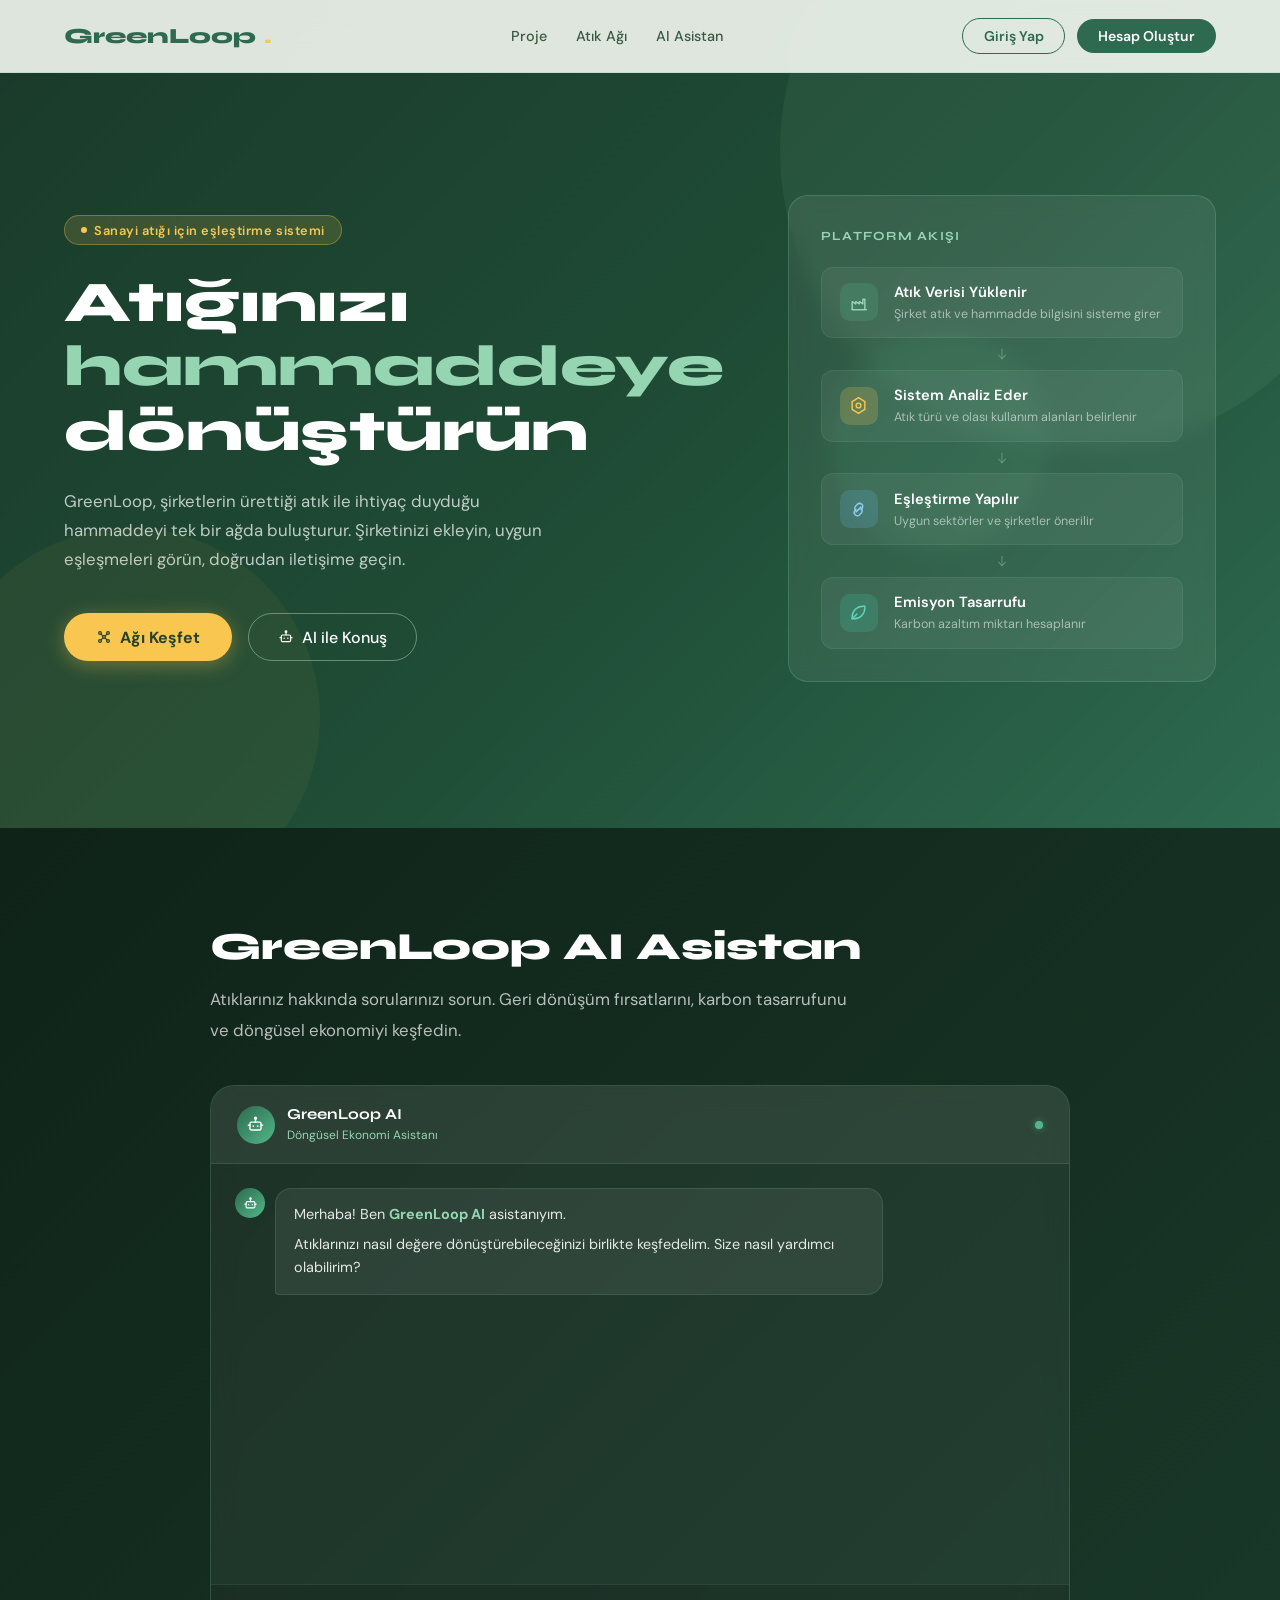
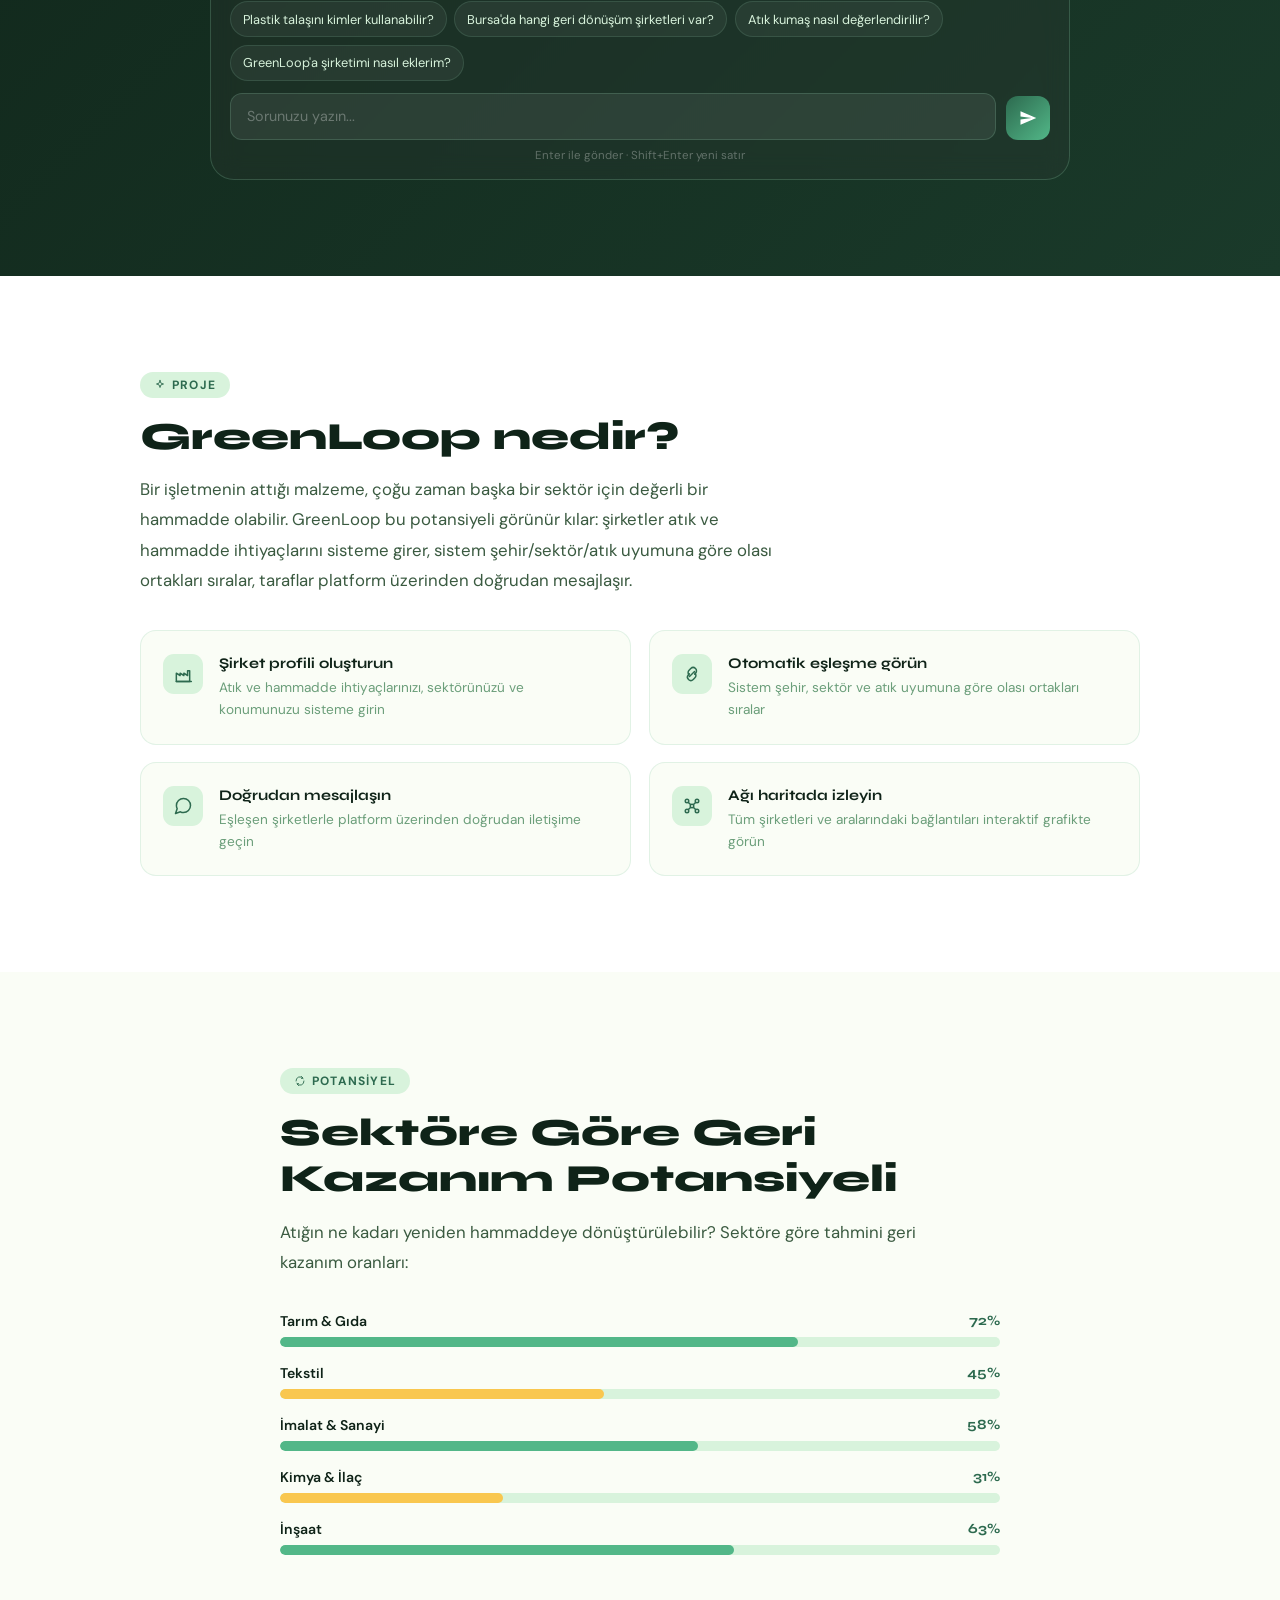
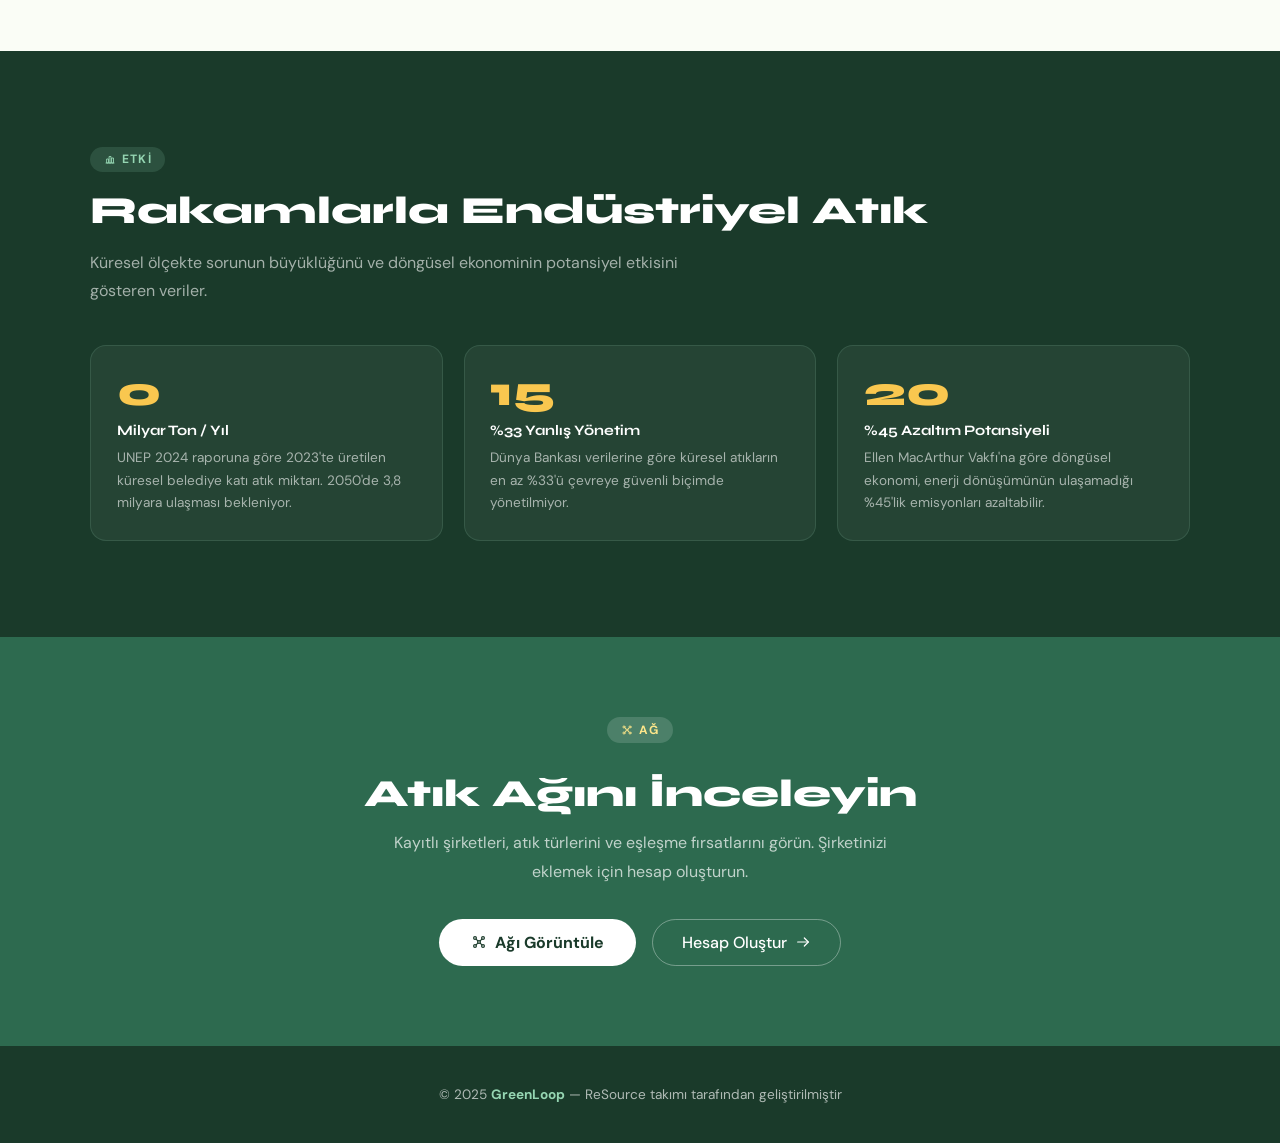
==== index.html @ 63ec693e "Keep the homepage and open preview dashboard from account links" ====
<!DOCTYPE html>
<html lang="tr">
<head>
  <meta charset="UTF-8" />
  <meta name="viewport" content="width=device-width, initial-scale=1.0" />
  <title>GreenLoop – Atıkları Değere Dönüştürün</title>
  <link href="https://fonts.googleapis.com/css2?family=Syne:wght@400;600;700;800&family=DM+Sans:ital,wght@0,300;0,400;0,500;1,300&display=swap" rel="stylesheet" />
  <link rel="stylesheet" href="assets/css/shared.css" />
  <link rel="stylesheet" href="assets/css/index.css" />
</head>
<body>

<nav id="nav" data-nav="home" aria-label="Ana gezinme"></nav>

<section id="hero">
  <div class="hero-bg-circles"><span></span><span></span><span></span></div>
  <div class="hero-grid">
    <div class="hero-left">
      <div class="hero-badge"><span class="dot-ping"></span>Sanayi atığı için eşleştirme sistemi</div>
      <h1>Atığınızı<br><em>hammaddeye</em> dönüştürün</h1>
      <p class="hero-sub">GreenLoop, şirketlerin ürettiği atık ile ihtiyaç duyduğu hammaddeyi tek bir ağda buluşturur. Şirketinizi ekleyin, uygun eşleşmeleri görün, doğrudan iletişime geçin.</p>
      <div class="hero-actions">
        <a href="network.html" class="btn-primary" id="btn-explore"></a>
        <a href="#chat-section" class="btn-outline" id="btn-ai"></a>
      </div>
    </div>
    <div class="hero-visual">
      <div class="flow-card">
        <div class="flow-card-title">Platform Akışı</div>
        <div class="flow-steps" id="flow-steps"></div>
      </div>
    </div>
  </div>
</section>

<section id="chat-section">
  <div style="max-width:860px;margin:0 auto;">
    <h2 class="reveal">GreenLoop AI Asistan</h2>
    <p class="section-lead reveal">Atıklarınız hakkında sorularınızı sorun. Geri dönüşüm fırsatlarını, karbon tasarrufunu ve döngüsel ekonomiyi keşfedin.</p>
    <div class="chat-container reveal">
      <div class="chat-header">
        <div class="chat-header-avatar" id="chat-header-avatar"></div>
        <div class="chat-header-info"><strong>GreenLoop AI</strong><small>Döngüsel Ekonomi Asistanı</small></div>
        <div class="chat-status-dot"></div>
      </div>
      <div class="chat-messages" id="chat-messages" role="log" aria-label="Sohbet mesajları">
        <div class="cmsg assistant">
          <div class="cmsg-avatar" id="cmsg-avatar-0"></div>
          <div class="cmsg-bubble"><p>Merhaba! Ben <strong>GreenLoop AI</strong> asistanıyım.</p><p>Atıklarınızı nasıl değere dönüştürebileceğinizi birlikte keşfedelim. Size nasıl yardımcı olabilirim?</p></div>
        </div>
      </div>
      <div class="chat-input-area">
        <div class="chat-prompts" role="group" aria-label="Önerilen sorular">
          <button type="button" class="chat-prompt">Plastik talaşını kimler kullanabilir?</button>
          <button type="button" class="chat-prompt">Bursa'da hangi geri dönüşüm şirketleri var?</button>
          <button type="button" class="chat-prompt">Atık kumaş nasıl değerlendirilir?</button>
          <button type="button" class="chat-prompt">GreenLoop'a şirketimi nasıl eklerim?</button>
        </div>
        <p id="chat-error" class="chat-error" role="alert"></p>
        <form class="chat-form" id="chat-form">
          <label class="sr-only" for="chat-textarea">Sorunuz</label>
          <textarea id="chat-textarea" class="chat-textarea" aria-describedby="chat-hint" placeholder="Sorunuzu yazın..." rows="1" maxlength="1000"></textarea>
          <button type="submit" id="chat-send" class="chat-send-btn" aria-label="Gönder"><svg viewBox="0 0 24 24" aria-hidden="true"><path d="M2 21l21-9L2 3v7l15 2-15 2v7z"/></svg></button>
        </form>
        <p class="chat-hint" id="chat-hint">Enter ile gönder · Shift+Enter yeni satır</p>
      </div>
    </div>
  </div>
</section>

<section id="about">
  <div class="about-wrap">
    <span class="section-tag reveal" id="about-tag"></span>
    <h2 class="reveal">GreenLoop nedir?</h2>
    <p class="section-lead reveal">Bir işletmenin attığı malzeme, çoğu zaman başka bir sektör için değerli bir hammadde olabilir. GreenLoop bu potansiyeli görünür kılar: şirketler atık ve hammadde ihtiyaçlarını sisteme girer, sistem şehir/sektör/atık uyumuna göre olası ortakları sıralar, taraflar platform üzerinden doğrudan mesajlaşır.</p>
    <div class="feature-grid" id="feature-grid"></div>
  </div>
</section>

<section id="recovery">
  <div class="recovery-wrap">
    <span class="section-tag reveal" id="recovery-tag"></span>
    <h2 class="reveal">Sektöre Göre Geri Kazanım Potansiyeli</h2>
    <p class="section-lead reveal">Atığın ne kadarı yeniden hammaddeye dönüştürülebilir? Sektöre göre tahmini geri kazanım oranları:</p>
    <div class="waste-bar-list">
      <div class="waste-bar-item"><label>Tarım & Gıda <span>72%</span></label><div class="bar-track"><div class="bar-fill" data-width=".72"></div></div></div>
      <div class="waste-bar-item"><label>Tekstil <span>45%</span></label><div class="bar-track"><div class="bar-fill yellow-bar" data-width=".45"></div></div></div>
      <div class="waste-bar-item"><label>İmalat & Sanayi <span>58%</span></label><div class="bar-track"><div class="bar-fill" data-width=".58"></div></div></div>
      <div class="waste-bar-item"><label>Kimya & İlaç <span>31%</span></label><div class="bar-track"><div class="bar-fill yellow-bar" data-width=".31"></div></div></div>
      <div class="waste-bar-item"><label>İnşaat <span>63%</span></label><div class="bar-track"><div class="bar-fill" data-width=".63"></div></div></div>
    </div>
  </div>
</section>

<section id="stats">
  <div class="stats-wrap">
    <span class="section-tag reveal" id="stats-tag"></span>
    <h2 class="reveal">Rakamlarla Endüstriyel Atık</h2>
    <p class="stats-sub reveal">Küresel ölçekte sorunun büyüklüğünü ve döngüsel ekonominin potansiyel etkisini gösteren veriler.</p>
    <div class="stats-grid">
      <div class="stat-card reveal"><div class="stat-number" data-target="2">0</div><h4>Milyar Ton / Yıl</h4><p>UNEP 2024 raporuna göre 2023'te üretilen küresel belediye katı atık miktarı. 2050'de 3,8 milyara ulaşması bekleniyor.</p></div>
      <div class="stat-card reveal"><div class="stat-number" data-target="33">0</div><h4>%33 Yanlış Yönetim</h4><p>Dünya Bankası verilerine göre küresel atıkların en az %33'ü çevreye güvenli biçimde yönetilmiyor.</p></div>
      <div class="stat-card reveal"><div class="stat-number" data-target="45">0</div><h4>%45 Azaltım Potansiyeli</h4><p>Ellen MacArthur Vakfı'na göre döngüsel ekonomi, enerji dönüşümünün ulaşamadığı %45'lik emisyonları azaltabilir.</p></div>
    </div>
  </div>
</section>

<section id="network-cta">
  <div style="max-width:700px;margin:0 auto;">
    <span class="section-tag reveal" style="background:rgba(255,255,255,.15);color:var(--yellow-soft);" id="network-tag"></span>
    <h2 class="reveal" style="color:#fff;margin:.75rem 0;">Atık Ağını İnceleyin</h2>
    <p class="reveal" style="color:rgba(255,255,255,.7);font-size:1rem;line-height:1.8;max-width:520px;margin:0 auto 2rem;">Kayıtlı şirketleri, atık türlerini ve eşleşme fırsatlarını görün. Şirketinizi eklemek için hesap oluşturun.</p>
    <div class="join-actions reveal">
      <a href="network.html" class="btn-white" id="btn-network"></a>
      <a href="login.html?tab=register" class="btn-outline" id="btn-register" data-preview-dashboard></a>
    </div>
  </div>
</section>

<footer>
  <p>© 2025 <strong>GreenLoop</strong> — ReSource takımı tarafından geliştirilmiştir</p>
</footer>

<script src="icons.js"></script>
<script src="api.js"></script>
<script src="assets/js/nav.js"></script>
<script src="assets/js/index.js"></script>
</body>
</html>
---- assets/css/shared.css ----
/* GreenLoop – Shared CSS */
/* Standardized design tokens */
:root {
  --gd:#1a3a2a;
  --gm:#2d6a4f;
  --gb:#52b788;
  --gl:#95d5b2;
  --gp:#d8f3dc;
  --y:#f9c74f;
  --ys:#fde68a;
  --cream:#fafdf6;
  --white:#ffffff;
  --td:#0f2318;
  --tm:#3a5a40;
  --tl:#6b9e7a;
  --black-rgba: rgba(0,0,0,.15);
  --white-rgba: rgba(255,255,255,.05);
  --green-rgba: rgba(82,183,136,.15);
  --green-rgba-2: rgba(149,213,178,.15);
  --yellow-rgba: rgba(249,199,79,.15);
  --yellow: var(--y);
  --yellow-soft: var(--ys);
  --text-mid: var(--tm);
}

html { scroll-behavior: smooth; }

* , *::before , *::after { box-sizing: border-box; margin: 0; padding: 0; }

:focus-visible { outline: 2px solid var(--gb); outline-offset: 2px; }

.sr-only {
  position:absolute; width:1px; height:1px; padding:0; margin:-1px;
  overflow:hidden; clip-path:inset(50%); white-space:nowrap; border:0;
}

body {
  font-family:'DM Sans',sans-serif;
  background:var(--cream);
  color:var(--td);
  overflow-x:hidden;
  min-height:100vh;
}

.icon {
  width:1em;
  height:1em;
  display:inline-block;
  vertical-align:-0.15em;
  flex-shrink:0;
}

.reveal {
  opacity:0;
  transform:translateY(28px);
  transition:opacity .65s ease,transform .65s ease;
}
.reveal.visible {
  opacity:1;
  transform:translateY(0);
}

@keyframes fadeUp {
  from { opacity:0; transform:translateY(24px); }
  to   { opacity:1; transform:translateY(0); }
}

@keyframes pulse {
  0%,100% { opacity:1; }
  50%     { opacity:.4; }
}

@keyframes tdot {
  0%   { transform:translateY(0); opacity:.4; }
  40%  { transform:translateY(-5px); opacity:1; }
  80%,100% { transform:translateY(0); opacity:.4; }
}

@media (prefers-reduced-motion: reduce) {
  html { scroll-behavior: auto; }
  *, *::before, *::after { animation-duration: .01ms !important; animation-iteration-count: 1 !important; transition-duration: .01ms !important; }
  .reveal { opacity: 1; transform: none; }
}
---- assets/css/index.css ----
/* GreenLoop – index.css */
nav {
  position:fixed;
  top:0;
  left:0;
  right:0;
  z-index:100;
  display:flex;
  align-items:center;
  justify-content:space-between;
  padding:1.1rem 5vw;
  background:rgba(250,253,246,.88);
  backdrop-filter:blur(14px);
  border-bottom:1px solid rgba(82,183,136,.18);
  transition:box-shadow .3s;
}
nav.scrolled { box-shadow:0 4px 24px rgba(26,58,42,.10); }
.nav-logo {
  font-family:'Syne',sans-serif;
  font-weight:800;
  font-size:1.35rem;
  color:var(--gm);
  display:flex;
  align-items:center;
  gap:.5rem;
  text-decoration:none;
}
.nav-logo span.dot { color:var(--y); }
.nav-links { display:flex; gap:1.8rem; list-style:none; }
.nav-links a {
  font-size:.9rem;
  font-weight:500;
  color:var(--tm);
  text-decoration:none;
  transition:color .2s;
  display:inline-flex;
  align-items:center;
  gap:.4rem;
}
.nav-links a:hover { color:var(--gb); }
.nav-right { display:flex; gap:.75rem; align-items:center; }
.nav-btn {
  background:var(--gm);
  color:var(--white);
  padding:.52rem 1.3rem;
  border-radius:100px;
  font-size:.88rem;
  font-weight:600;
  text-decoration:none;
  transition:background .2s,transform .15s;
}
.nav-btn:hover { background:var(--gd); transform:translateY(-1px); }
.nav-btn.outline {
  background:transparent;
  border:1.5px solid var(--gm);
  color:var(--gm);
}
.nav-btn.outline:hover { background:var(--gp); }

#hero {
  min-height:92vh;
  display:flex;
  align-items:center;
  padding:7rem 5vw 4rem;
  position:relative;
  overflow:hidden;
  background:linear-gradient(135deg,var(--gd) 0%,#1f4d36 55%,#2d6a4f 100%);
}
.hero-bg-circles {
  position:absolute;
  inset:0;
  pointer-events:none;
}
.hero-bg-circles span {
  position:absolute;
  border-radius:50%;
  background:rgba(149,213,178,.07);
}
.hero-bg-circles span:nth-child(1){width:600px;height:600px;top:-150px;right:-100px;}
.hero-bg-circles span:nth-child(2){width:380px;height:380px;bottom:-80px;left:-60px;background:rgba(249,199,79,.05);}
.hero-bg-circles span:nth-child(3){width:220px;height:220px;top:40%;right:18%;background:rgba(82,183,136,.09);}
.hero-grid {
  display:grid;
  grid-template-columns:1fr 1fr;
  gap:4rem;
  align-items:center;
  max-width:1200px;
  margin:0 auto;
  width:100%;
}
.hero-badge {
  display:inline-flex;
  align-items:center;
  gap:.45rem;
  background:rgba(249,199,79,.15);
  border:1px solid rgba(249,199,79,.35);
  color:var(--y);
  padding:.35rem 1rem;
  border-radius:100px;
  font-size:.8rem;
  font-weight:600;
  letter-spacing:.04em;
  margin-bottom:1.6rem;
}
.hero-badge .dot-ping{width:6px;height:6px;border-radius:50%;background:var(--yellow);}
h1 {
  font-family:'Syne',sans-serif;
  font-size:clamp(2.2rem,4.5vw,3.6rem);
  font-weight:800;
  line-height:1.12;
  color:var(--white);
}
h1 em { font-style:normal; color:var(--gl); }
.hero-sub {
  margin-top:1.4rem;
  font-size:1.05rem;
  line-height:1.75;
  color:rgba(255,255,255,.72);
  max-width:520px;
}
.hero-actions {
  margin-top:2.4rem;
  display:flex;
  gap:1rem;
  flex-wrap:wrap;
}
.btn-primary {
  background:var(--y);
  color:var(--gd);
  padding:.8rem 2rem;
  border-radius:100px;
  font-weight:700;
  font-size:1rem;
  text-decoration:none;
  display:inline-flex;
  align-items:center;
  gap:.5rem;
  transition:transform .15s,box-shadow .2s;
  box-shadow:0 4px 20px rgba(249,199,79,.35);
}
.btn-primary:hover { transform:translateY(-2px); box-shadow:0 8px 28px rgba(249,199,79,.45); }
.btn-outline {
  border:1.5px solid rgba(255,255,255,.35);
  color:var(--white);
  padding:.78rem 1.8rem;
  border-radius:100px;
  font-weight:500;
  font-size:1rem;
  text-decoration:none;
  display:inline-flex;
  align-items:center;
  gap:.5rem;
  transition:background .2s,border-color .2s;
}
.btn-outline:hover { background:rgba(255,255,255,.1); border-color:rgba(255,255,255,.6); }
.flow-card {
  background:rgba(255,255,255,.07);
  border:1px solid rgba(149,213,178,.2);
  border-radius:20px;
  padding:2rem;
  backdrop-filter:blur(10px);
}
.flow-card-title {
  font-family:'Syne',sans-serif;
  font-size:.78rem;
  font-weight:700;
  letter-spacing:.1em;
  text-transform:uppercase;
  color:var(--gl);
  margin-bottom:1.5rem;
}
.flow-steps { display:flex; flex-direction:column; gap:.75rem; }
.flow-step {
  display:flex;
  align-items:center;
  gap:1rem;
  background:rgba(255,255,255,.06);
  border-radius:12px;
  padding:.9rem 1.1rem;
  border:1px solid rgba(149,213,178,.1);
  transition:background .2s;
}
.flow-step:hover { background:rgba(255,255,255,.11); }
.step-icon {
  width:38px;
  height:38px;
  border-radius:10px;
  display:flex;
  align-items:center;
  justify-content:center;
  flex-shrink:0;
}
.step-icon .icon{width:19px;height:19px;}
.step-icon.green{background:rgba(82,183,136,.2); color:var(--gl);}
.step-icon.yellow{background:rgba(249,199,79,.2); color:var(--y);}
.step-icon.blue{background:rgba(100,180,230,.2); color:#8ecbf0;}
.step-icon.teal{background:rgba(60,200,170,.2); color:#5fd6bc;}
.step-text { color:var(--white); }
.step-text strong { font-weight:600; font-size:.92rem; display:block; }
.step-text span { font-size:.78rem; color:rgba(255,255,255,.55); }
.flow-arrow {
  text-align:center;
  color:rgba(149,213,178,.4);
  margin:-.2rem 0;
  display:flex;
  justify-content:center;
}
.flow-arrow .icon{width:14px;height:14px;}

section { padding:6rem 5vw; }
.section-tag {
  display:inline-flex;
  align-items:center;
  gap:.4rem;
  font-size:.75rem;
  font-weight:700;
  letter-spacing:.1em;
  text-transform:uppercase;
  color:var(--gm);
  background:var(--gp);
  padding:.3rem .85rem;
  border-radius:100px;
  margin-bottom:1rem;
}
h2 {
  font-family:'Syne',sans-serif;
  font-size:clamp(1.8rem,3vw,2.6rem);
  font-weight:800;
  line-height:1.2;
  color:var(--td);
}
.section-lead {
  font-size:1.05rem;
  line-height:1.8;
  color:var(--tm);
  max-width:640px;
  margin-top:.9rem;
}

#about { background:var(--white); }
.about-wrap { max-width:1000px; margin:0 auto; }
.feature-grid {
  margin-top:2.2rem;
  display:grid;
  grid-template-columns:repeat(2,1fr);
  gap:1.1rem;
}
.feature-card {
  background:var(--cream);
  border:1px solid rgba(82,183,136,.15);
  border-radius:16px;
  padding:1.4rem;
  display:flex;
  gap:1rem;
  align-items:flex-start;
}
.feature-icon {
  width:40px;
  height:40px;
  border-radius:11px;
  background:var(--gp);
  color:var(--gm);
  display:flex;
  align-items:center;
  justify-content:center;
  flex-shrink:0;
}
.feature-icon .icon{width:20px;height:20px;}
.feature-body strong {
  font-family:'Syne',sans-serif;
  font-weight:700;
  font-size:.92rem;
  color:var(--td);
  display:block;
  margin-bottom:.25rem;
}
.feature-body span {
  font-size:.85rem;
  color:var(--tl);
  line-height:1.6;
}

#recovery { background:var(--cream); }
.recovery-wrap { max-width:720px; margin:0 auto; }
.waste-bar-list {
  margin-top:2.2rem;
  display:flex;
  flex-direction:column;
  gap:1.1rem;
}
.waste-bar-item label {
  display:flex;
  justify-content:space-between;
  font-size:.88rem;
  font-weight:600;
  color:var(--td);
  margin-bottom:.4rem;
}
.waste-bar-item label span {
  color:var(--gm);
  font-family:'Syne',sans-serif;
  font-weight:700;
}
.bar-track {
  height:10px;
  background:var(--gp);
  border-radius:100px;
  overflow:hidden;
}
.bar-fill {
  height:100%;
  width:0;
  background:var(--gb);
  border-radius:100px;
  transition:width 1.1s cubic-bezier(.16,1,.3,1);
}
.bar-fill.yellow-bar { background:var(--y); }

#stats { background:var(--gd); }
#stats .section-tag { background:rgba(149,213,178,.15); color:var(--gl); }
#stats h2 { color:var(--white); }
.stats-wrap { max-width:1100px; margin:0 auto; }
.stats-sub {
  font-size:1rem;
  line-height:1.8;
  color:rgba(255,255,255,.6);
  max-width:600px;
  margin-top:.9rem;
  margin-bottom:2.4rem;
}
.stats-grid {
  display:grid;
  grid-template-columns:repeat(3,1fr);
  gap:1.3rem;
}
.stat-card {
  background:rgba(255,255,255,.05);
  border:1px solid rgba(149,213,178,.15);
  border-radius:16px;
  padding:1.6rem;
}
.stat-number {
  font-family:'Syne',sans-serif;
  font-size:2.6rem;
  font-weight:800;
  color:var(--y);
  line-height:1;
}
.stat-card h4 {
  font-family:'Syne',sans-serif;
  font-size:.9rem;
  font-weight:700;
  color:var(--white);
  margin:.6rem 0 .5rem;
}
.stat-card p {
  font-size:.85rem;
  color:rgba(255,255,255,.6);
  line-height:1.65;
}

#network-cta {
  background:var(--gm);
  padding:5rem 5vw;
  text-align:center;
}
#network-cta .section-tag {
  background:rgba(255,255,255,.15);
  color:var(--ys);
}
#network-cta h2 { color:#fff; margin:.75rem 0; }
#network-cta p {
  color:rgba(255,255,255,.7);
  font-size:1rem;
  line-height:1.8;
  max-width:520px;
  margin:0 auto 2rem;
}
.join-actions {
  display:flex;
  gap:1rem;
  justify-content:center;
  flex-wrap:wrap;
}
.btn-white {
  background:#fff;
  color:var(--gd);
  padding:.8rem 2rem;
  border-radius:100px;
  font-weight:700;
  font-size:1rem;
  text-decoration:none;
  display:inline-flex;
  align-items:center;
  gap:.5rem;
  transition:transform .15s,opacity .2s;
}
.btn-white:hover { transform:translateY(-2px); opacity:.92; }

#chat-section {
  background:linear-gradient(135deg,#0f2318 0%,var(--gd) 100%);
  padding:6rem 5vw;
}
#chat-section .section-tag {
  background:rgba(149,213,178,.15);
  color:var(--gl);
}
#chat-section h2 { color:var(--white); }
#chat-section .section-lead {
  color:rgba(255,255,255,.7);
  margin-bottom:2.5rem;
}
.chat-container {
  max-width:860px;
  margin:0 auto;
  background:rgba(255,255,255,.05);
  border:1px solid rgba(149,213,178,.18);
  border-radius:24px;
  overflow:hidden;
  backdrop-filter:blur(12px);
}
.chat-header {
  display:flex;
  align-items:center;
  gap:12px;
  padding:1.2rem 1.6rem;
  background:rgba(255,255,255,.06);
  border-bottom:1px solid rgba(149,213,178,.15);
}
.chat-header-avatar {
  width:38px;
  height:38px;
  border-radius:50%;
  background:linear-gradient(135deg,var(--gm),var(--gb));
  display:flex;
  align-items:center;
  justify-content:center;
  color:#fff;
  flex-shrink:0;
}
.chat-header-avatar .icon{width:19px;height:19px;}
.chat-header-info strong {
  font-family:'Syne',sans-serif;
  font-size:.95rem;
  font-weight:700;
  color:var(--white);
  display:block;
}
.chat-header-info small { font-size:.75rem; color:var(--gl); }
.chat-status-dot {
  width:8px;
  height:8px;
  border-radius:50%;
  background:var(--gb);
  box-shadow:0 0 6px rgba(82,183,136,.6);
  animation:pulse 2s infinite;
  margin-left:auto;
}
.chat-messages {
  height:420px;
  overflow-y:auto;
  padding:1.5rem;
  display:flex;
  flex-direction:column;
  gap:1rem;
  scrollbar-width:thin;
  scrollbar-color:rgba(82,183,136,.2) transparent;
}
.chat-messages::-webkit-scrollbar{width:5px;}
.chat-messages::-webkit-scrollbar-thumb{background:rgba(82,183,136,.2);border-radius:3px;}
.cmsg {
  display:flex;
  gap:10px;
  animation:fadeUp .22s ease;
}
.cmsg.user { flex-direction:row-reverse; }
.cmsg-avatar {
  width:30px;
  height:30px;
  border-radius:50%;
  flex-shrink:0;
  display:flex;
  align-items:center;
  justify-content:center;
}
.cmsg-avatar .icon{width:15px;height:15px;}
.cmsg.user .cmsg-avatar { background:rgba(249,199,79,.25); color:var(--y); }
.cmsg.assistant .cmsg-avatar {
  background:linear-gradient(135deg,var(--gm),var(--gb));
  color:#fff;
}
.cmsg-bubble {
  max-width:75%;
  min-width:0;
  padding:.85rem 1.1rem;
  border-radius:16px;
  font-size:.9rem;
  line-height:1.65;
  overflow-wrap:anywhere;
}
.cmsg.user .cmsg-bubble {
  background:rgba(249,199,79,.18);
  color:var(--ys);
  border:1px solid rgba(249,199,79,.25);
  border-bottom-right-radius:4px;
  white-space:pre-wrap;
}
.cmsg.assistant .cmsg-bubble {
  background:rgba(255,255,255,.07);
  color:rgba(255,255,255,.88);
  border:1px solid rgba(149,213,178,.15);
  border-bottom-left-radius:4px;
}
.cmsg-bubble p{margin-bottom:6px;}
.cmsg-bubble p:last-child{margin-bottom:0;}
.cmsg-bubble strong{color:var(--gl);}
.cmsg-bubble em{color:var(--ys);}
.cmsg-bubble ul,.cmsg-bubble ol{padding-left:18px;margin-bottom:6px;}
.cmsg-bubble li{margin-bottom:3px;}
.cmsg-bubble code{
  background:rgba(0,0,0,.3);
  color:#a5f3fc;
  padding:2px 5px;
  border-radius:4px;
  font-family:'Courier New',monospace;
  font-size:.82em;
}
.cmsg-bubble pre{
  background:rgba(0,0,0,.3);
  border-radius:8px;
  padding:10px;
  overflow-x:auto;
  margin:6px 0;
}
.cmsg-bubble blockquote{
  border-left:3px solid var(--gb);
  padding-left:10px;
  color:rgba(255,255,255,.6);
  margin:4px 0;
}
.cmsg-bubble h3{
  color:var(--gl);
  font-family:'Syne',sans-serif;
  margin-bottom:4px;
  font-size:.95rem;
}
.chat-company-card {
  display:inline-flex;
  flex-direction:column;
  max-width:100%;
  margin:.15rem 0;
  padding:.35rem .7rem;
  border:1px solid var(--green-rgba-2);
  border-radius:10px;
  background:var(--green-rgba);
  color:var(--gp);
  text-decoration:none;
  vertical-align:middle;
  line-height:1.4;
}
.chat-company-card:hover { border-color:var(--gl); }
.chat-company-card strong { text-decoration:underline; text-underline-offset:.15em; }
.typing-dots{
  display:flex;
  gap:5px;
  align-items:center;
  padding:4px 0;
}
.typing-dots span{
  width:7px;
  height:7px;
  border-radius:50%;
  background:var(--gb);
  animation:tdot 1.2s infinite;
}
.typing-dots span:nth-child(2){animation-delay:.2s;}
.typing-dots span:nth-child(3){animation-delay:.4s;}
.chat-input-area {
  padding:1rem 1.2rem;
  border-top:1px solid rgba(149,213,178,.12);
  background:rgba(0,0,0,.15);
}
.chat-prompts {
  display:flex;
  flex-wrap:wrap;
  gap:.45rem;
  margin-bottom:.75rem;
}
.chat-prompt {
  min-height:36px;
  padding:.35rem .75rem;
  border:1px solid var(--green-rgba-2);
  border-radius:100px;
  background:var(--white-rgba);
  color:var(--gp);
  cursor:pointer;
  font:inherit;
  font-size:.8rem;
  text-align:left;
}
.chat-prompt:hover { background:var(--green-rgba); border-color:var(--gb); }
.chat-prompt:focus-visible,
.chat-send-btn:focus-visible,
.chat-company-card:focus-visible { outline:2px solid var(--gb); outline-offset:2px; }
.nav-user { font-size:.82rem; color:var(--text-mid); }
.chat-form {
  display:flex;
  gap:10px;
  align-items:flex-end;
}
.chat-textarea {
  flex:1;
  min-width:0;
  background:rgba(255,255,255,.07);
  border:1px solid rgba(149,213,178,.2);
  color:rgba(255,255,255,.9);
  border-radius:12px;
  padding:.75rem 1rem;
  font-size:.9rem;
  font-family:'DM Sans',sans-serif;
  resize:none;
  min-height:44px;
  max-height:140px;
  outline:none;
  transition:border-color .2s;
  line-height:1.5;
}
.chat-textarea:focus{border-color:var(--gb);}
.chat-textarea::placeholder{color:rgba(255,255,255,.3);}
.chat-send-btn {
  width:44px;
  height:44px;
  flex-shrink:0;
  background:linear-gradient(135deg,var(--gm),var(--gb));
  border:none;
  border-radius:12px;
  cursor:pointer;
  display:flex;
  align-items:center;
  justify-content:center;
  transition:opacity .2s,transform .1s;
}
.chat-send-btn:hover{opacity:.85;}
.chat-send-btn:active{transform:scale(.94);}
.chat-send-btn:disabled{opacity:.35;cursor:not-allowed;}
.chat-send-btn svg{width:18px;height:18px;fill:white;}
.chat-hint{
  font-size:.72rem;
  color:rgba(255,255,255,.3);
  margin-top:.5rem;
  text-align:center;
}
.chat-error:not(:empty){
  background:rgba(220,38,38,.15);
  border:1px solid rgba(220,38,38,.3);
  color:#fca5a5;
  border-radius:10px;
  padding:.7rem 1rem;
  font-size:.82rem;
  margin-bottom:.5rem;
}

footer {
  background:var(--gd);
  color:rgba(255,255,255,.65);
  text-align:center;
  padding:2.5rem 5vw;
  font-size:.85rem;
}
footer strong{color:var(--gl);}

@media(max-width:900px){
  .hero-grid{grid-template-columns:1fr;gap:2.5rem;}
  .feature-grid{grid-template-columns:1fr;}
  .stats-grid{grid-template-columns:1fr;}
  .hero-actions{flex-direction:column;align-items:flex-start;}
  .btn-primary,.btn-outline{width:100%;justify-content:center;}
}
@media(max-width:600px){
  nav .nav-links{display:none;}
  section{padding:3.5rem 5vw;}
  #chat-section{padding:3.5rem 4vw;}
  .chat-messages{height:320px;}
  h1{font-size:2rem;}
  .hero-sub{font-size:.95rem;}
  .join-actions{flex-direction:column;align-items:center;}
  .btn-white,.btn-outline{width:100%;justify-content:center;}
  #hero{padding:5rem 5vw 3rem;}
  .chat-container{border-radius:16px;}
}
@media(max-width:400px){
  .hero-badge{font-size:.72rem;}
}
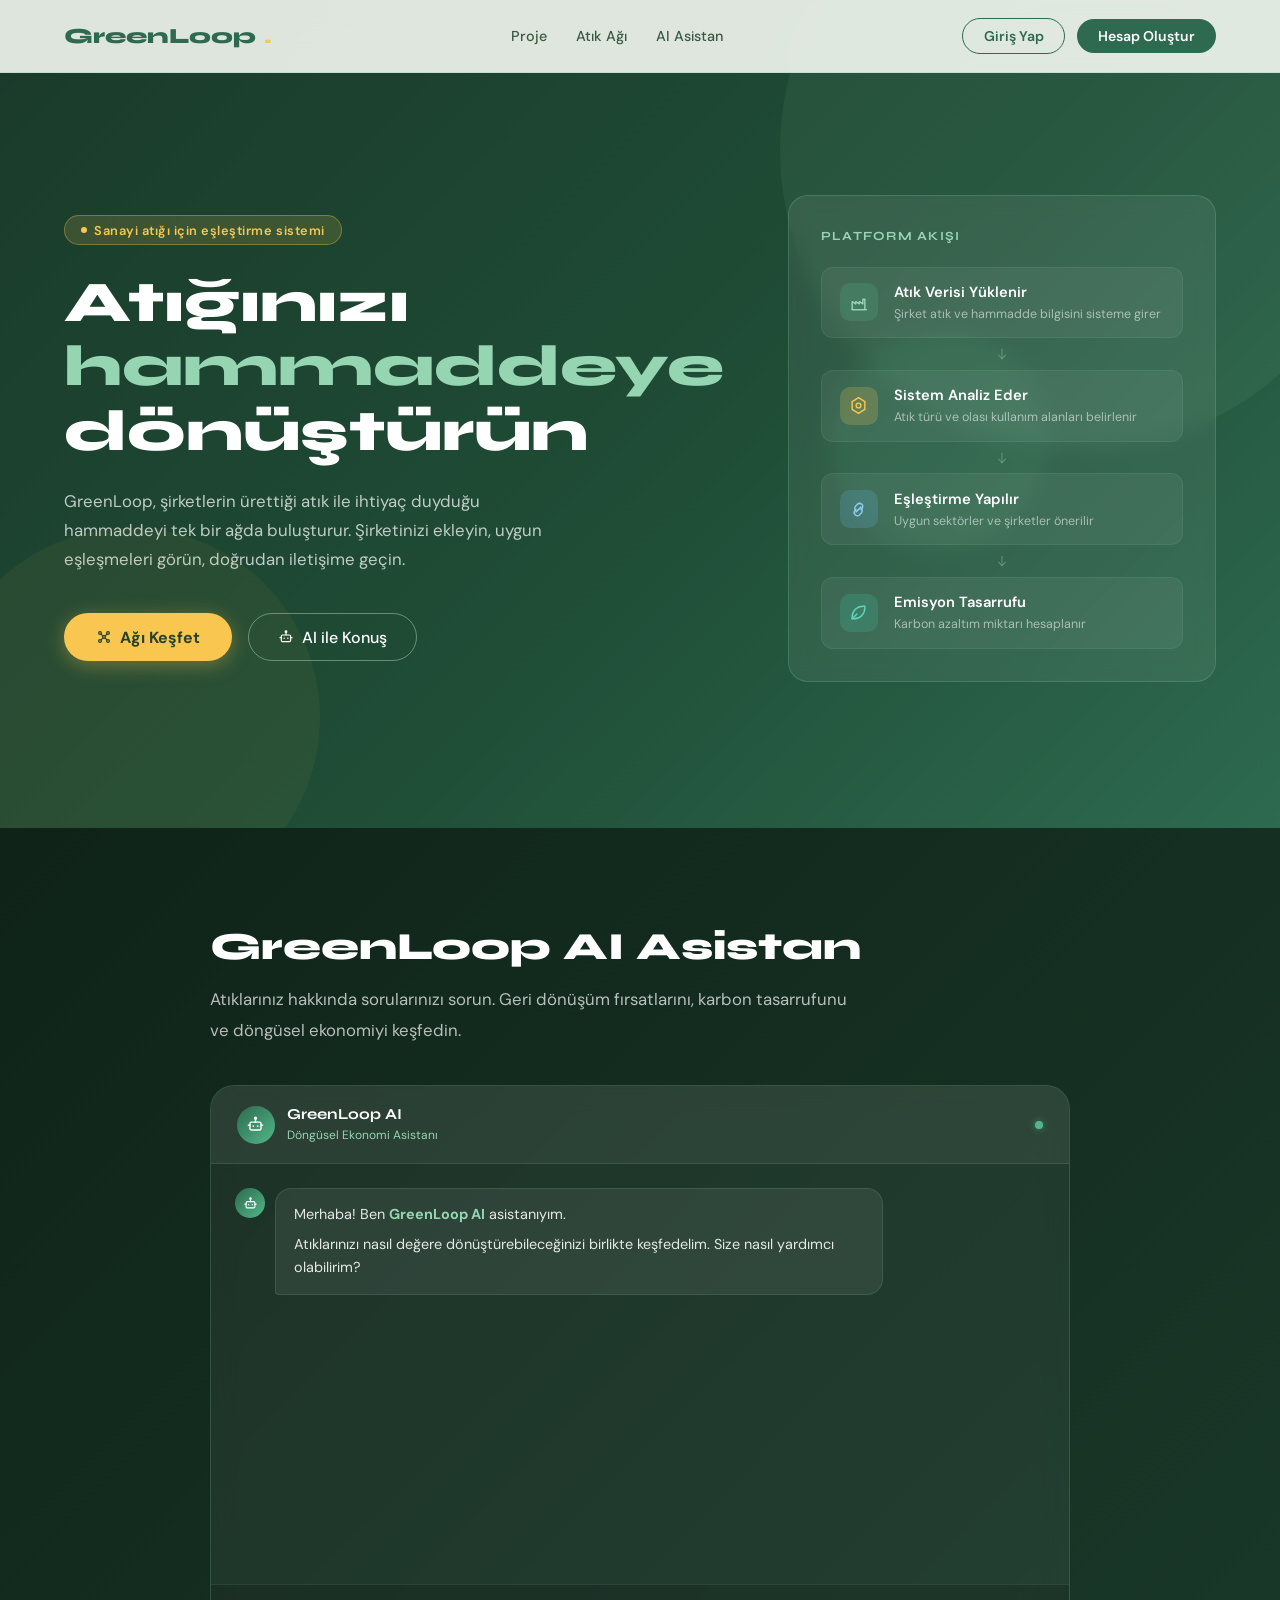
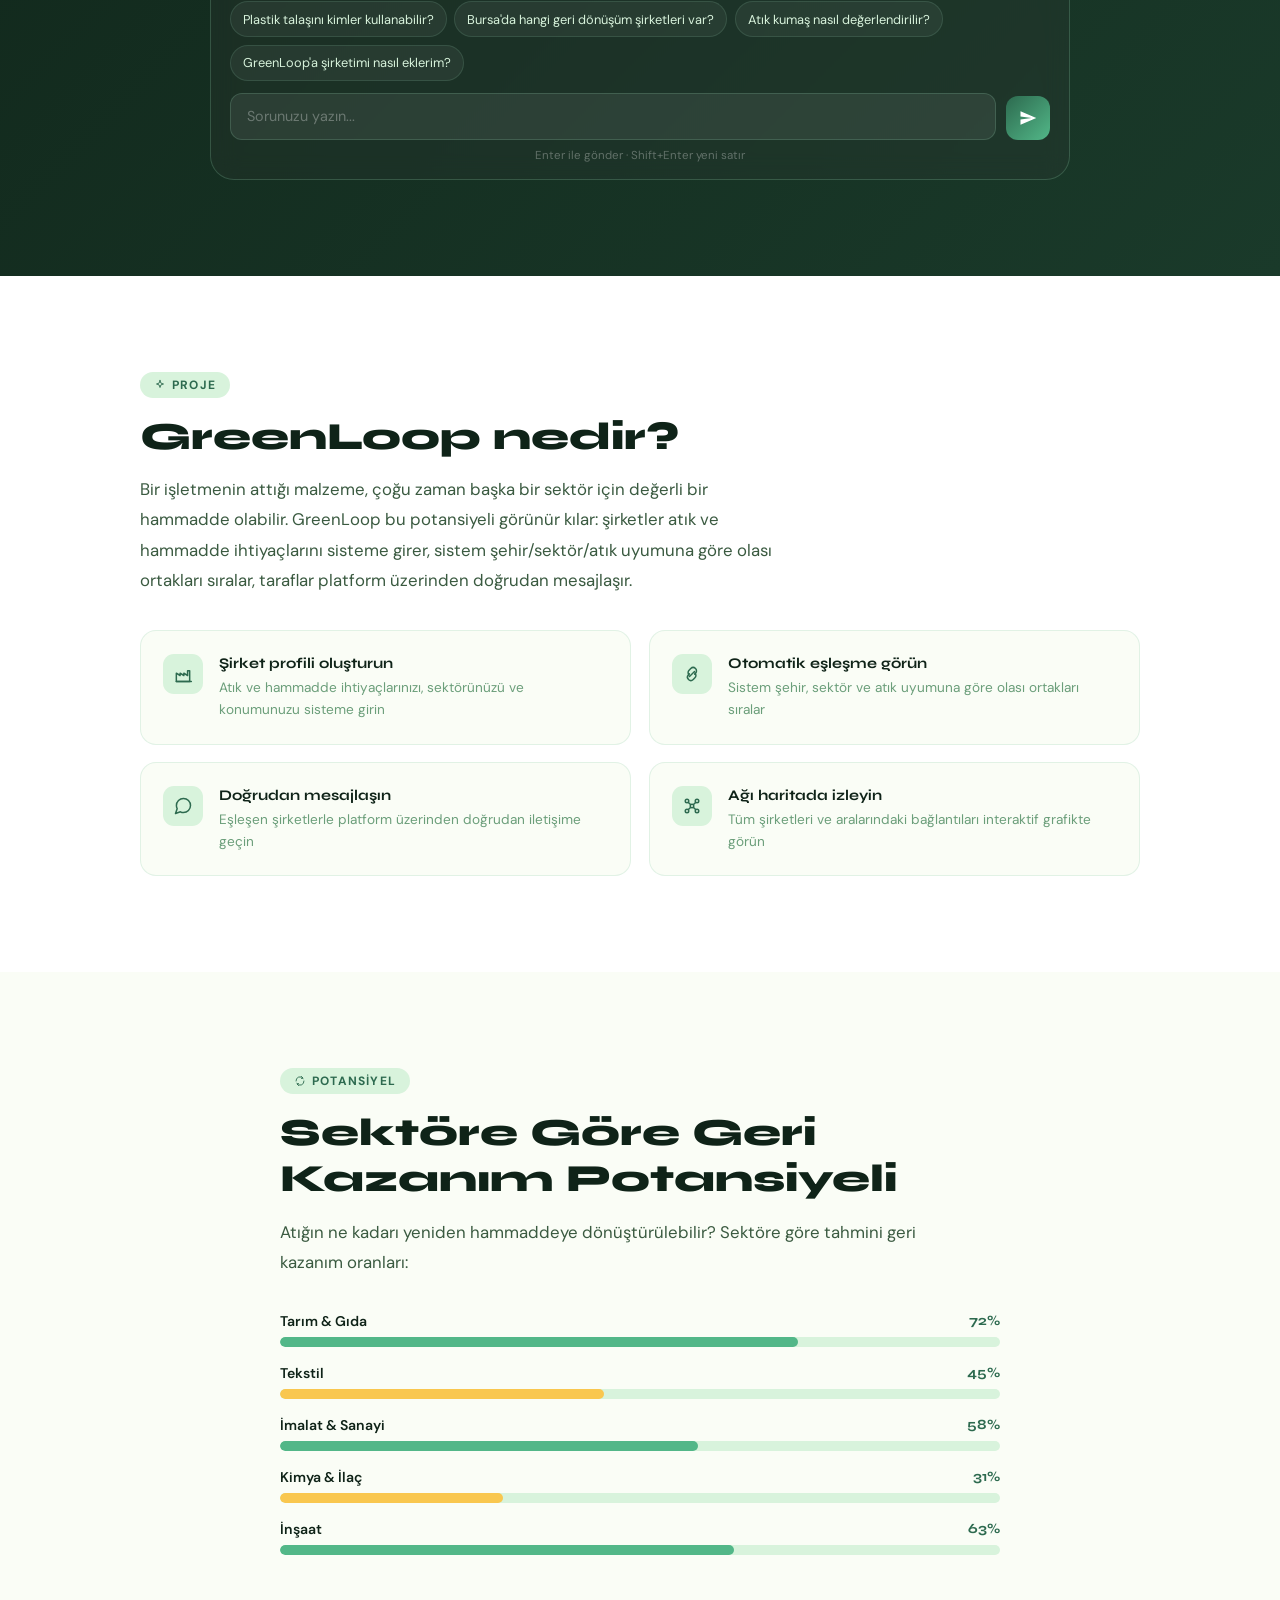
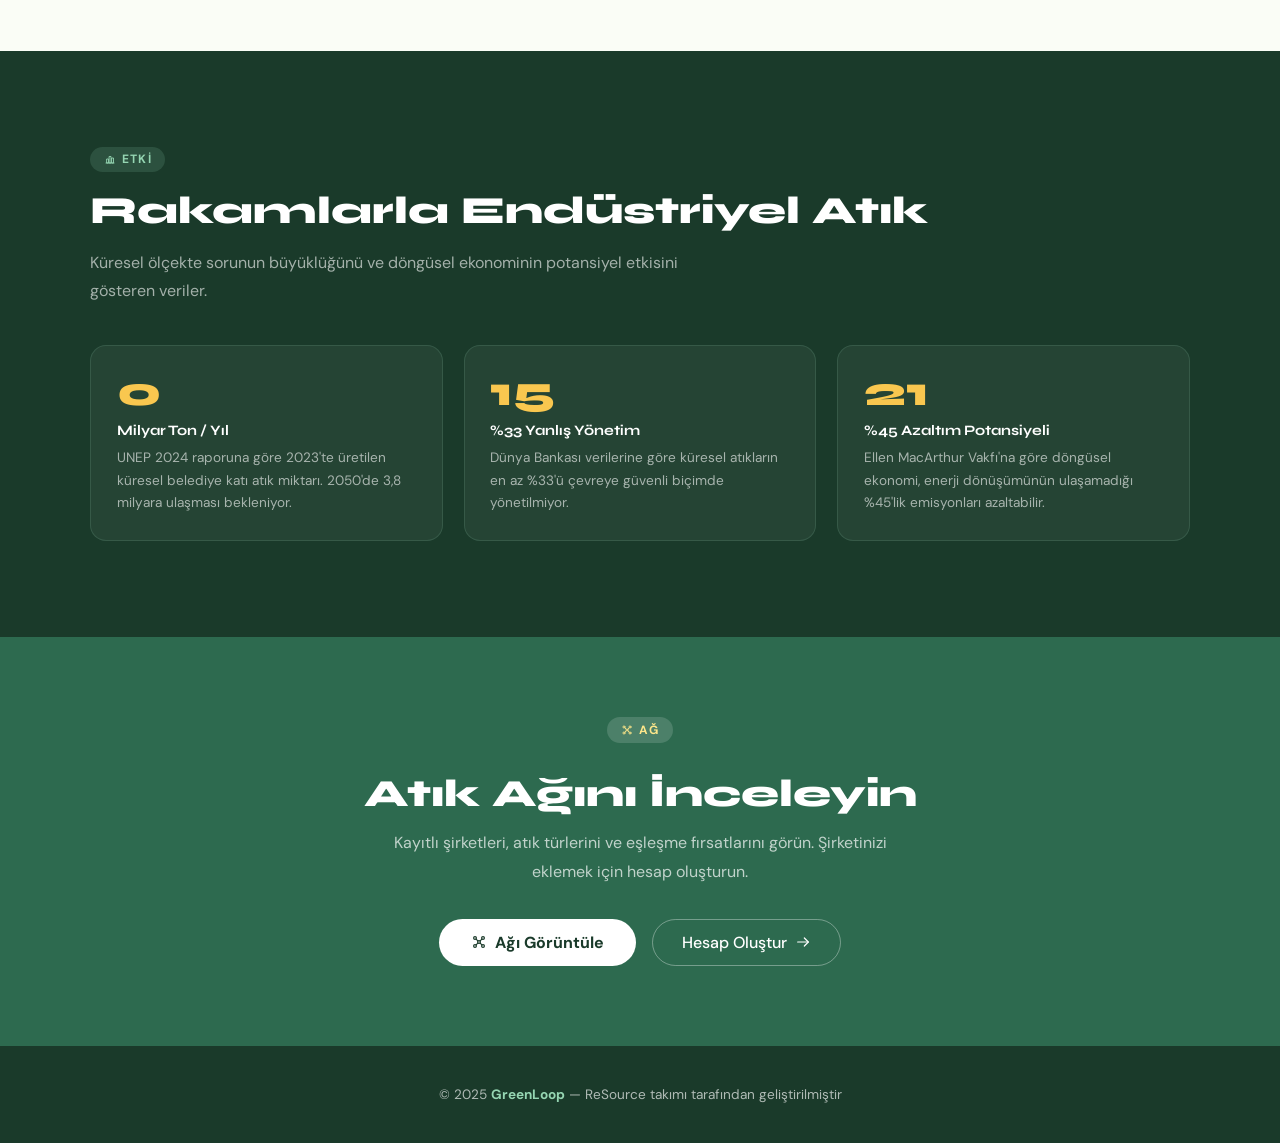
==== commit c50b01e5: "Allow read-only dashboard previews on a configured HTTPS tunnel" ====
--- a/index.html
+++ b/index.html
@@ -123,7 +123,7 @@
 
 <script src="icons.js"></script>
 <script src="api.js"></script>
-<script src="assets/js/nav.js"></script>
+<script src="assets/js/nav.js?v=2"></script>
 <script src="assets/js/index.js"></script>
 </body>
 </html>
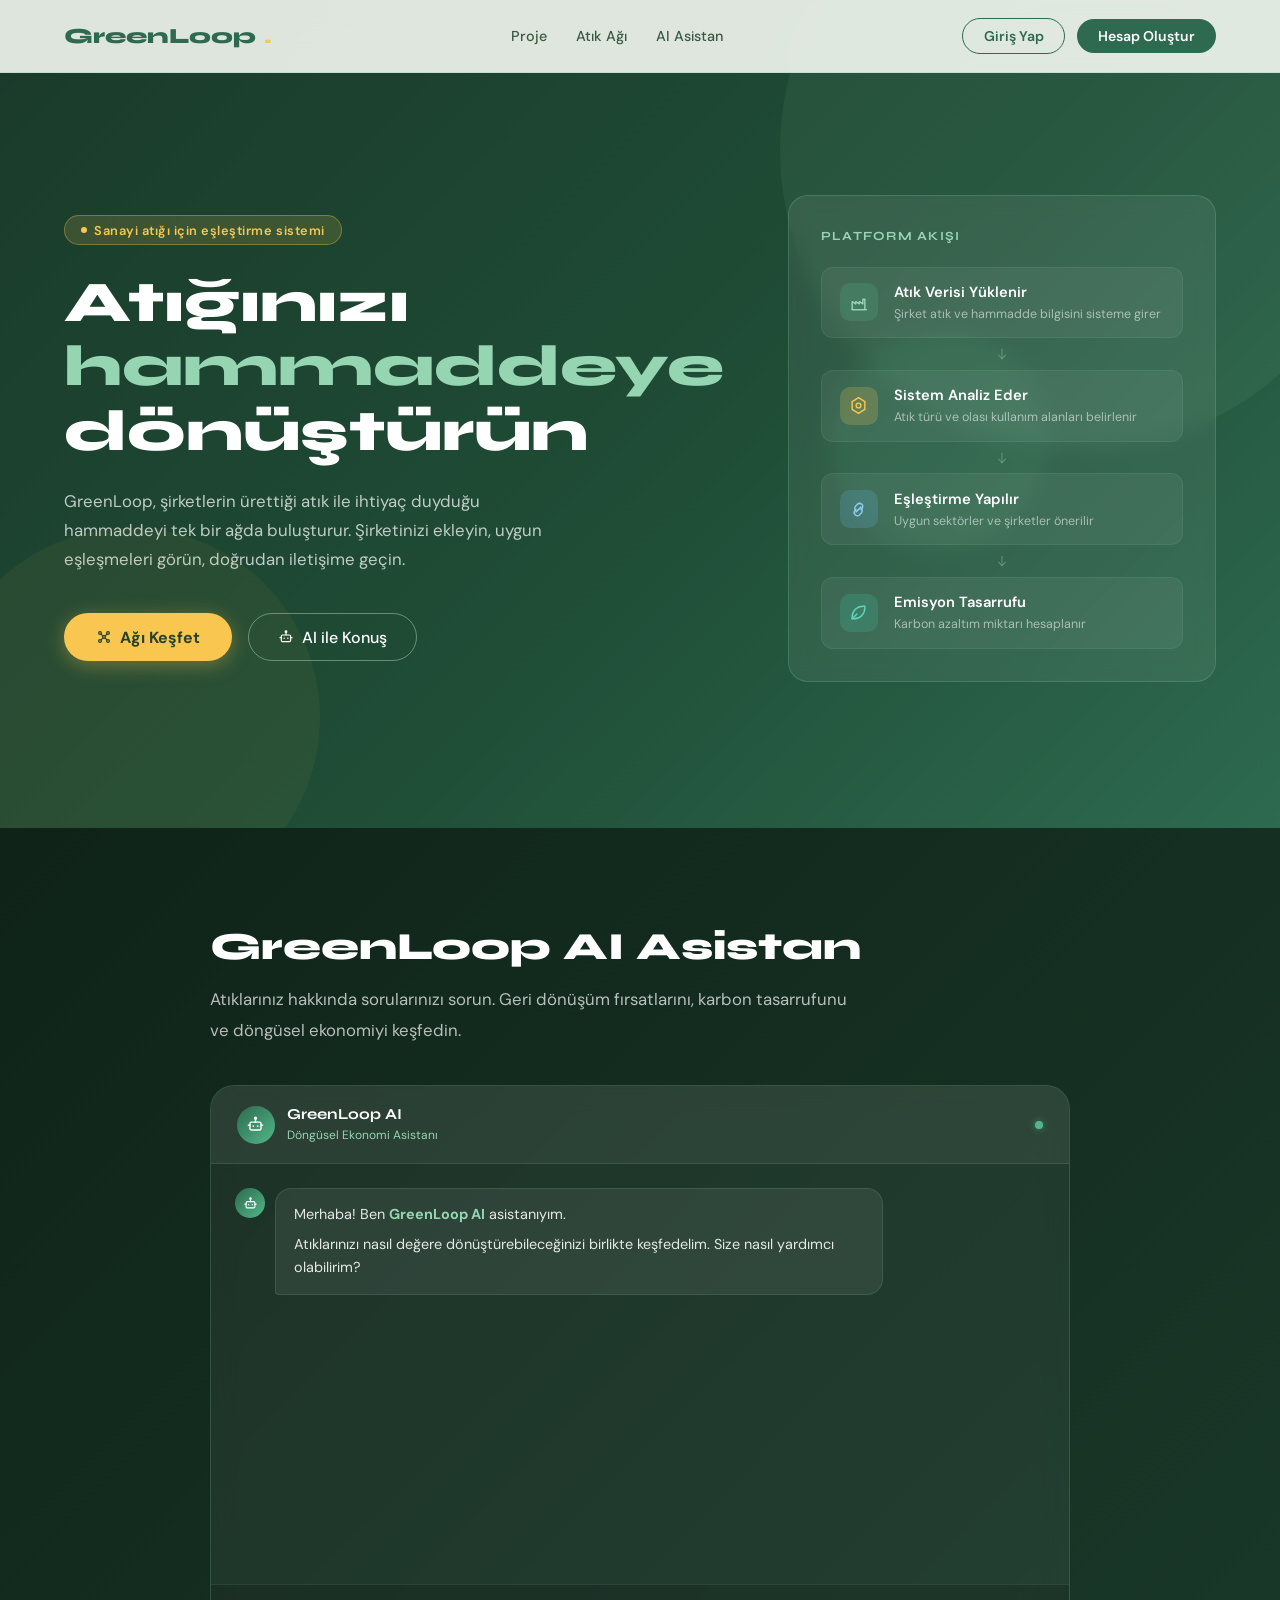
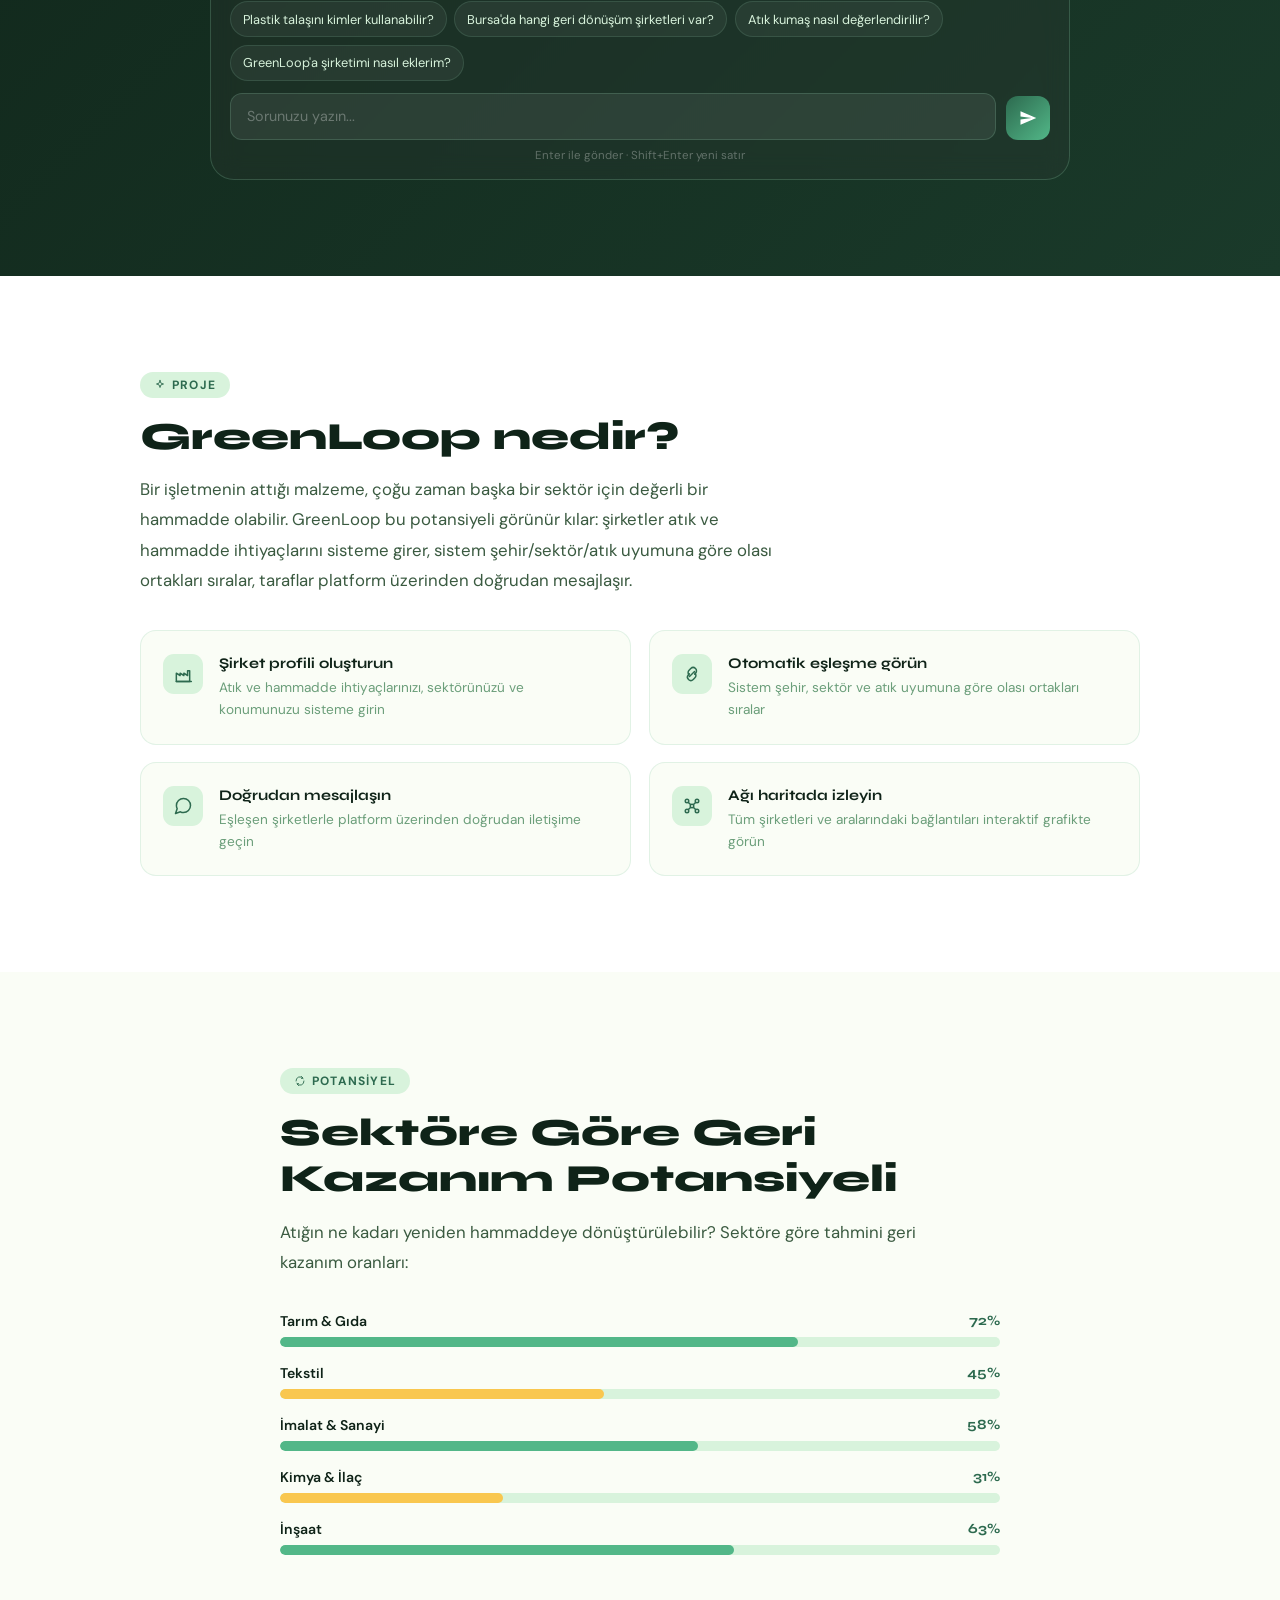
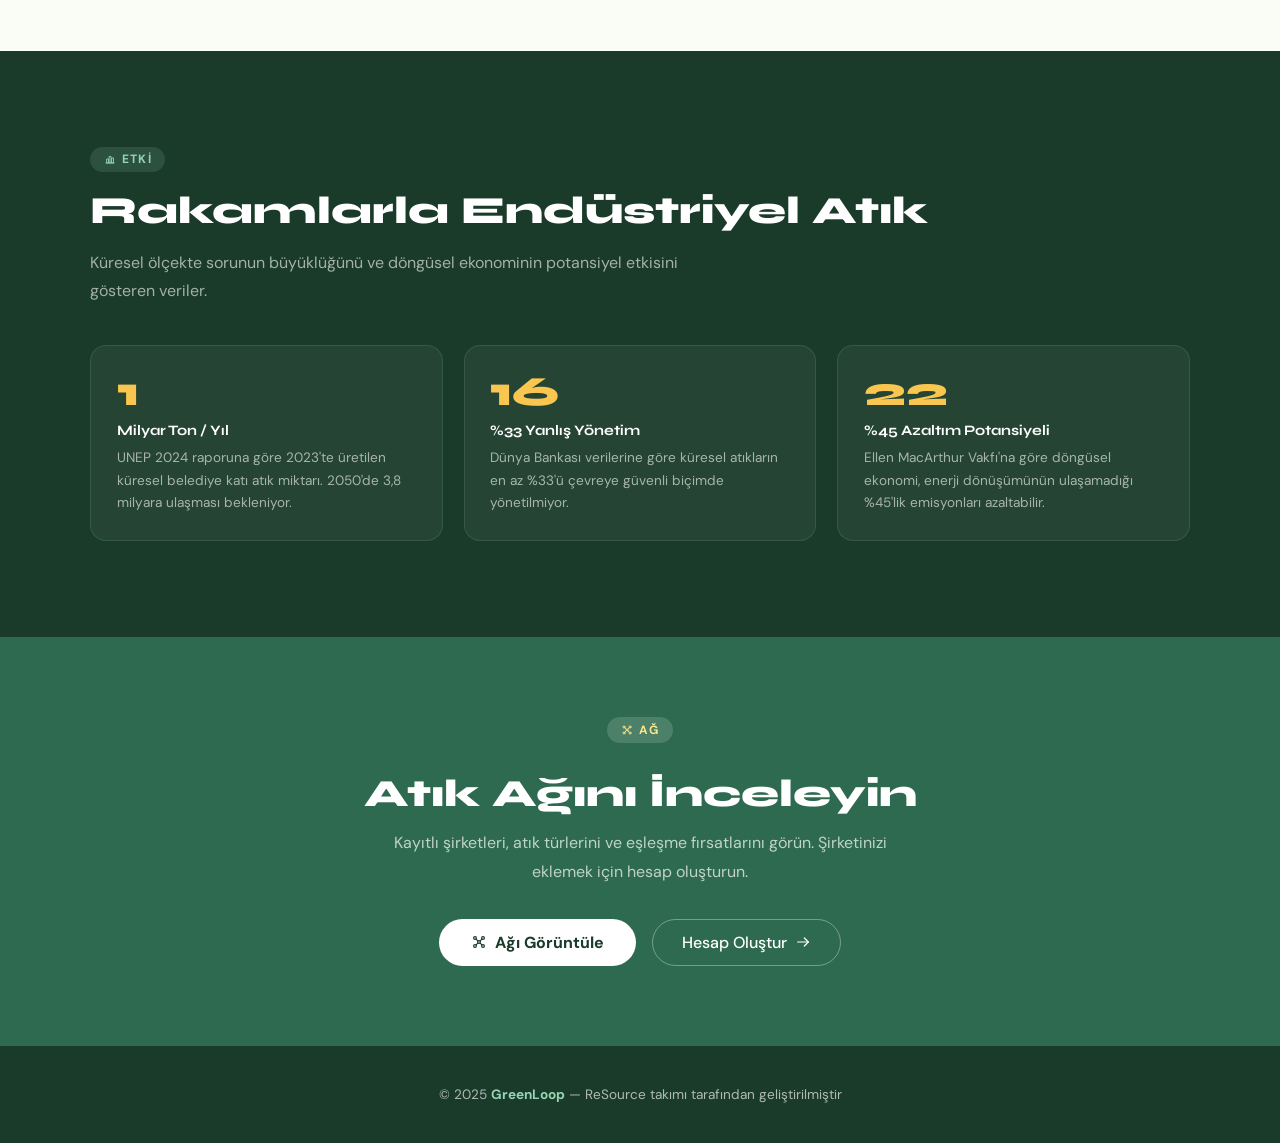
==== commit 0b08bda6: "Restore all dashboard tabs in the shared preview" ====
--- a/index.html
+++ b/index.html
@@ -123,7 +123,7 @@
 
 <script src="icons.js"></script>
 <script src="api.js"></script>
-<script src="assets/js/nav.js?v=2"></script>
+<script src="assets/js/nav.js?v=3"></script>
 <script src="assets/js/index.js"></script>
 </body>
 </html>
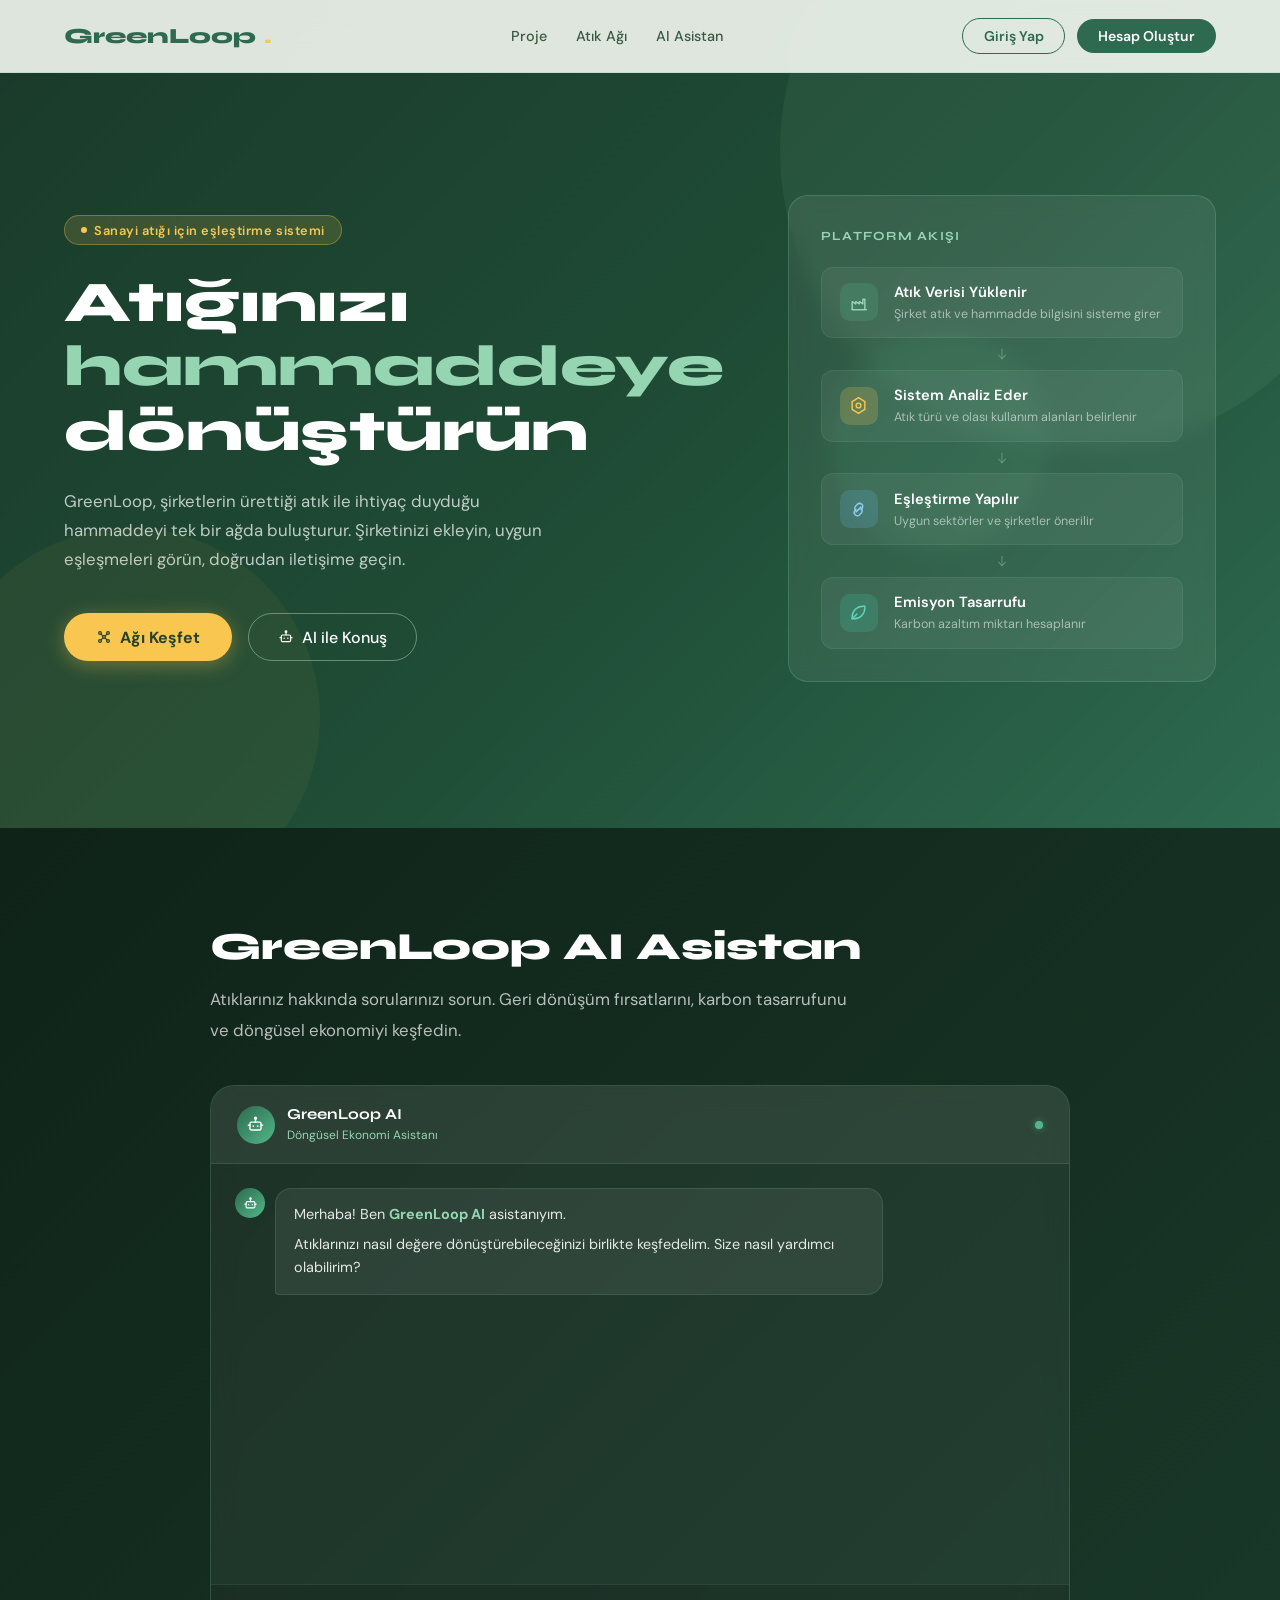
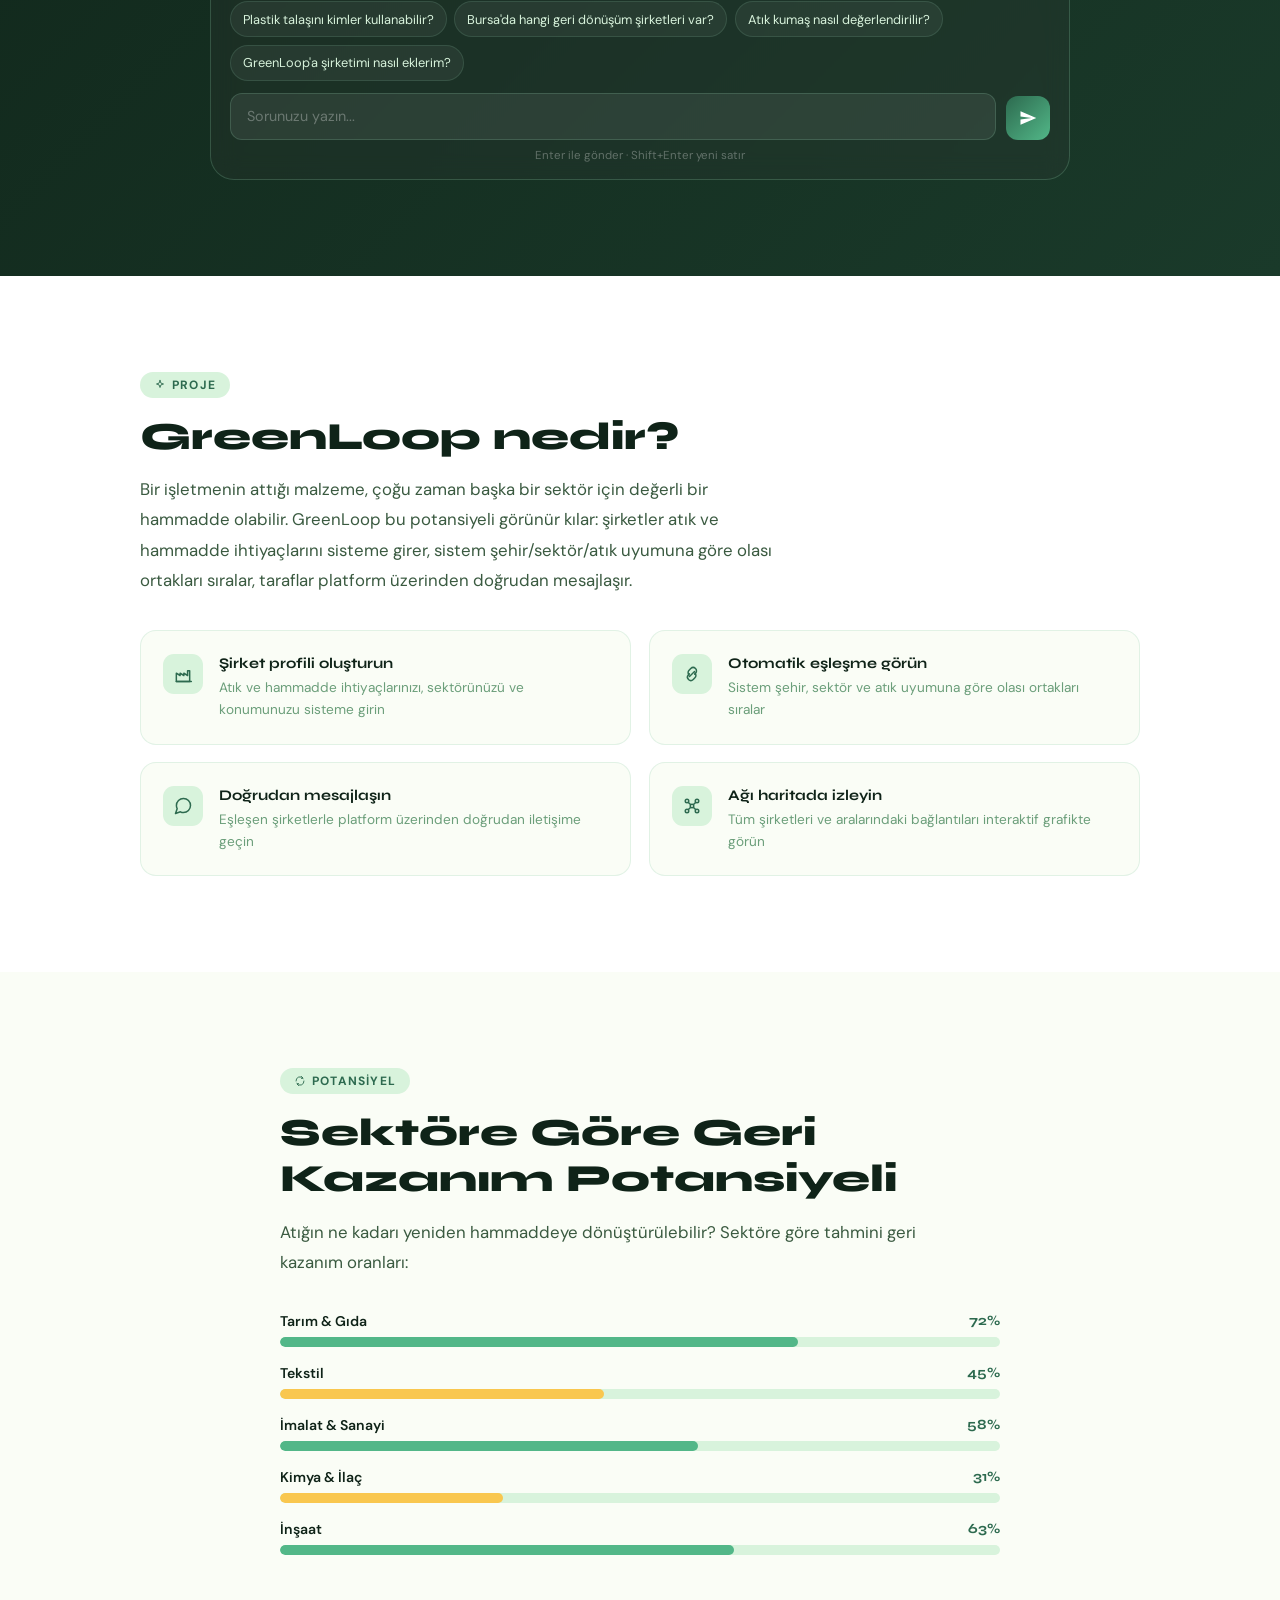
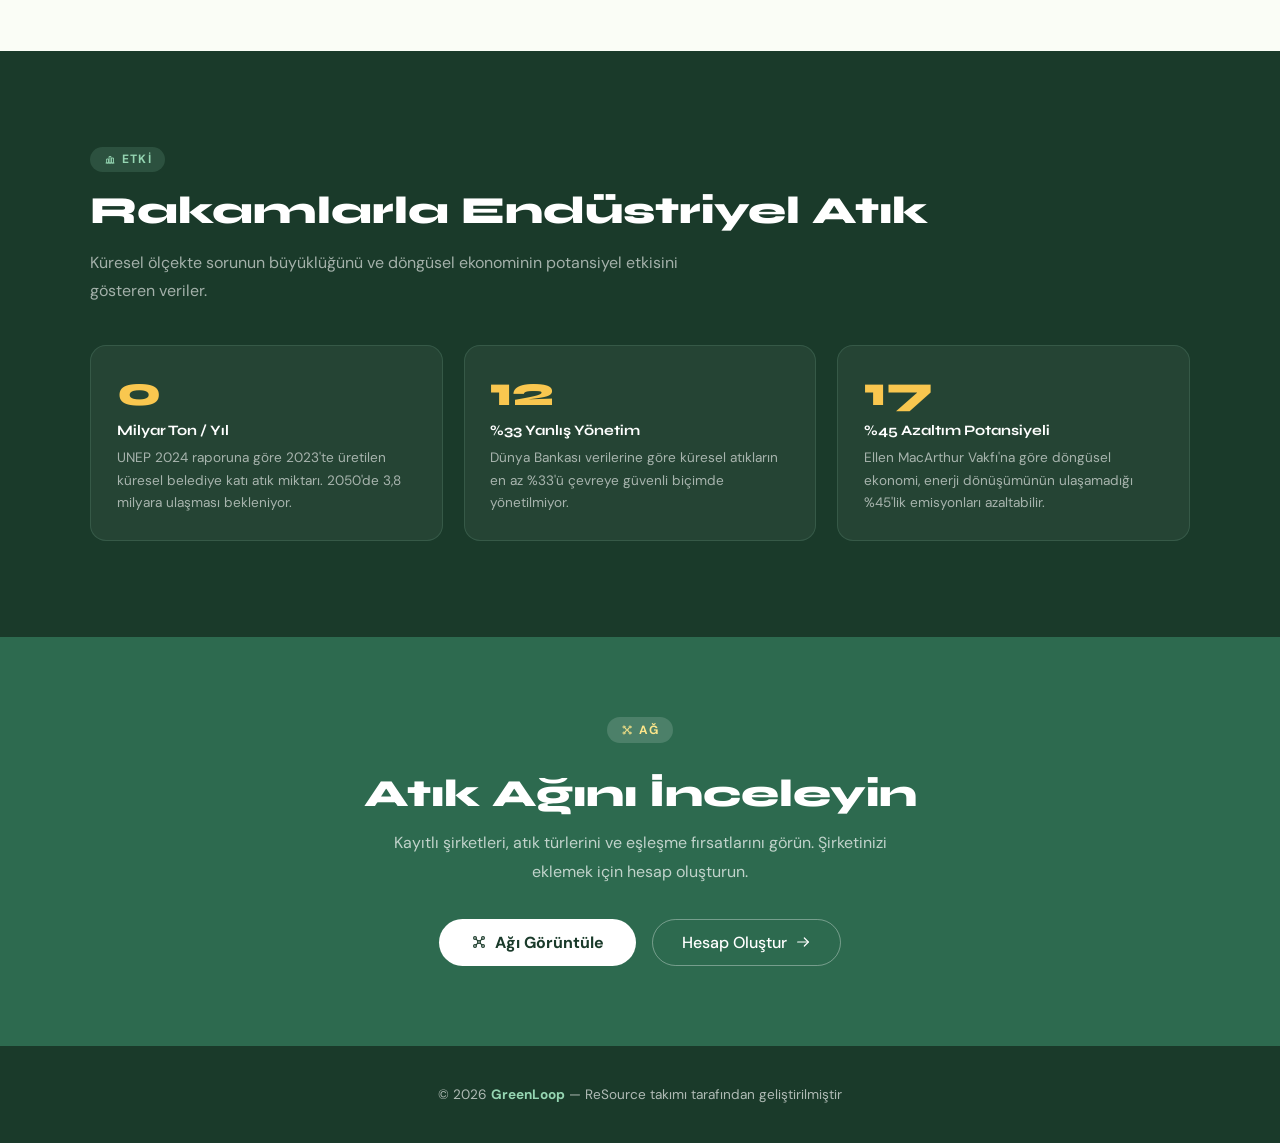
==== commit c4b6f31e: "Polish frontend accessibility and keep assets fresh on both hosts" ====
--- a/index.html
+++ b/index.html
@@ -5,10 +5,13 @@
   <meta name="viewport" content="width=device-width, initial-scale=1.0" />
   <title>GreenLoop – Atıkları Değere Dönüştürün</title>
   <link href="https://fonts.googleapis.com/css2?family=Syne:wght@400;600;700;800&family=DM+Sans:ital,wght@0,300;0,400;0,500;1,300&display=swap" rel="stylesheet" />
-  <link rel="stylesheet" href="assets/css/shared.css" />
-  <link rel="stylesheet" href="assets/css/index.css" />
+  <link rel="stylesheet" href="assets/css/shared.css?v=6" />
+  <link rel="stylesheet" href="assets/css/index.css?v=6" />
 </head>
 <body>
+<a class="skip-link" href="#main-content">İçeriğe geç</a>
+<span id="main-content" tabindex="-1"></span>
+
 
 <nav id="nav" data-nav="home" aria-label="Ana gezinme"></nav>
 
@@ -83,11 +86,11 @@
     <h2 class="reveal">Sektöre Göre Geri Kazanım Potansiyeli</h2>
     <p class="section-lead reveal">Atığın ne kadarı yeniden hammaddeye dönüştürülebilir? Sektöre göre tahmini geri kazanım oranları:</p>
     <div class="waste-bar-list">
-      <div class="waste-bar-item"><label>Tarım & Gıda <span>72%</span></label><div class="bar-track"><div class="bar-fill" data-width=".72"></div></div></div>
-      <div class="waste-bar-item"><label>Tekstil <span>45%</span></label><div class="bar-track"><div class="bar-fill yellow-bar" data-width=".45"></div></div></div>
-      <div class="waste-bar-item"><label>İmalat & Sanayi <span>58%</span></label><div class="bar-track"><div class="bar-fill" data-width=".58"></div></div></div>
-      <div class="waste-bar-item"><label>Kimya & İlaç <span>31%</span></label><div class="bar-track"><div class="bar-fill yellow-bar" data-width=".31"></div></div></div>
-      <div class="waste-bar-item"><label>İnşaat <span>63%</span></label><div class="bar-track"><div class="bar-fill" data-width=".63"></div></div></div>
+      <div class="waste-bar-item"><span class="waste-bar-label">Tarım & Gıda <span>72%</span></span><div class="bar-track"><div class="bar-fill" data-width=".72"></div></div></div>
+      <div class="waste-bar-item"><span class="waste-bar-label">Tekstil <span>45%</span></span><div class="bar-track"><div class="bar-fill yellow-bar" data-width=".45"></div></div></div>
+      <div class="waste-bar-item"><span class="waste-bar-label">İmalat & Sanayi <span>58%</span></span><div class="bar-track"><div class="bar-fill" data-width=".58"></div></div></div>
+      <div class="waste-bar-item"><span class="waste-bar-label">Kimya & İlaç <span>31%</span></span><div class="bar-track"><div class="bar-fill yellow-bar" data-width=".31"></div></div></div>
+      <div class="waste-bar-item"><span class="waste-bar-label">İnşaat <span>63%</span></span><div class="bar-track"><div class="bar-fill" data-width=".63"></div></div></div>
     </div>
   </div>
 </section>
@@ -118,12 +121,12 @@
 </section>
 
 <footer>
-  <p>© 2025 <strong>GreenLoop</strong> — ReSource takımı tarafından geliştirilmiştir</p>
+  <p>© 2026 <strong>GreenLoop</strong> — ReSource takımı tarafından geliştirilmiştir</p>
 </footer>
 
-<script src="icons.js"></script>
-<script src="api.js"></script>
-<script src="assets/js/nav.js?v=3"></script>
-<script src="assets/js/index.js"></script>
+<script src="icons.js?v=6"></script>
+<script src="api.js?v=6"></script>
+<script src="assets/js/nav.js?v=6"></script>
+<script src="assets/js/index.js?v=6"></script>
 </body>
 </html>
--- a/assets/css/shared.css
+++ b/assets/css/shared.css
@@ -33,6 +33,13 @@
   position:absolute; width:1px; height:1px; padding:0; margin:-1px;
   overflow:hidden; clip-path:inset(50%); white-space:nowrap; border:0;
 }
+
+.skip-link {
+  position:absolute; left:1rem; top:-5rem; z-index:100;
+  padding:.6rem 1rem; border-radius:8px;
+  background:var(--gd); color:#fff; text-decoration:none;
+}
+.skip-link:focus { top:1rem; outline:2px solid var(--gb); }
 
 body {
   font-family:'DM Sans',sans-serif;
--- a/assets/css/index.css
+++ b/assets/css/index.css
@@ -288,7 +288,8 @@
   flex-direction:column;
   gap:1.1rem;
 }
-.waste-bar-item label {
+.waste-bar-item label,
+.waste-bar-item .waste-bar-label {
   display:flex;
   justify-content:space-between;
   font-size:.88rem;
@@ -296,7 +297,8 @@
   color:var(--td);
   margin-bottom:.4rem;
 }
-.waste-bar-item label span {
+.waste-bar-item label span,
+.waste-bar-item .waste-bar-label span {
   color:var(--gm);
   font-family:'Syne',sans-serif;
   font-weight:700;
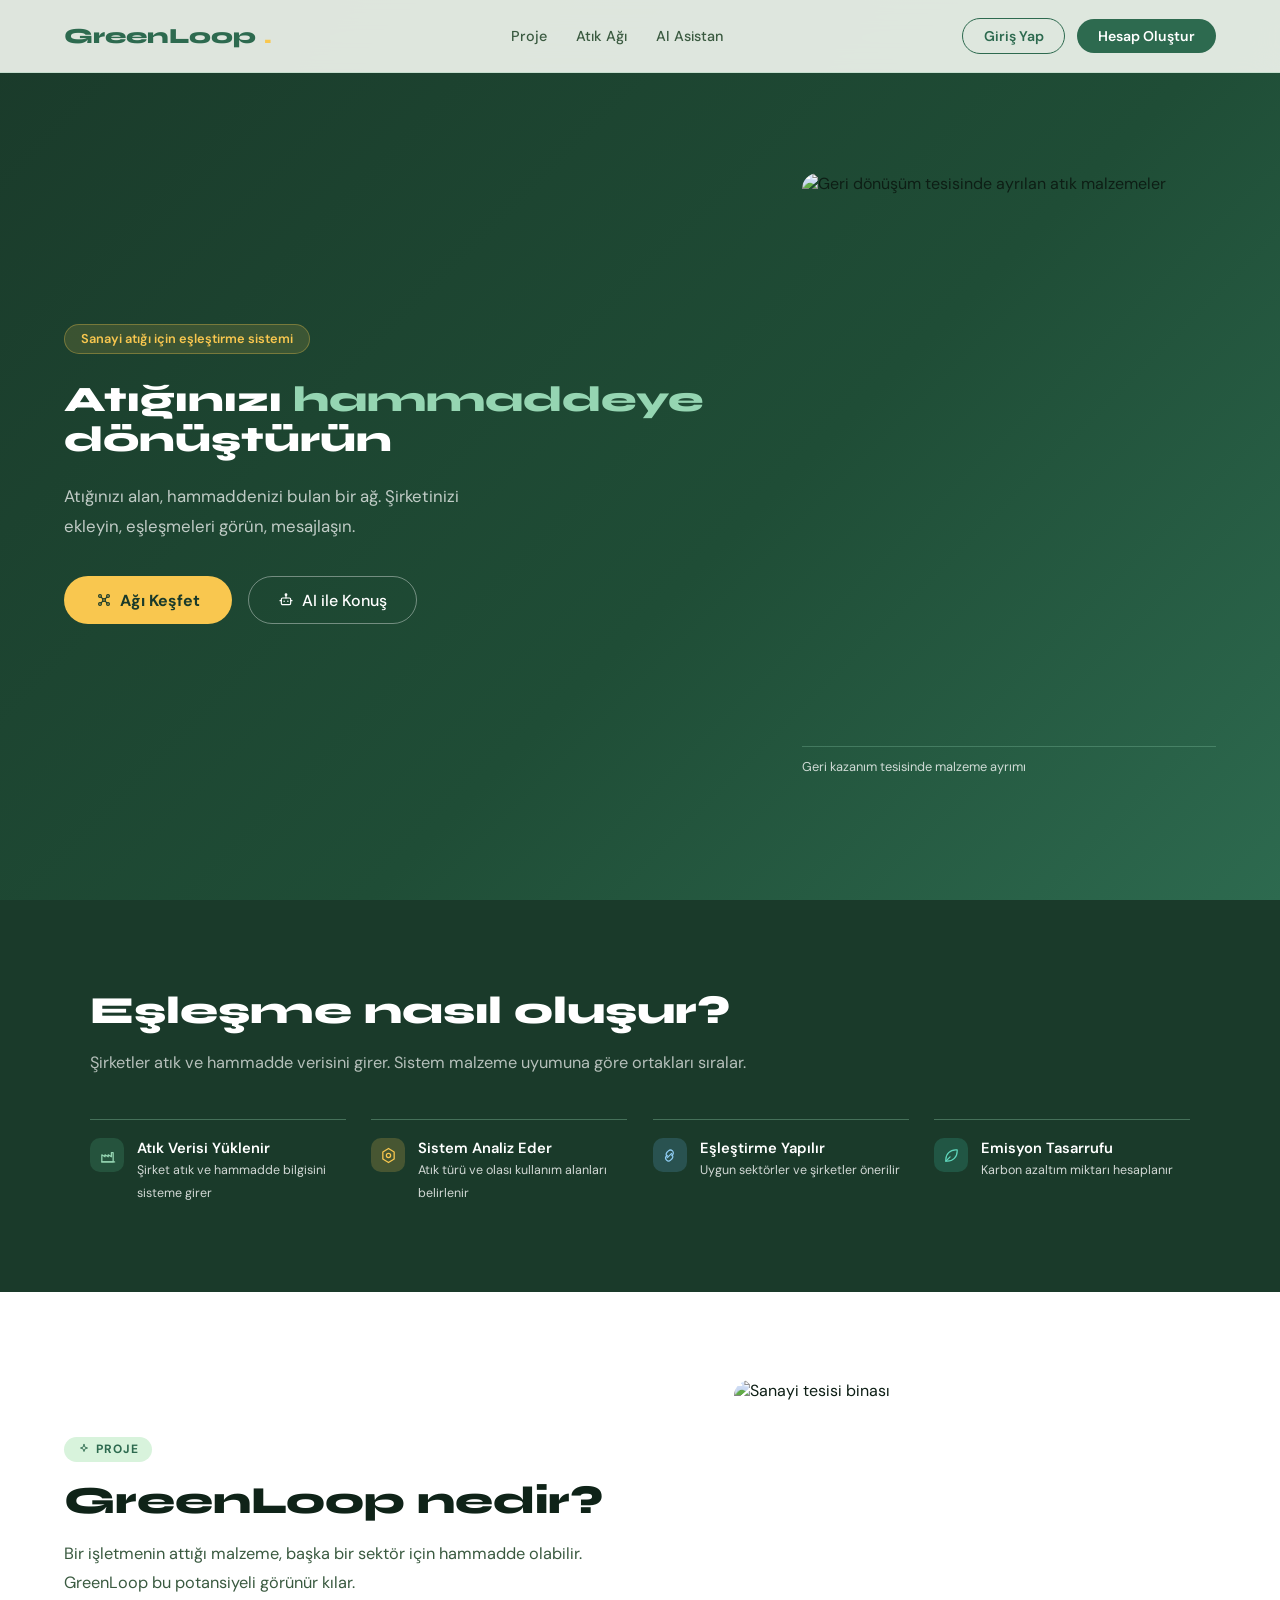
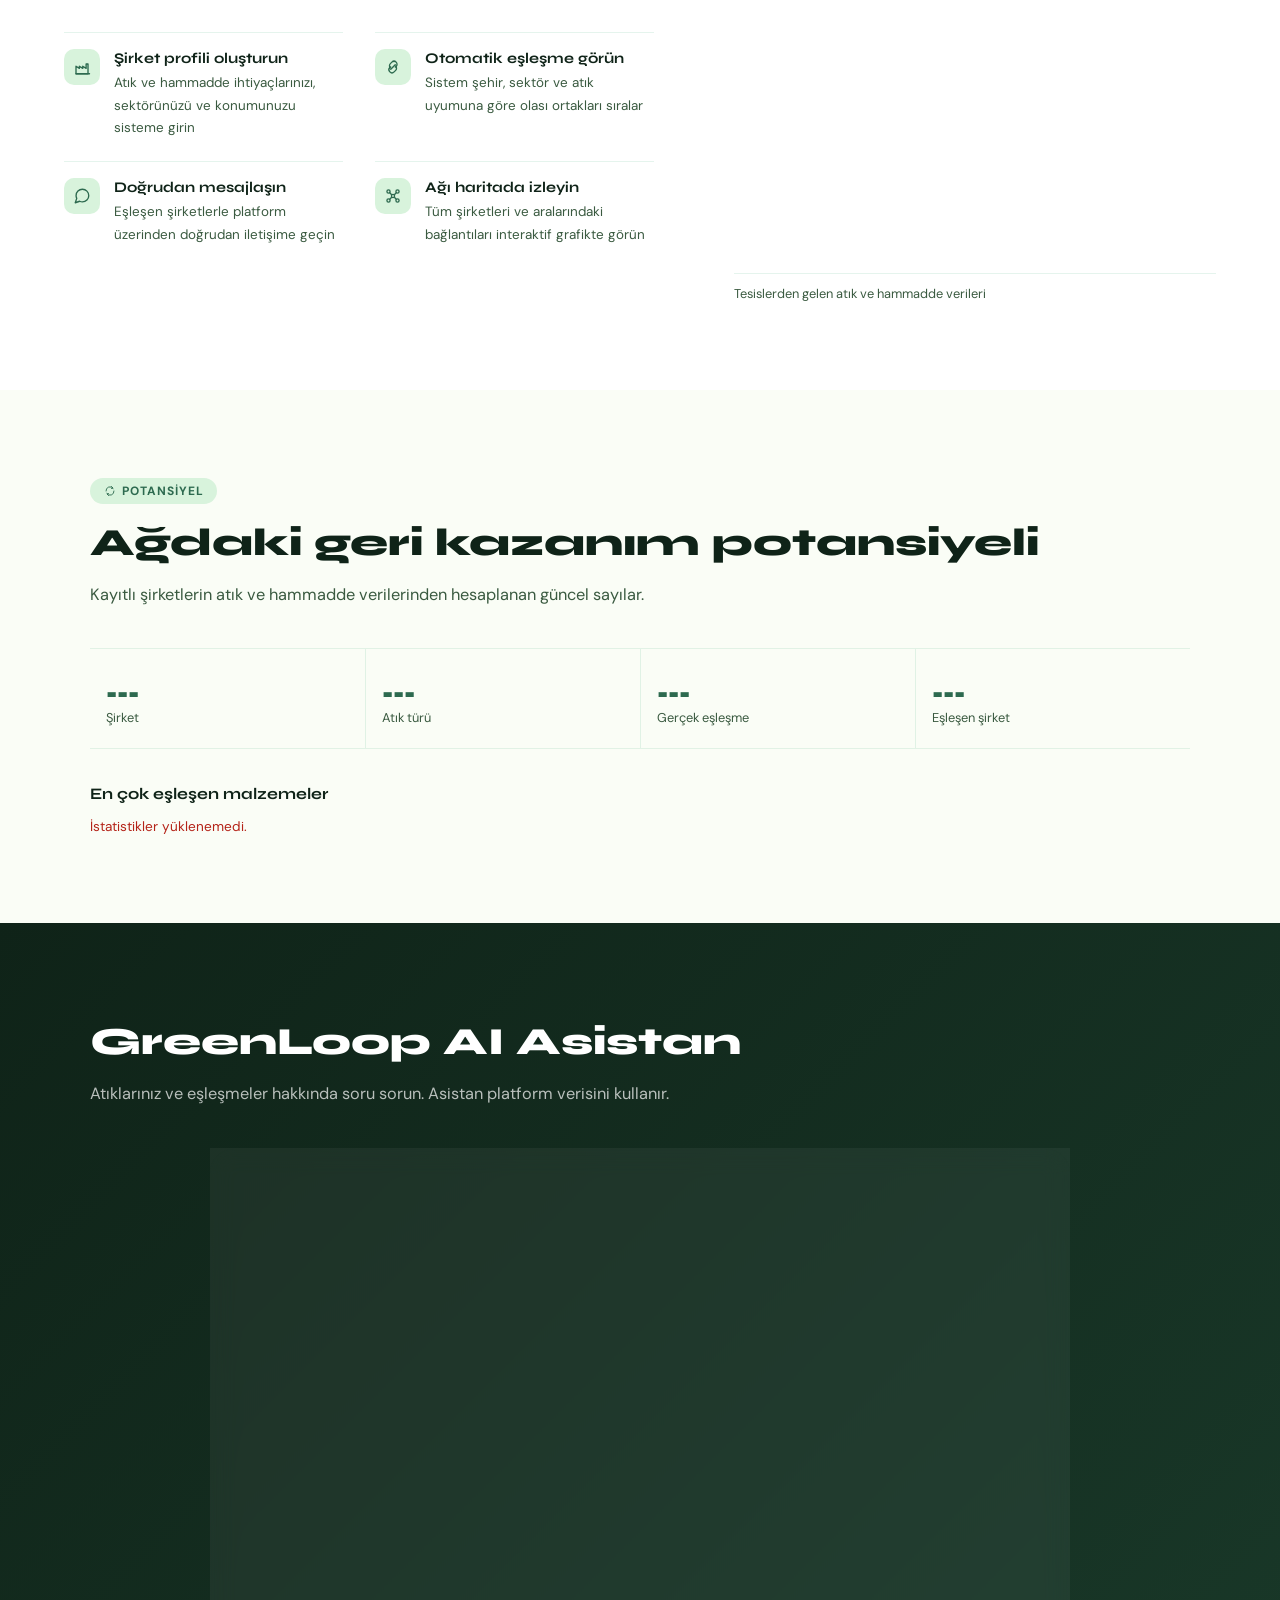
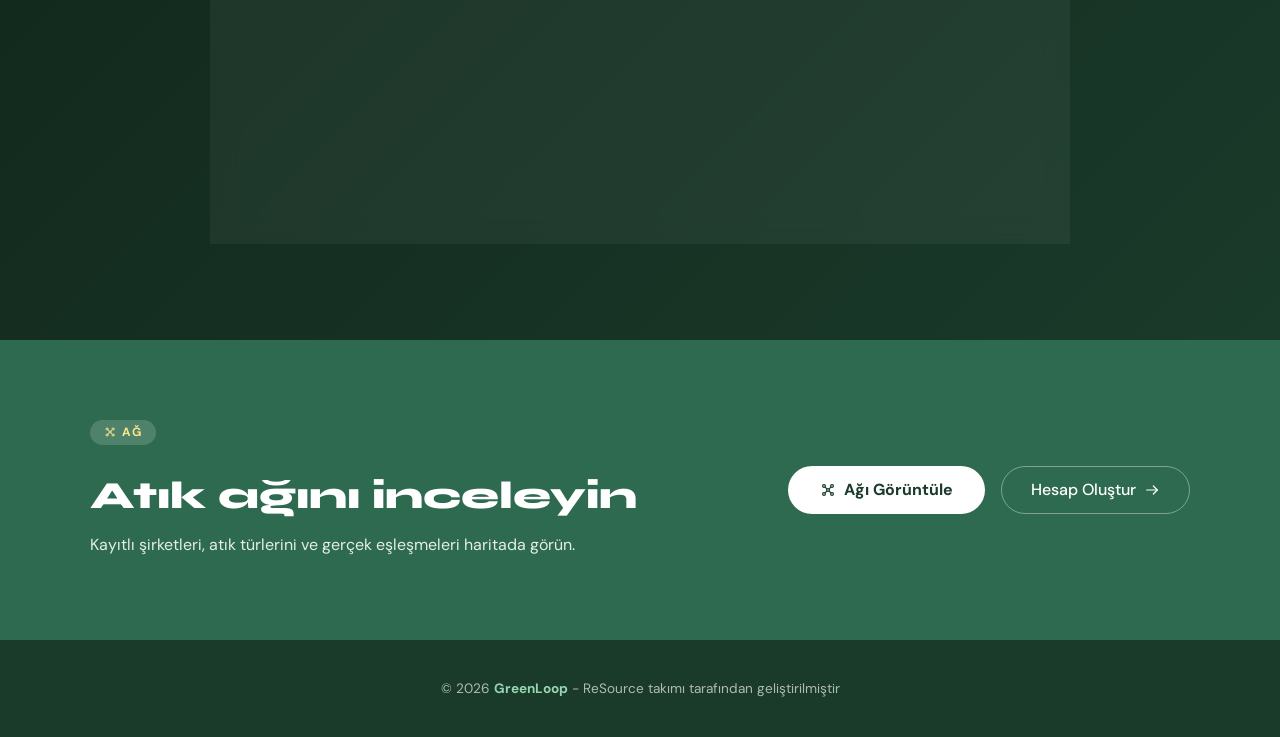
==== commit 9ef05d0a: "Redesign homepage around live recycling data and real imagery" ====
--- a/index.html
+++ b/index.html
@@ -2,49 +2,86 @@
 <html lang="tr">
 <head>
   <meta charset="UTF-8" />
+  <link rel="icon" href="data:," />
   <meta name="viewport" content="width=device-width, initial-scale=1.0" />
-  <title>GreenLoop – Atıkları Değere Dönüştürün</title>
+  <title>GreenLoop - Atıkları Değere Dönüştürün</title>
   <link href="https://fonts.googleapis.com/css2?family=Syne:wght@400;600;700;800&family=DM+Sans:ital,wght@0,300;0,400;0,500;1,300&display=swap" rel="stylesheet" />
-  <link rel="stylesheet" href="assets/css/shared.css?v=6" />
-  <link rel="stylesheet" href="assets/css/index.css?v=6" />
+  <link rel="stylesheet" href="assets/css/shared.css?v=13" />
+  <link rel="stylesheet" href="assets/css/index.css?v=13" />
 </head>
 <body>
 <a class="skip-link" href="#main-content">İçeriğe geç</a>
 <span id="main-content" tabindex="-1"></span>
 
-
 <nav id="nav" data-nav="home" aria-label="Ana gezinme"></nav>
 
 <section id="hero">
-  <div class="hero-bg-circles"><span></span><span></span><span></span></div>
   <div class="hero-grid">
     <div class="hero-left">
-      <div class="hero-badge"><span class="dot-ping"></span>Sanayi atığı için eşleştirme sistemi</div>
-      <h1>Atığınızı<br><em>hammaddeye</em> dönüştürün</h1>
-      <p class="hero-sub">GreenLoop, şirketlerin ürettiği atık ile ihtiyaç duyduğu hammaddeyi tek bir ağda buluşturur. Şirketinizi ekleyin, uygun eşleşmeleri görün, doğrudan iletişime geçin.</p>
+      <div class="hero-badge">Sanayi atığı için eşleştirme sistemi</div>
+      <h1>Atığınızı <em>hammaddeye</em> dönüştürün</h1>
+      <p class="hero-sub">Atığınızı alan, hammaddenizi bulan bir ağ. Şirketinizi ekleyin, eşleşmeleri görün, mesajlaşın.</p>
       <div class="hero-actions">
         <a href="network.html" class="btn-primary" id="btn-explore"></a>
         <a href="#chat-section" class="btn-outline" id="btn-ai"></a>
       </div>
     </div>
-    <div class="hero-visual">
-      <div class="flow-card">
-        <div class="flow-card-title">Platform Akışı</div>
-        <div class="flow-steps" id="flow-steps"></div>
-      </div>
+    <figure class="hero-media">
+      <img src="https://commons.wikimedia.org/wiki/Special:FilePath/Material_recovery_facility_2004-03-24.jpg?width=1200" alt="Geri dönüşüm tesisinde ayrılan atık malzemeler" fetchpriority="high" />
+      <figcaption>Geri kazanım tesisinde malzeme ayrımı</figcaption>
+    </figure>
+  </div>
+</section>
+
+<section id="stats">
+  <div class="section-wrap">
+    <h2 class="reveal">Eşleşme nasıl oluşur?</h2>
+    <p class="section-lead reveal">Şirketler atık ve hammadde verisini girer. Sistem malzeme uyumuna göre ortakları sıralar.</p>
+    <div class="flow-steps" id="flow-steps"></div>
+  </div>
+</section>
+
+<section id="about">
+  <div class="about-grid">
+    <div>
+      <span class="section-tag reveal" id="about-tag"></span>
+      <h2 class="reveal">GreenLoop nedir?</h2>
+      <p class="section-lead reveal">Bir işletmenin attığı malzeme, başka bir sektör için hammadde olabilir. GreenLoop bu potansiyeli görünür kılar.</p>
+      <div class="feature-grid" id="feature-grid"></div>
     </div>
+    <figure class="about-media">
+      <img src="https://commons.wikimedia.org/wiki/Special:FilePath/Unifi_textile_plant_in_Reidsville.jpg?width=1200" alt="Sanayi tesisi binası" loading="lazy" />
+      <figcaption>Tesislerden gelen atık ve hammadde verileri</figcaption>
+    </figure>
+  </div>
+</section>
+
+<section id="recovery">
+  <div class="section-wrap">
+    <span class="section-tag reveal" id="recovery-tag"></span>
+    <h2 class="reveal">Ağdaki geri kazanım potansiyeli</h2>
+    <p class="section-lead reveal">Kayıtlı şirketlerin atık ve hammadde verilerinden hesaplanan güncel sayılar.</p>
+    <p class="sr-only" id="stats-status" role="status">İstatistikler yükleniyor.</p>
+    <div class="stats-band" id="stats-band" aria-busy="true">
+      <div class="band-item"><span class="band-value" data-stat="sirket">...</span><span class="band-key">Şirket</span></div>
+      <div class="band-item"><span class="band-value" data-stat="atikTuru">...</span><span class="band-key">Atık türü</span></div>
+      <div class="band-item"><span class="band-value" data-stat="eslesme">...</span><span class="band-key">Gerçek eşleşme</span></div>
+      <div class="band-item"><span class="band-value" data-stat="eslesenSirket">...</span><span class="band-key">Eşleşen şirket</span></div>
+    </div>
+    <h3 class="material-heading">En çok eşleşen malzemeler</h3>
+    <div class="material-list" id="top-materials" aria-busy="true"><span class="skeleton-line" aria-hidden="true"></span></div>
   </div>
 </section>
 
 <section id="chat-section">
-  <div style="max-width:860px;margin:0 auto;">
+  <div class="section-wrap">
     <h2 class="reveal">GreenLoop AI Asistan</h2>
-    <p class="section-lead reveal">Atıklarınız hakkında sorularınızı sorun. Geri dönüşüm fırsatlarını, karbon tasarrufunu ve döngüsel ekonomiyi keşfedin.</p>
+    <p class="section-lead reveal">Atıklarınız ve eşleşmeler hakkında soru sorun. Asistan platform verisini kullanır.</p>
     <div class="chat-container reveal">
       <div class="chat-header">
         <div class="chat-header-avatar" id="chat-header-avatar"></div>
         <div class="chat-header-info"><strong>GreenLoop AI</strong><small>Döngüsel Ekonomi Asistanı</small></div>
-        <div class="chat-status-dot"></div>
+        <div class="chat-status-dot" aria-hidden="true"></div>
       </div>
       <div class="chat-messages" id="chat-messages" role="log" aria-label="Sohbet mesajları">
         <div class="cmsg assistant">
@@ -65,54 +102,19 @@
           <textarea id="chat-textarea" class="chat-textarea" aria-describedby="chat-hint" placeholder="Sorunuzu yazın..." rows="1" maxlength="1000"></textarea>
           <button type="submit" id="chat-send" class="chat-send-btn" aria-label="Gönder"><svg viewBox="0 0 24 24" aria-hidden="true"><path d="M2 21l21-9L2 3v7l15 2-15 2v7z"/></svg></button>
         </form>
-        <p class="chat-hint" id="chat-hint">Enter ile gönder · Shift+Enter yeni satır</p>
+        <p class="chat-hint" id="chat-hint">Enter ile gönder, Shift+Enter yeni satır</p>
       </div>
     </div>
   </div>
 </section>
 
-<section id="about">
-  <div class="about-wrap">
-    <span class="section-tag reveal" id="about-tag"></span>
-    <h2 class="reveal">GreenLoop nedir?</h2>
-    <p class="section-lead reveal">Bir işletmenin attığı malzeme, çoğu zaman başka bir sektör için değerli bir hammadde olabilir. GreenLoop bu potansiyeli görünür kılar: şirketler atık ve hammadde ihtiyaçlarını sisteme girer, sistem şehir/sektör/atık uyumuna göre olası ortakları sıralar, taraflar platform üzerinden doğrudan mesajlaşır.</p>
-    <div class="feature-grid" id="feature-grid"></div>
-  </div>
-</section>
-
-<section id="recovery">
-  <div class="recovery-wrap">
-    <span class="section-tag reveal" id="recovery-tag"></span>
-    <h2 class="reveal">Sektöre Göre Geri Kazanım Potansiyeli</h2>
-    <p class="section-lead reveal">Atığın ne kadarı yeniden hammaddeye dönüştürülebilir? Sektöre göre tahmini geri kazanım oranları:</p>
-    <div class="waste-bar-list">
-      <div class="waste-bar-item"><span class="waste-bar-label">Tarım & Gıda <span>72%</span></span><div class="bar-track"><div class="bar-fill" data-width=".72"></div></div></div>
-      <div class="waste-bar-item"><span class="waste-bar-label">Tekstil <span>45%</span></span><div class="bar-track"><div class="bar-fill yellow-bar" data-width=".45"></div></div></div>
-      <div class="waste-bar-item"><span class="waste-bar-label">İmalat & Sanayi <span>58%</span></span><div class="bar-track"><div class="bar-fill" data-width=".58"></div></div></div>
-      <div class="waste-bar-item"><span class="waste-bar-label">Kimya & İlaç <span>31%</span></span><div class="bar-track"><div class="bar-fill yellow-bar" data-width=".31"></div></div></div>
-      <div class="waste-bar-item"><span class="waste-bar-label">İnşaat <span>63%</span></span><div class="bar-track"><div class="bar-fill" data-width=".63"></div></div></div>
+<section id="network-cta">
+  <div class="section-wrap cta-grid">
+    <div>
+      <span class="section-tag" id="network-tag"></span>
+      <h2 class="reveal">Atık ağını inceleyin</h2>
+      <p class="reveal">Kayıtlı şirketleri, atık türlerini ve gerçek eşleşmeleri haritada görün.</p>
     </div>
-  </div>
-</section>
-
-<section id="stats">
-  <div class="stats-wrap">
-    <span class="section-tag reveal" id="stats-tag"></span>
-    <h2 class="reveal">Rakamlarla Endüstriyel Atık</h2>
-    <p class="stats-sub reveal">Küresel ölçekte sorunun büyüklüğünü ve döngüsel ekonominin potansiyel etkisini gösteren veriler.</p>
-    <div class="stats-grid">
-      <div class="stat-card reveal"><div class="stat-number" data-target="2">0</div><h4>Milyar Ton / Yıl</h4><p>UNEP 2024 raporuna göre 2023'te üretilen küresel belediye katı atık miktarı. 2050'de 3,8 milyara ulaşması bekleniyor.</p></div>
-      <div class="stat-card reveal"><div class="stat-number" data-target="33">0</div><h4>%33 Yanlış Yönetim</h4><p>Dünya Bankası verilerine göre küresel atıkların en az %33'ü çevreye güvenli biçimde yönetilmiyor.</p></div>
-      <div class="stat-card reveal"><div class="stat-number" data-target="45">0</div><h4>%45 Azaltım Potansiyeli</h4><p>Ellen MacArthur Vakfı'na göre döngüsel ekonomi, enerji dönüşümünün ulaşamadığı %45'lik emisyonları azaltabilir.</p></div>
-    </div>
-  </div>
-</section>
-
-<section id="network-cta">
-  <div style="max-width:700px;margin:0 auto;">
-    <span class="section-tag reveal" style="background:rgba(255,255,255,.15);color:var(--yellow-soft);" id="network-tag"></span>
-    <h2 class="reveal" style="color:#fff;margin:.75rem 0;">Atık Ağını İnceleyin</h2>
-    <p class="reveal" style="color:rgba(255,255,255,.7);font-size:1rem;line-height:1.8;max-width:520px;margin:0 auto 2rem;">Kayıtlı şirketleri, atık türlerini ve eşleşme fırsatlarını görün. Şirketinizi eklemek için hesap oluşturun.</p>
     <div class="join-actions reveal">
       <a href="network.html" class="btn-white" id="btn-network"></a>
       <a href="login.html?tab=register" class="btn-outline" id="btn-register" data-preview-dashboard></a>
@@ -121,12 +123,12 @@
 </section>
 
 <footer>
-  <p>© 2026 <strong>GreenLoop</strong> — ReSource takımı tarafından geliştirilmiştir</p>
+  <p>© 2026 <strong>GreenLoop</strong> - ReSource takımı tarafından geliştirilmiştir</p>
 </footer>
 
-<script src="icons.js?v=6"></script>
-<script src="api.js?v=6"></script>
-<script src="assets/js/nav.js?v=6"></script>
-<script src="assets/js/index.js?v=6"></script>
+<script src="icons.js?v=13"></script>
+<script src="api.js?v=13"></script>
+<script src="assets/js/nav.js?v=13"></script>
+<script src="assets/js/index.js?v=13"></script>
 </body>
 </html>
--- a/assets/css/index.css
+++ b/assets/css/index.css
@@ -1,4 +1,4 @@
-/* GreenLoop – index.css */
+/* GreenLoop - index.css */
 nav {
   position:fixed;
   top:0;
@@ -15,6 +15,7 @@
   transition:box-shadow .3s;
 }
 nav.scrolled { box-shadow:0 4px 24px rgba(26,58,42,.10); }
+.nav-sentinel { position:absolute; top:0; left:0; width:1px; height:40px; pointer-events:none; }
 .nav-logo {
   font-family:'Syne',sans-serif;
   font-weight:800;
@@ -58,54 +59,37 @@
 .nav-btn.outline:hover { background:var(--gp); }
 
 #hero {
-  min-height:92vh;
-  display:flex;
-  align-items:center;
-  padding:7rem 5vw 4rem;
-  position:relative;
+  min-height:100dvh;
+  display:flex;
+  align-items:center;
+  padding:6rem 5vw 3rem;
+  background:linear-gradient(135deg,var(--gd) 0%,#1f4d36 58%,var(--gm) 100%);
   overflow:hidden;
-  background:linear-gradient(135deg,var(--gd) 0%,#1f4d36 55%,#2d6a4f 100%);
-}
-.hero-bg-circles {
-  position:absolute;
-  inset:0;
-  pointer-events:none;
-}
-.hero-bg-circles span {
-  position:absolute;
-  border-radius:50%;
-  background:rgba(149,213,178,.07);
-}
-.hero-bg-circles span:nth-child(1){width:600px;height:600px;top:-150px;right:-100px;}
-.hero-bg-circles span:nth-child(2){width:380px;height:380px;bottom:-80px;left:-60px;background:rgba(249,199,79,.05);}
-.hero-bg-circles span:nth-child(3){width:220px;height:220px;top:40%;right:18%;background:rgba(82,183,136,.09);}
+}
 .hero-grid {
   display:grid;
-  grid-template-columns:1fr 1fr;
-  gap:4rem;
+  grid-template-columns:1.25fr .75fr;
+  gap:3rem;
   align-items:center;
   max-width:1200px;
+  width:100%;
   margin:0 auto;
-  width:100%;
 }
 .hero-badge {
   display:inline-flex;
   align-items:center;
-  gap:.45rem;
-  background:rgba(249,199,79,.15);
-  border:1px solid rgba(249,199,79,.35);
+  background:rgba(249,199,79,.14);
+  border:1px solid rgba(249,199,79,.32);
   color:var(--y);
   padding:.35rem 1rem;
   border-radius:100px;
   font-size:.8rem;
   font-weight:600;
-  letter-spacing:.04em;
   margin-bottom:1.6rem;
 }
-.hero-badge .dot-ping{width:6px;height:6px;border-radius:50%;background:var(--yellow);}
 h1 {
   font-family:'Syne',sans-serif;
-  font-size:clamp(2.2rem,4.5vw,3.6rem);
+  font-size:clamp(2rem,2.8vw,2.5rem);
   font-weight:800;
   line-height:1.12;
   color:var(--white);
@@ -116,14 +100,9 @@
   font-size:1.05rem;
   line-height:1.75;
   color:rgba(255,255,255,.72);
-  max-width:520px;
-}
-.hero-actions {
-  margin-top:2.4rem;
-  display:flex;
-  gap:1rem;
-  flex-wrap:wrap;
-}
+  max-width:34ch;
+}
+.hero-actions { margin-top:2.2rem; display:flex; gap:1rem; flex-wrap:wrap; }
 .btn-primary {
   background:var(--y);
   color:var(--gd);
@@ -135,12 +114,11 @@
   display:inline-flex;
   align-items:center;
   gap:.5rem;
-  transition:transform .15s,box-shadow .2s;
-  box-shadow:0 4px 20px rgba(249,199,79,.35);
-}
-.btn-primary:hover { transform:translateY(-2px); box-shadow:0 8px 28px rgba(249,199,79,.45); }
+  transition:transform .15s,background .2s;
+}
+.btn-primary:hover { background:var(--ys); transform:translateY(-1px); }
 .btn-outline {
-  border:1.5px solid rgba(255,255,255,.35);
+  border:1.5px solid rgba(255,255,255,.38);
   color:var(--white);
   padding:.78rem 1.8rem;
   border-radius:100px;
@@ -152,69 +130,33 @@
   gap:.5rem;
   transition:background .2s,border-color .2s;
 }
-.btn-outline:hover { background:rgba(255,255,255,.1); border-color:rgba(255,255,255,.6); }
-.flow-card {
-  background:rgba(255,255,255,.07);
-  border:1px solid rgba(149,213,178,.2);
-  border-radius:20px;
-  padding:2rem;
-  backdrop-filter:blur(10px);
-}
-.flow-card-title {
-  font-family:'Syne',sans-serif;
-  font-size:.78rem;
-  font-weight:700;
-  letter-spacing:.1em;
-  text-transform:uppercase;
-  color:var(--gl);
-  margin-bottom:1.5rem;
-}
-.flow-steps { display:flex; flex-direction:column; gap:.75rem; }
-.flow-step {
-  display:flex;
-  align-items:center;
-  gap:1rem;
-  background:rgba(255,255,255,.06);
-  border-radius:12px;
-  padding:.9rem 1.1rem;
-  border:1px solid rgba(149,213,178,.1);
-  transition:background .2s;
-}
-.flow-step:hover { background:rgba(255,255,255,.11); }
-.step-icon {
-  width:38px;
-  height:38px;
-  border-radius:10px;
-  display:flex;
-  align-items:center;
-  justify-content:center;
-  flex-shrink:0;
-}
-.step-icon .icon{width:19px;height:19px;}
-.step-icon.green{background:rgba(82,183,136,.2); color:var(--gl);}
-.step-icon.yellow{background:rgba(249,199,79,.2); color:var(--y);}
-.step-icon.blue{background:rgba(100,180,230,.2); color:#8ecbf0;}
-.step-icon.teal{background:rgba(60,200,170,.2); color:#5fd6bc;}
-.step-text { color:var(--white); }
-.step-text strong { font-weight:600; font-size:.92rem; display:block; }
-.step-text span { font-size:.78rem; color:rgba(255,255,255,.55); }
-.flow-arrow {
-  text-align:center;
-  color:rgba(149,213,178,.4);
-  margin:-.2rem 0;
-  display:flex;
-  justify-content:center;
-}
-.flow-arrow .icon{width:14px;height:14px;}
-
-section { padding:6rem 5vw; }
+.btn-outline:hover { background:rgba(255,255,255,.1); border-color:rgba(255,255,255,.65); }
+.hero-media,.about-media { margin:0; }
+.hero-media img,.about-media img {
+  width:100%;
+  object-fit:cover;
+  display:block;
+  border-radius:16px;
+  filter:saturate(.82) contrast(1.04);
+}
+.hero-media img { height:clamp(320px,46vw,560px); }
+.hero-media figcaption,.about-media figcaption {
+  margin-top:.8rem;
+  padding-top:.7rem;
+  border-top:1px solid rgba(149,213,178,.28);
+  font-size:.8rem;
+  color:rgba(255,255,255,.78);
+}
+
+section { padding:5.5rem 5vw; }
+.section-wrap { max-width:1100px; margin:0 auto; }
 .section-tag {
   display:inline-flex;
   align-items:center;
   gap:.4rem;
   font-size:.75rem;
   font-weight:700;
-  letter-spacing:.1em;
+  letter-spacing:.08em;
   text-transform:uppercase;
   color:var(--gm);
   background:var(--gp);
@@ -230,34 +172,75 @@
   color:var(--td);
 }
 .section-lead {
-  font-size:1.05rem;
+  font-size:1.02rem;
   line-height:1.8;
   color:var(--tm);
-  max-width:640px;
+  max-width:62ch;
   margin-top:.9rem;
 }
 
+#stats { background:var(--gd); }
+#stats h2,#stats .section-lead { color:var(--white); }
+#stats .section-lead { color:rgba(255,255,255,.68); }
+.flow-steps {
+  margin-top:2.6rem;
+  display:grid;
+  grid-template-columns:repeat(4,1fr);
+  gap:1.6rem;
+}
+.flow-step {
+  border-top:1px solid rgba(149,213,178,.35);
+  padding-top:1.1rem;
+  display:flex;
+  gap:.8rem;
+  align-items:flex-start;
+}
+.flow-arrow { display:none; }
+.step-icon {
+  width:34px;
+  height:34px;
+  border-radius:10px;
+  display:flex;
+  align-items:center;
+  justify-content:center;
+  flex-shrink:0;
+}
+.step-icon .icon{width:17px;height:17px;}
+.step-icon.green{background:rgba(82,183,136,.2); color:var(--gl);}
+.step-icon.yellow{background:rgba(249,199,79,.2); color:var(--y);}
+.step-icon.blue{background:rgba(100,180,230,.2); color:#8ecbf0;}
+.step-icon.teal{background:rgba(60,200,170,.2); color:#5fd6bc;}
+.step-text strong { font-size:.92rem; font-weight:600; color:var(--white); display:block; }
+.step-text span { font-size:.78rem; line-height:1.6; color:rgba(255,255,255,.8); }
+
 #about { background:var(--white); }
-.about-wrap { max-width:1000px; margin:0 auto; }
+.about-grid {
+  max-width:1200px;
+  margin:0 auto;
+  display:grid;
+  grid-template-columns:1.1fr .9fr;
+  gap:5rem;
+  align-items:center;
+}
+.about-media img { height:clamp(300px,38vw,480px); }
+.about-media figcaption { color:var(--tm); border-color:var(--green-rgba); }
 .feature-grid {
   margin-top:2.2rem;
   display:grid;
   grid-template-columns:repeat(2,1fr);
-  gap:1.1rem;
+  gap:1.4rem 2rem;
 }
 .feature-card {
-  background:var(--cream);
-  border:1px solid rgba(82,183,136,.15);
-  border-radius:16px;
-  padding:1.4rem;
-  display:flex;
-  gap:1rem;
+  border-top:1px solid var(--green-rgba);
+  padding-top:1rem;
+  display:flex;
+  gap:.9rem;
   align-items:flex-start;
 }
 .feature-icon {
-  width:40px;
-  height:40px;
-  border-radius:11px;
+  width:36px;
+  height:36px;
+  border-radius:10px;
   background:var(--gp);
   color:var(--gm);
   display:flex;
@@ -265,7 +248,7 @@
   justify-content:center;
   flex-shrink:0;
 }
-.feature-icon .icon{width:20px;height:20px;}
+.feature-icon .icon{width:18px;height:18px;}
 .feature-body strong {
   font-family:'Syne',sans-serif;
   font-weight:700;
@@ -274,118 +257,53 @@
   display:block;
   margin-bottom:.25rem;
 }
-.feature-body span {
-  font-size:.85rem;
-  color:var(--tl);
-  line-height:1.6;
-}
+.feature-body span { font-size:.84rem; color:var(--tm); line-height:1.6; }
 
 #recovery { background:var(--cream); }
-.recovery-wrap { max-width:720px; margin:0 auto; }
-.waste-bar-list {
+.stats-band {
+  margin-top:2.4rem;
+  display:grid;
+  grid-template-columns:repeat(4,1fr);
+  border-top:1px solid var(--green-rgba);
+  border-bottom:1px solid var(--green-rgba);
+}
+.band-item { padding:1.4rem 1rem; display:flex; flex-direction:column; gap:.35rem; }
+.band-item + .band-item { border-left:1px solid var(--green-rgba); }
+.band-value {
+  font-family:'Syne',sans-serif;
+  font-size:2rem;
+  font-weight:800;
+  color:var(--gm);
+  line-height:1;
+}
+.band-key { font-size:.8rem; color:var(--tm); }
+.material-heading {
+  font-family:'Syne',sans-serif;
+  font-size:1rem;
+  color:var(--td);
   margin-top:2.2rem;
-  display:flex;
-  flex-direction:column;
-  gap:1.1rem;
-}
-.waste-bar-item label,
-.waste-bar-item .waste-bar-label {
-  display:flex;
-  justify-content:space-between;
-  font-size:.88rem;
-  font-weight:600;
-  color:var(--td);
-  margin-bottom:.4rem;
-}
-.waste-bar-item label span,
-.waste-bar-item .waste-bar-label span {
-  color:var(--gm);
-  font-family:'Syne',sans-serif;
-  font-weight:700;
-}
-.bar-track {
-  height:10px;
-  background:var(--gp);
-  border-radius:100px;
-  overflow:hidden;
-}
-.bar-fill {
-  height:100%;
-  width:0;
-  background:var(--gb);
-  border-radius:100px;
-  transition:width 1.1s cubic-bezier(.16,1,.3,1);
-}
-.bar-fill.yellow-bar { background:var(--y); }
-
-#stats { background:var(--gd); }
-#stats .section-tag { background:rgba(149,213,178,.15); color:var(--gl); }
-#stats h2 { color:var(--white); }
-.stats-wrap { max-width:1100px; margin:0 auto; }
-.stats-sub {
-  font-size:1rem;
-  line-height:1.8;
-  color:rgba(255,255,255,.6);
-  max-width:600px;
-  margin-top:.9rem;
-  margin-bottom:2.4rem;
-}
-.stats-grid {
-  display:grid;
-  grid-template-columns:repeat(3,1fr);
-  gap:1.3rem;
-}
-.stat-card {
-  background:rgba(255,255,255,.05);
-  border:1px solid rgba(149,213,178,.15);
-  border-radius:16px;
-  padding:1.6rem;
-}
-.stat-number {
-  font-family:'Syne',sans-serif;
-  font-size:2.6rem;
-  font-weight:800;
-  color:var(--y);
-  line-height:1;
-}
-.stat-card h4 {
-  font-family:'Syne',sans-serif;
-  font-size:.9rem;
-  font-weight:700;
-  color:var(--white);
-  margin:.6rem 0 .5rem;
-}
-.stat-card p {
-  font-size:.85rem;
-  color:rgba(255,255,255,.6);
-  line-height:1.65;
-}
-
-#network-cta {
-  background:var(--gm);
-  padding:5rem 5vw;
-  text-align:center;
-}
-#network-cta .section-tag {
-  background:rgba(255,255,255,.15);
-  color:var(--ys);
-}
+}
+.material-list { display:flex; flex-wrap:wrap; gap:.6rem 1.6rem; margin-top:.9rem; }
+.material-item { display:inline-flex; gap:.45rem; align-items:baseline; font-size:.88rem; color:var(--td); }
+.material-item strong { font-family:'Syne',sans-serif; color:var(--gm); }
+.skeleton-line {
+  display:block;
+  width:8rem;
+  height:1rem;
+  border-radius:6px;
+  background:var(--green-rgba);
+  animation:pulse 1.5s ease-in-out infinite;
+}
+.stats-error { font-size:.85rem; color:#b42318; }
+
+#network-cta { background:var(--gm); padding:5rem 5vw; }
+.cta-grid { display:flex; align-items:center; justify-content:space-between; gap:2.4rem; flex-wrap:wrap; }
+#network-cta .section-tag { background:rgba(255,255,255,.16); color:var(--ys); }
 #network-cta h2 { color:#fff; margin:.75rem 0; }
-#network-cta p {
-  color:rgba(255,255,255,.7);
-  font-size:1rem;
-  line-height:1.8;
-  max-width:520px;
-  margin:0 auto 2rem;
-}
-.join-actions {
-  display:flex;
-  gap:1rem;
-  justify-content:center;
-  flex-wrap:wrap;
-}
+#network-cta p { color:rgba(255,255,255,.88); line-height:1.8; max-width:52ch; }
+.join-actions { display:flex; gap:1rem; flex-wrap:wrap; }
 .btn-white {
-  background:#fff;
+  background:var(--white);
   color:var(--gd);
   padding:.8rem 2rem;
   border-radius:100px;
@@ -395,9 +313,9 @@
   display:inline-flex;
   align-items:center;
   gap:.5rem;
-  transition:transform .15s,opacity .2s;
-}
-.btn-white:hover { transform:translateY(-2px); opacity:.92; }
+  transition:transform .15s,background .2s;
+}
+.btn-white:hover { background:var(--cream); transform:translateY(-1px); }
 
 #chat-section {
   background:linear-gradient(135deg,#0f2318 0%,var(--gd) 100%);
@@ -454,7 +372,6 @@
   height:8px;
   border-radius:50%;
   background:var(--gb);
-  box-shadow:0 0 6px rgba(82,183,136,.6);
   animation:pulse 2s infinite;
   margin-left:auto;
 }
@@ -628,7 +545,7 @@
   line-height:1.5;
 }
 .chat-textarea:focus{border-color:var(--gb);}
-.chat-textarea::placeholder{color:rgba(255,255,255,.3);}
+.chat-textarea::placeholder{color:rgba(255,255,255,.62);}
 .chat-send-btn {
   width:44px;
   height:44px;
@@ -648,7 +565,7 @@
 .chat-send-btn svg{width:18px;height:18px;fill:white;}
 .chat-hint{
   font-size:.72rem;
-  color:rgba(255,255,255,.3);
+  color:rgba(255,255,255,.68);
   margin-top:.5rem;
   text-align:center;
 }
@@ -672,24 +589,31 @@
 footer strong{color:var(--gl);}
 
 @media(max-width:900px){
-  .hero-grid{grid-template-columns:1fr;gap:2.5rem;}
-  .feature-grid{grid-template-columns:1fr;}
-  .stats-grid{grid-template-columns:1fr;}
-  .hero-actions{flex-direction:column;align-items:flex-start;}
-  .btn-primary,.btn-outline{width:100%;justify-content:center;}
+  .hero-grid,.about-grid{grid-template-columns:1fr;gap:2.5rem;}
+  .flow-steps{grid-template-columns:repeat(2,1fr);}
+  .stats-band{grid-template-columns:repeat(2,1fr);}
+  .band-item:nth-child(3){border-left:none;}
+  .hero-media img{height:300px;}
 }
 @media(max-width:600px){
   nav .nav-links{display:none;}
+  nav{padding:.8rem 5vw;}
+  .nav-logo{font-size:1.15rem;}
+  .nav-right .nav-user{display:none;}
+  .nav-right .nav-btn.outline{display:none;}
+  .nav-right .nav-btn{padding:.45rem .9rem;font-size:.8rem;white-space:nowrap;}
   section{padding:3.5rem 5vw;}
   #chat-section{padding:3.5rem 4vw;}
   .chat-messages{height:320px;}
   h1{font-size:2rem;}
   .hero-sub{font-size:.95rem;}
-  .join-actions{flex-direction:column;align-items:center;}
-  .btn-white,.btn-outline{width:100%;justify-content:center;}
-  #hero{padding:5rem 5vw 3rem;}
+  .flow-steps{grid-template-columns:1fr;gap:1.2rem;}
+  .stats-band{grid-template-columns:1fr;}
+  .band-item + .band-item{border-left:none;border-top:1px solid var(--green-rgba);}
+  .hero-actions{flex-direction:column;align-items:flex-start;}
+  .btn-primary,.btn-outline,.btn-white{width:100%;justify-content:center;}
+  .join-actions{width:100%;}
+  #hero{padding:6rem 5vw 3rem;}
   .chat-container{border-radius:16px;}
 }
-@media(max-width:400px){
-  .hero-badge{font-size:.72rem;}
-}
+@media(max-width:400px){ .hero-badge{font-size:.72rem;} }
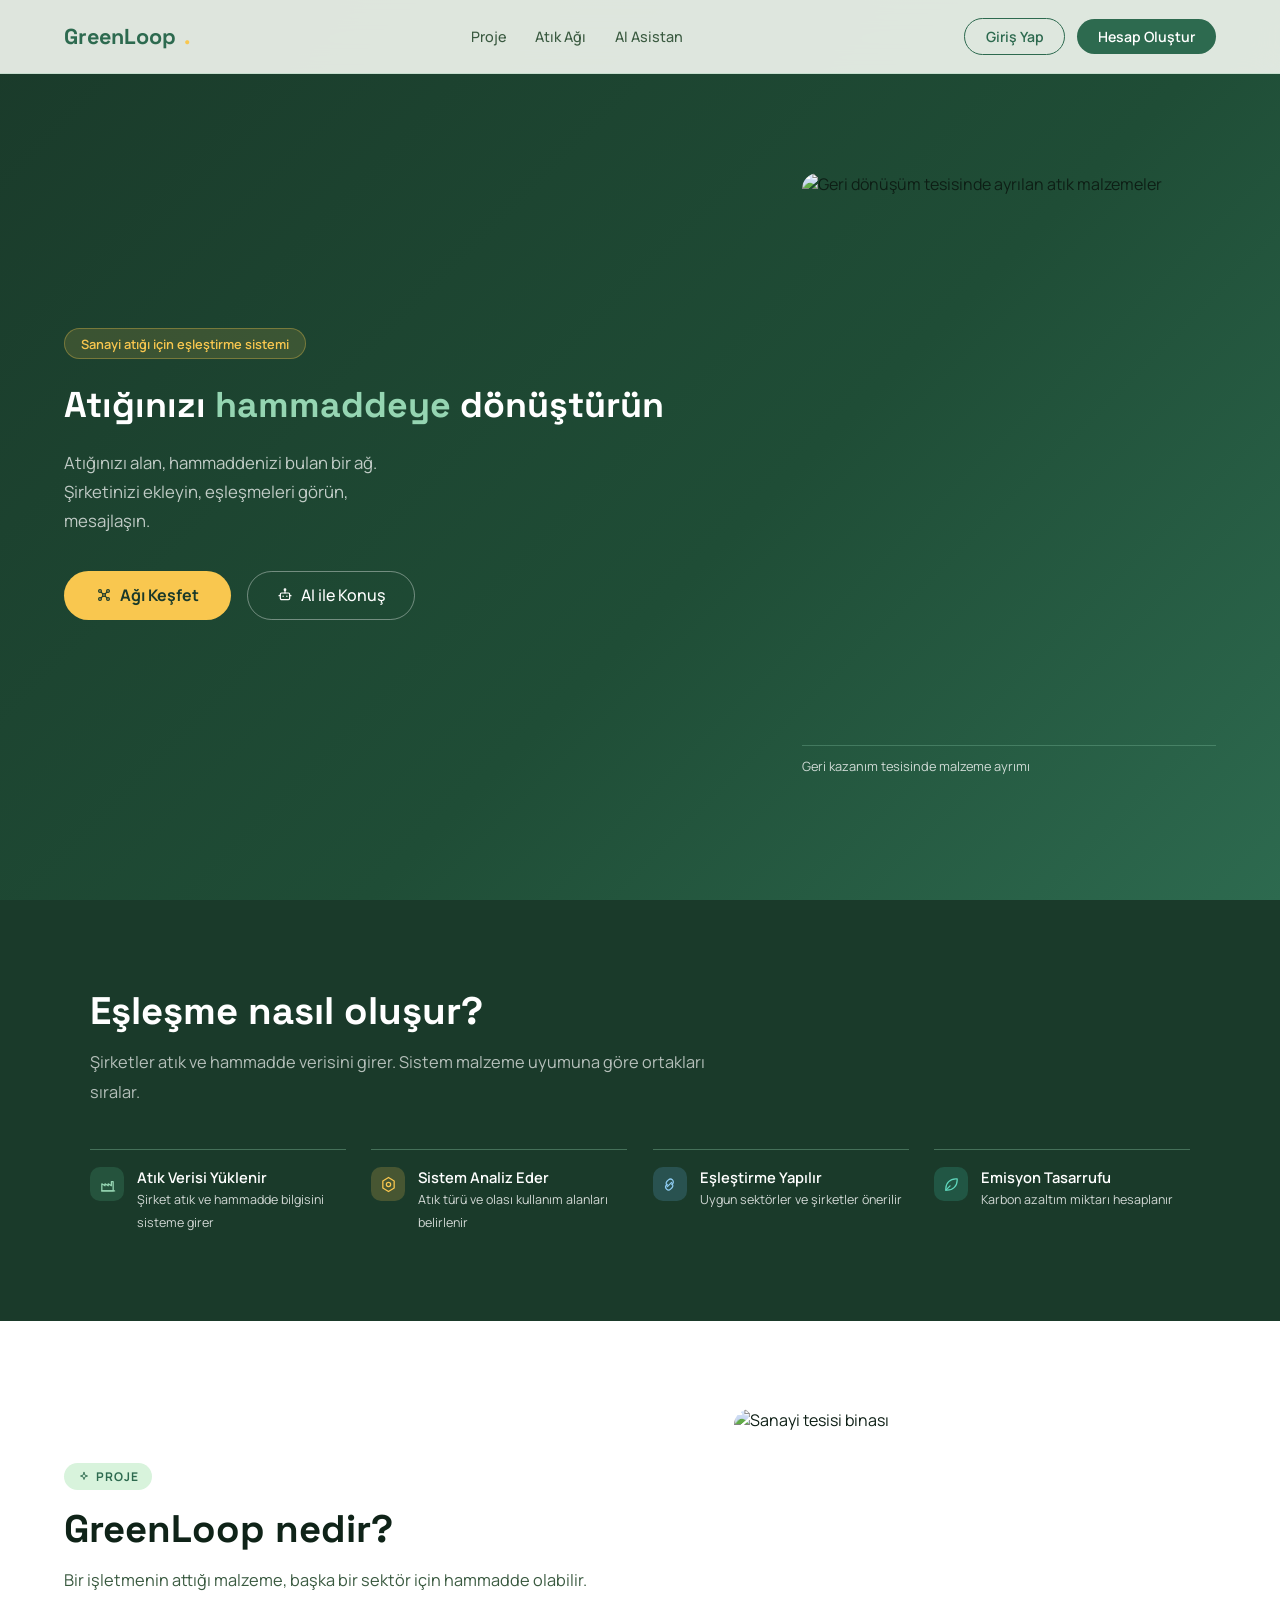
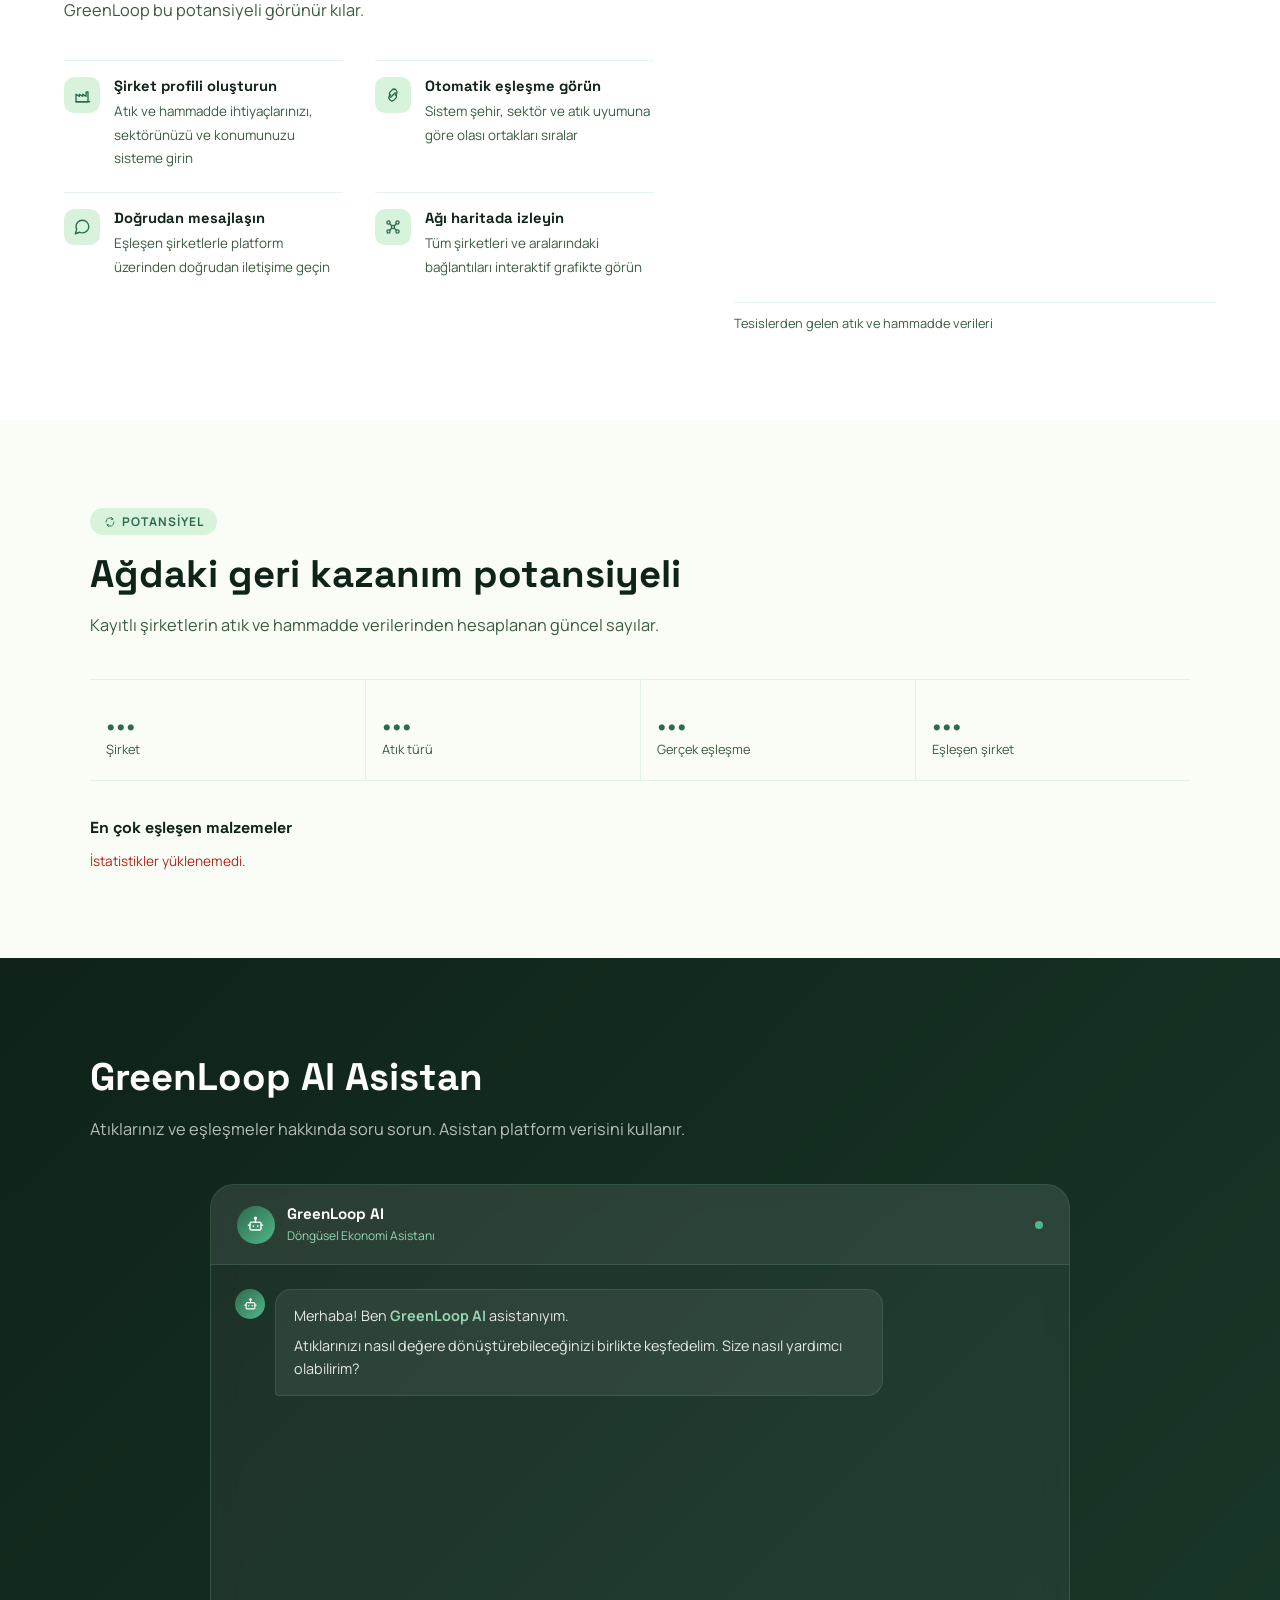
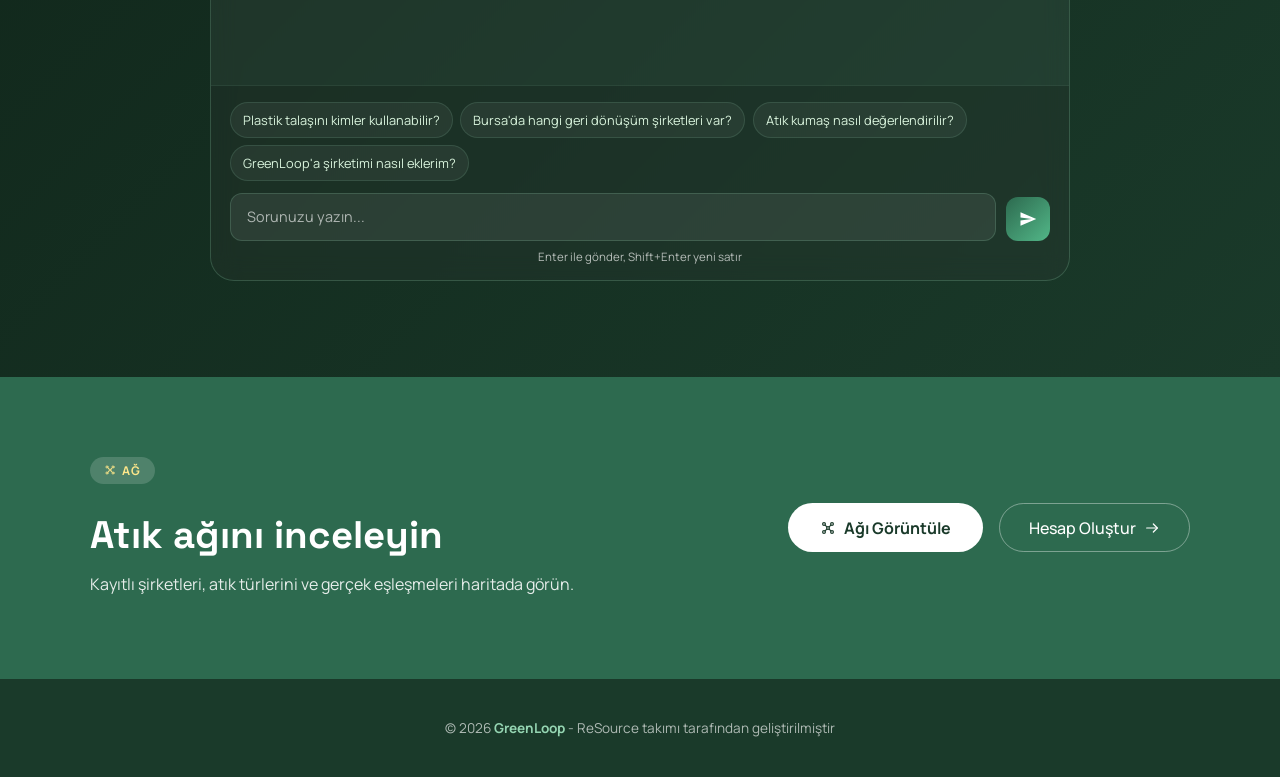
==== commit 02f437e3: "Switch to self-hosted Space Grotesk and Manrope fonts" ====
--- a/index.html
+++ b/index.html
@@ -5,9 +5,8 @@
   <link rel="icon" href="data:," />
   <meta name="viewport" content="width=device-width, initial-scale=1.0" />
   <title>GreenLoop - Atıkları Değere Dönüştürün</title>
-  <link href="https://fonts.googleapis.com/css2?family=Syne:wght@400;600;700;800&family=DM+Sans:ital,wght@0,300;0,400;0,500;1,300&display=swap" rel="stylesheet" />
-  <link rel="stylesheet" href="assets/css/shared.css?v=13" />
-  <link rel="stylesheet" href="assets/css/index.css?v=13" />
+  <link rel="stylesheet" href="assets/css/shared.css?v=16" />
+  <link rel="stylesheet" href="assets/css/index.css?v=16" />
 </head>
 <body>
 <a class="skip-link" href="#main-content">İçeriğe geç</a>
@@ -126,9 +125,9 @@
   <p>© 2026 <strong>GreenLoop</strong> - ReSource takımı tarafından geliştirilmiştir</p>
 </footer>
 
-<script src="icons.js?v=13"></script>
-<script src="api.js?v=13"></script>
-<script src="assets/js/nav.js?v=13"></script>
-<script src="assets/js/index.js?v=13"></script>
+<script src="icons.js?v=16"></script>
+<script src="api.js?v=16"></script>
+<script src="assets/js/nav.js?v=16"></script>
+<script src="assets/js/index.js?v=16"></script>
 </body>
 </html>
--- a/assets/css/shared.css
+++ b/assets/css/shared.css
@@ -1,4 +1,38 @@
 /* GreenLoop – Shared CSS */
+
+@font-face {
+  font-family: 'Manrope';
+  font-style: normal;
+  font-weight: 400 700;
+  font-display: swap;
+  src: url('../fonts/manrope-latin-ext.woff2?v=16') format('woff2');
+  unicode-range: U+0100-02BA, U+02BD-02C5, U+02C7-02CC, U+02CE-02D7, U+02DD-02FF, U+0304, U+0308, U+0329, U+1D00-1DBF, U+1E00-1E9F, U+1EF2-1EFF, U+2020, U+20A0-20AB, U+20AD-20C4, U+2113, U+2C60-2C7F, U+A720-A7FF;
+}
+@font-face {
+  font-family: 'Manrope';
+  font-style: normal;
+  font-weight: 400 700;
+  font-display: swap;
+  src: url('../fonts/manrope-latin.woff2?v=16') format('woff2');
+  unicode-range: U+0000-00FF, U+0131, U+0152-0153, U+02BB-02BC, U+02C6, U+02DA, U+02DC, U+0304, U+0308, U+0329, U+2000-206F, U+20AC, U+2122, U+2191, U+2193, U+2212, U+2215, U+FEFF, U+FFFD;
+}
+@font-face {
+  font-family: 'Space Grotesk';
+  font-style: normal;
+  font-weight: 400 700;
+  font-display: swap;
+  src: url('../fonts/space-grotesk-latin-ext.woff2?v=16') format('woff2');
+  unicode-range: U+0100-02BA, U+02BD-02C5, U+02C7-02CC, U+02CE-02D7, U+02DD-02FF, U+0304, U+0308, U+0329, U+1D00-1DBF, U+1E00-1E9F, U+1EF2-1EFF, U+2020, U+20A0-20AB, U+20AD-20C4, U+2113, U+2C60-2C7F, U+A720-A7FF;
+}
+@font-face {
+  font-family: 'Space Grotesk';
+  font-style: normal;
+  font-weight: 400 700;
+  font-display: swap;
+  src: url('../fonts/space-grotesk-latin.woff2?v=16') format('woff2');
+  unicode-range: U+0000-00FF, U+0131, U+0152-0153, U+02BB-02BC, U+02C6, U+02DA, U+02DC, U+0304, U+0308, U+0329, U+2000-206F, U+20AC, U+2122, U+2191, U+2193, U+2212, U+2215, U+FEFF, U+FFFD;
+}
+
 /* Standardized design tokens */
 :root {
   --gd:#1a3a2a;
@@ -42,7 +76,7 @@
 .skip-link:focus { top:1rem; outline:2px solid var(--gb); }
 
 body {
-  font-family:'DM Sans',sans-serif;
+  font-family:'Manrope',sans-serif;
   background:var(--cream);
   color:var(--td);
   overflow-x:hidden;
--- a/assets/css/index.css
+++ b/assets/css/index.css
@@ -17,7 +17,7 @@
 nav.scrolled { box-shadow:0 4px 24px rgba(26,58,42,.10); }
 .nav-sentinel { position:absolute; top:0; left:0; width:1px; height:40px; pointer-events:none; }
 .nav-logo {
-  font-family:'Syne',sans-serif;
+  font-family:'Space Grotesk',sans-serif;
   font-weight:800;
   font-size:1.35rem;
   color:var(--gm);
@@ -88,7 +88,7 @@
   margin-bottom:1.6rem;
 }
 h1 {
-  font-family:'Syne',sans-serif;
+  font-family:'Space Grotesk',sans-serif;
   font-size:clamp(2rem,2.8vw,2.5rem);
   font-weight:800;
   line-height:1.12;
@@ -165,7 +165,7 @@
   margin-bottom:1rem;
 }
 h2 {
-  font-family:'Syne',sans-serif;
+  font-family:'Space Grotesk',sans-serif;
   font-size:clamp(1.8rem,3vw,2.6rem);
   font-weight:800;
   line-height:1.2;
@@ -250,7 +250,7 @@
 }
 .feature-icon .icon{width:18px;height:18px;}
 .feature-body strong {
-  font-family:'Syne',sans-serif;
+  font-family:'Space Grotesk',sans-serif;
   font-weight:700;
   font-size:.92rem;
   color:var(--td);
@@ -270,7 +270,7 @@
 .band-item { padding:1.4rem 1rem; display:flex; flex-direction:column; gap:.35rem; }
 .band-item + .band-item { border-left:1px solid var(--green-rgba); }
 .band-value {
-  font-family:'Syne',sans-serif;
+  font-family:'Space Grotesk',sans-serif;
   font-size:2rem;
   font-weight:800;
   color:var(--gm);
@@ -278,14 +278,14 @@
 }
 .band-key { font-size:.8rem; color:var(--tm); }
 .material-heading {
-  font-family:'Syne',sans-serif;
+  font-family:'Space Grotesk',sans-serif;
   font-size:1rem;
   color:var(--td);
   margin-top:2.2rem;
 }
 .material-list { display:flex; flex-wrap:wrap; gap:.6rem 1.6rem; margin-top:.9rem; }
 .material-item { display:inline-flex; gap:.45rem; align-items:baseline; font-size:.88rem; color:var(--td); }
-.material-item strong { font-family:'Syne',sans-serif; color:var(--gm); }
+.material-item strong { font-family:'Space Grotesk',sans-serif; color:var(--gm); }
 .skeleton-line {
   display:block;
   width:8rem;
@@ -360,7 +360,7 @@
 }
 .chat-header-avatar .icon{width:19px;height:19px;}
 .chat-header-info strong {
-  font-family:'Syne',sans-serif;
+  font-family:'Space Grotesk',sans-serif;
   font-size:.95rem;
   font-weight:700;
   color:var(--white);
@@ -459,7 +459,7 @@
 }
 .cmsg-bubble h3{
   color:var(--gl);
-  font-family:'Syne',sans-serif;
+  font-family:'Space Grotesk',sans-serif;
   margin-bottom:4px;
   font-size:.95rem;
 }
@@ -536,7 +536,7 @@
   border-radius:12px;
   padding:.75rem 1rem;
   font-size:.9rem;
-  font-family:'DM Sans',sans-serif;
+  font-family:'Manrope',sans-serif;
   resize:none;
   min-height:44px;
   max-height:140px;
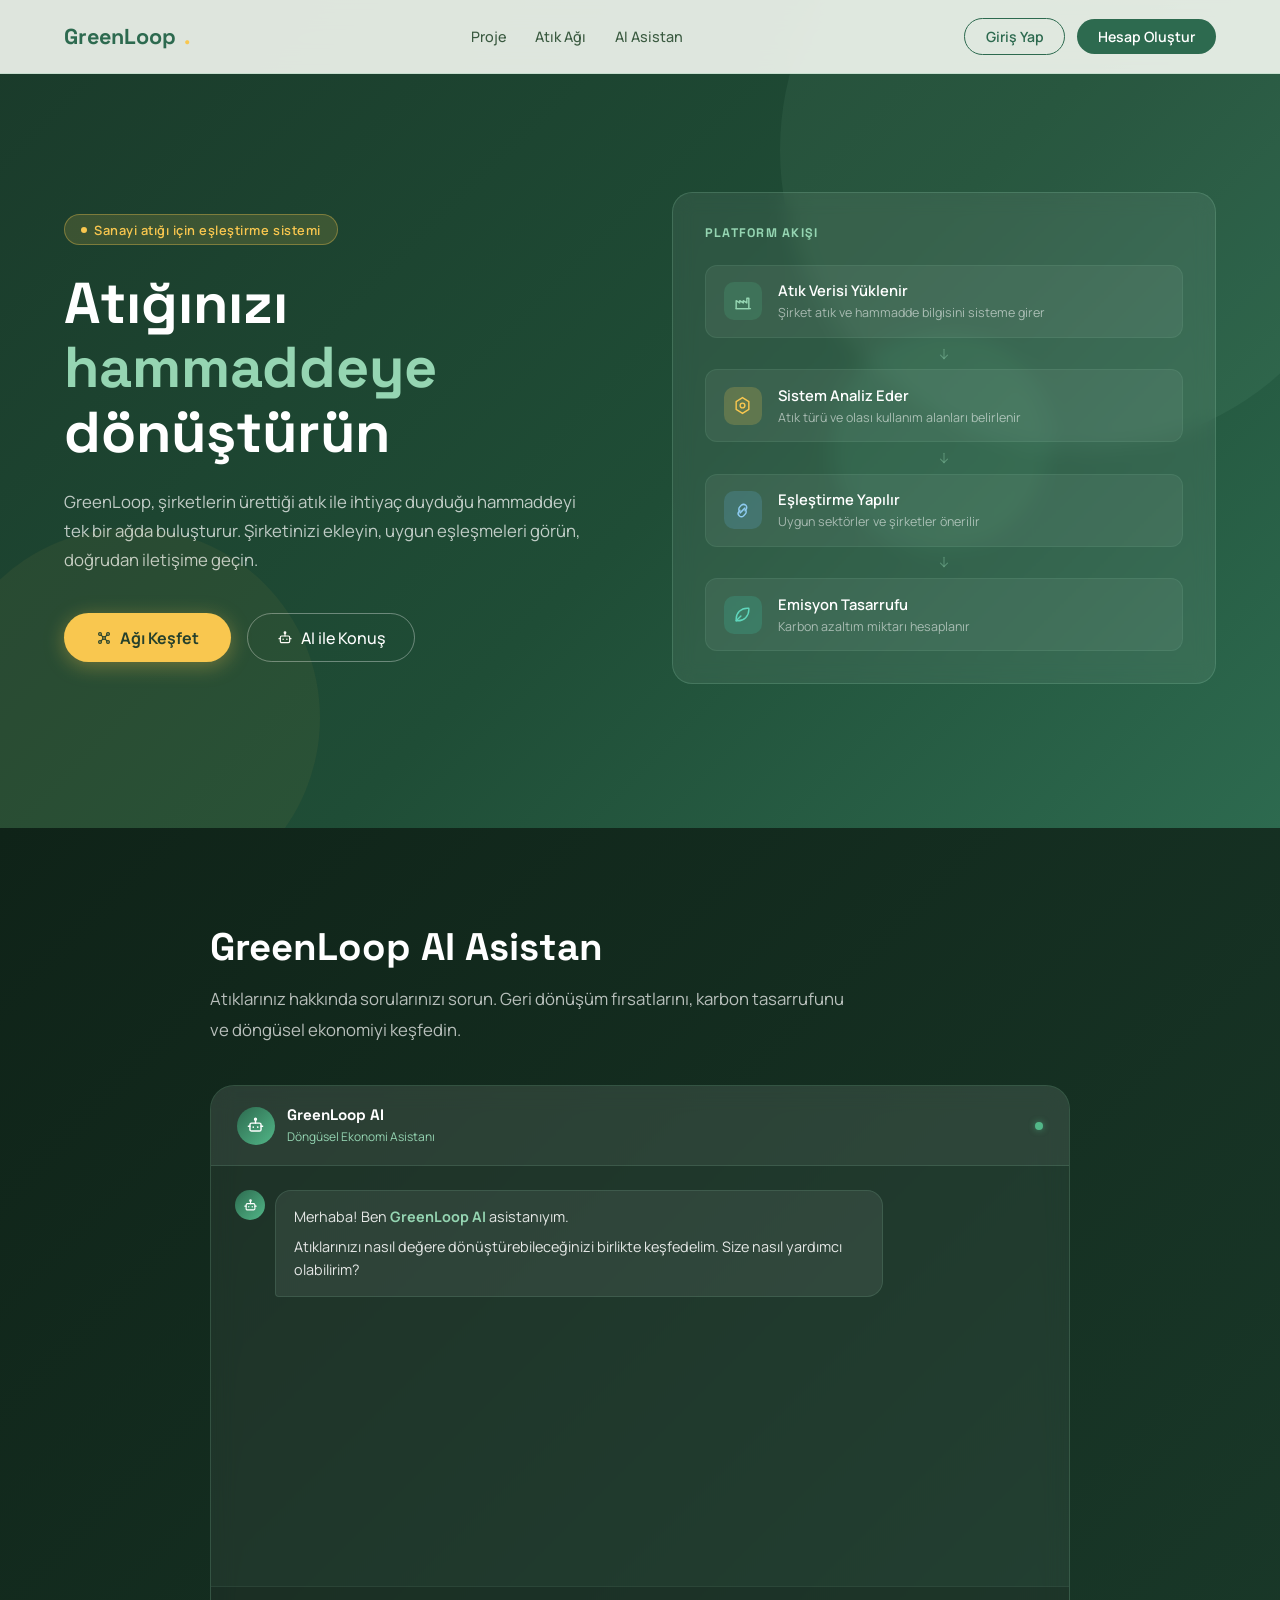
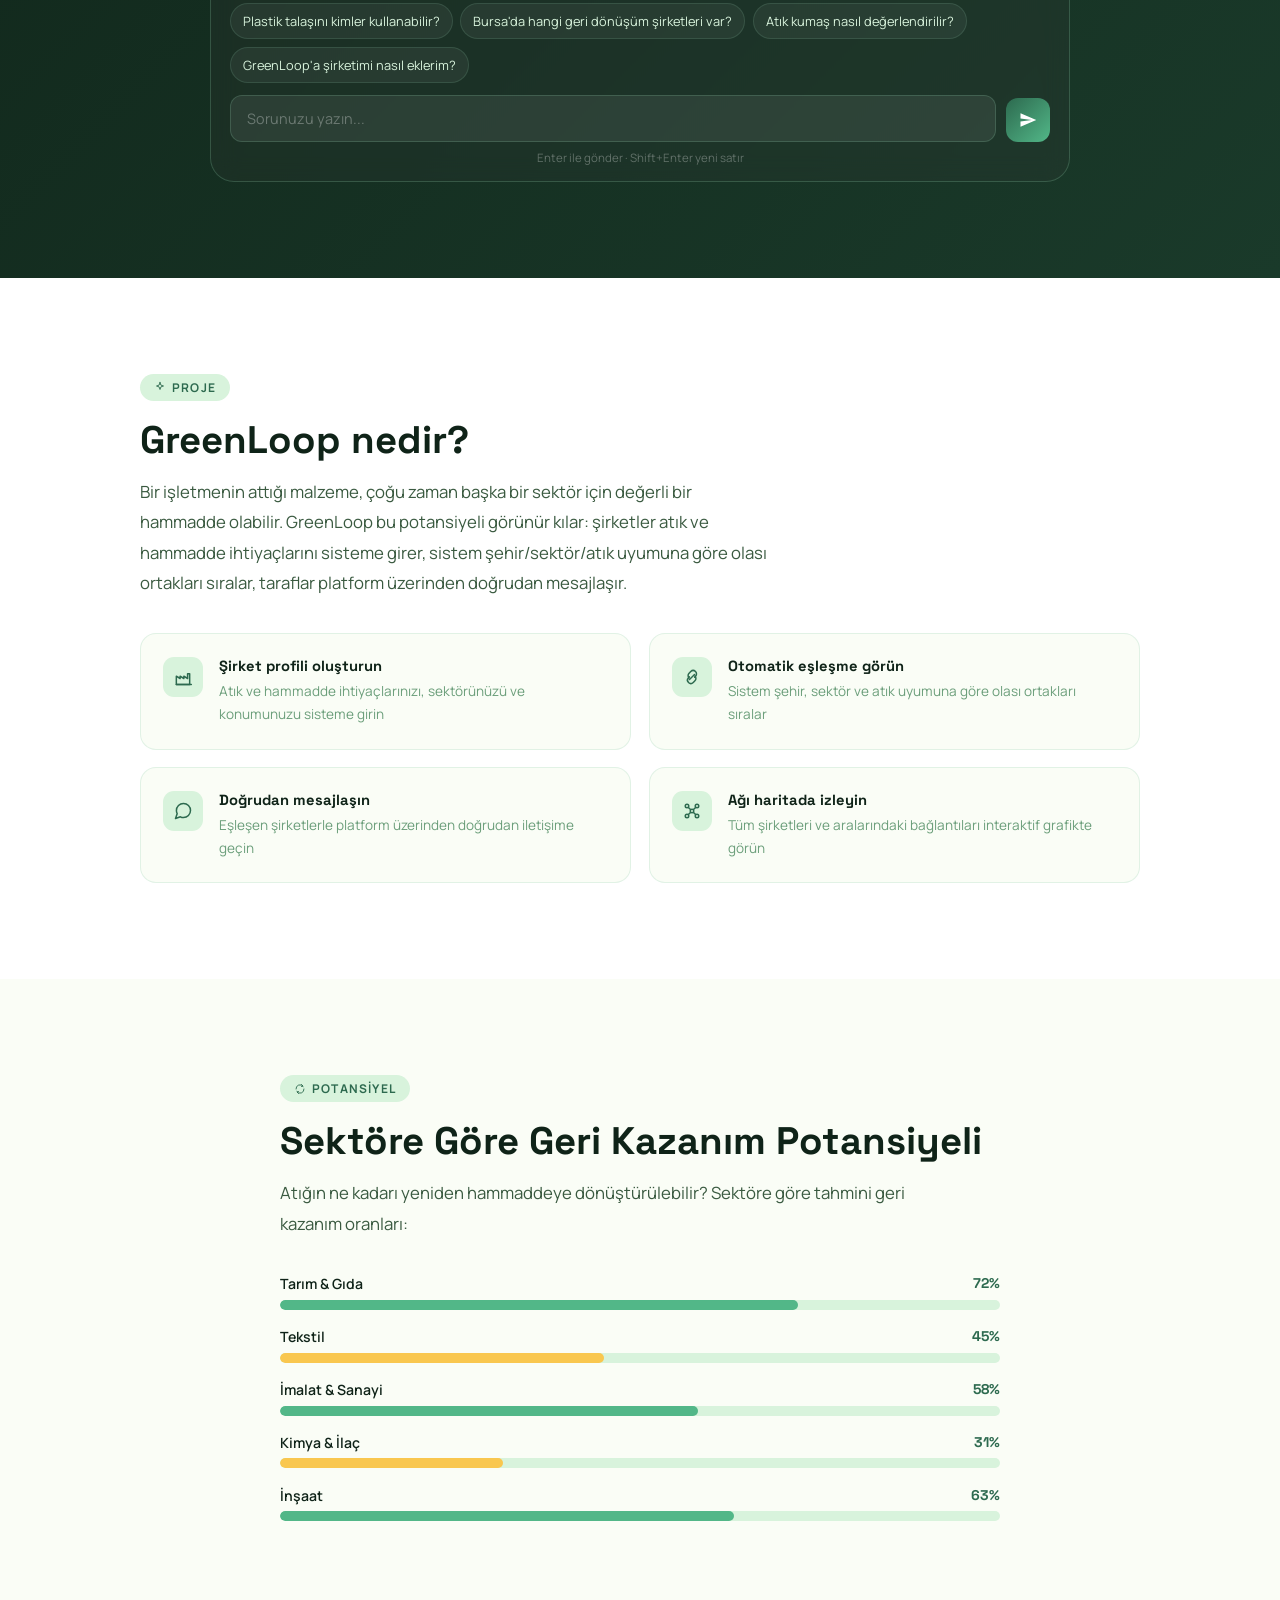
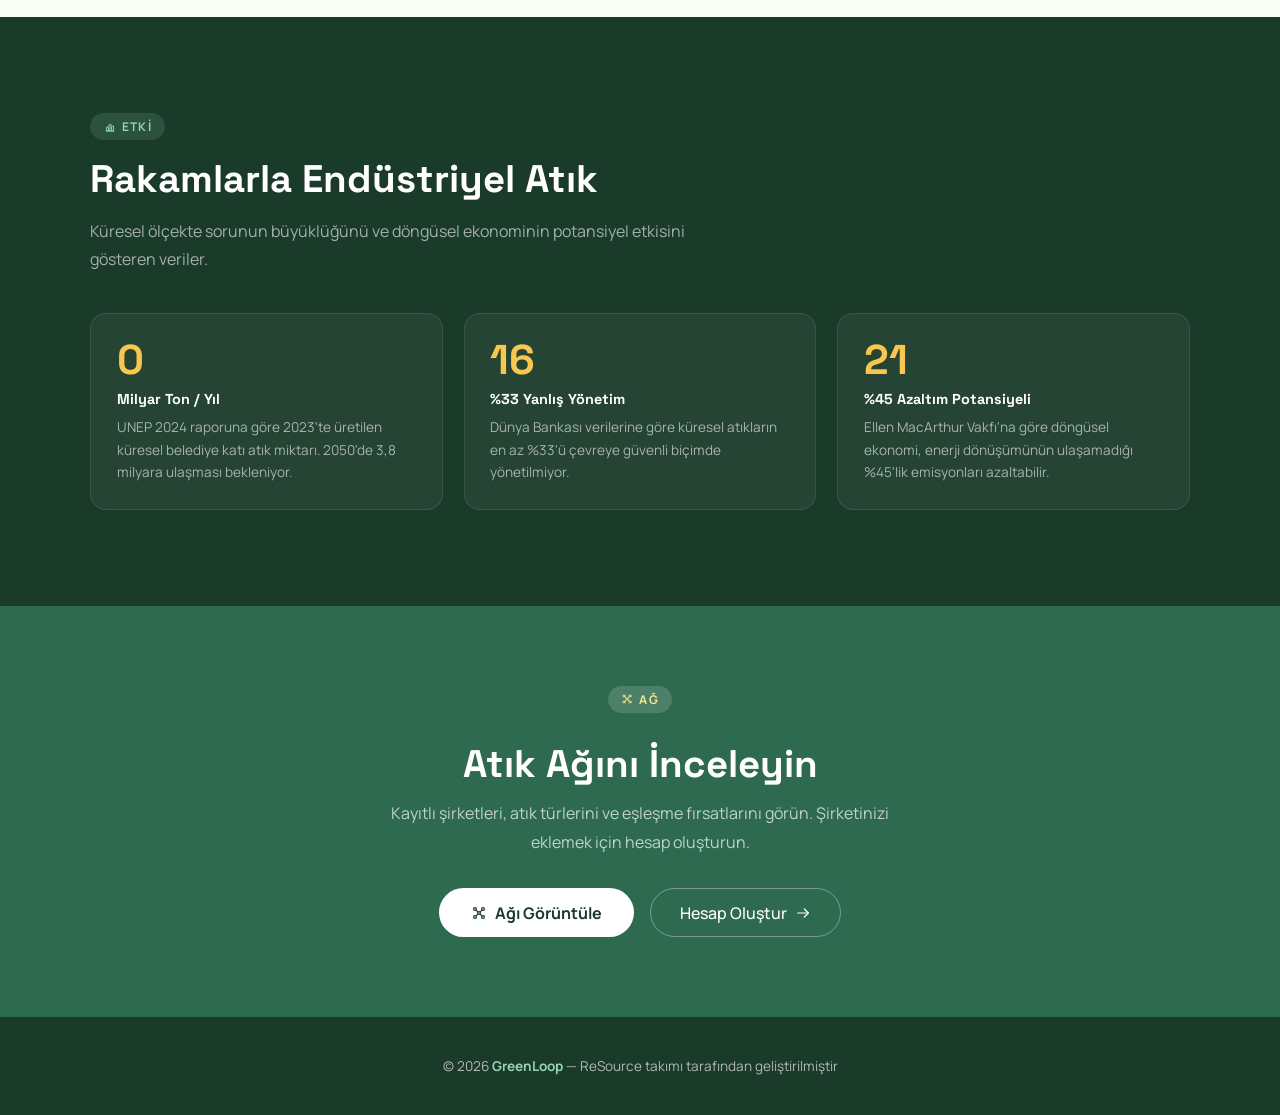
==== commit 77320d84: "Restore the original frontend layout with the new self-hosted fonts" ====
--- a/index.html
+++ b/index.html
@@ -4,83 +4,47 @@
   <meta charset="UTF-8" />
   <link rel="icon" href="data:," />
   <meta name="viewport" content="width=device-width, initial-scale=1.0" />
-  <title>GreenLoop - Atıkları Değere Dönüştürün</title>
-  <link rel="stylesheet" href="assets/css/shared.css?v=16" />
-  <link rel="stylesheet" href="assets/css/index.css?v=16" />
+  <title>GreenLoop – Atıkları Değere Dönüştürün</title>
+<link rel="stylesheet" href="assets/css/shared.css?v=18" />
+  <link rel="stylesheet" href="assets/css/index.css?v=18" />
 </head>
 <body>
 <a class="skip-link" href="#main-content">İçeriğe geç</a>
 <span id="main-content" tabindex="-1"></span>
 
+
 <nav id="nav" data-nav="home" aria-label="Ana gezinme"></nav>
 
 <section id="hero">
+  <div class="hero-bg-circles"><span></span><span></span><span></span></div>
   <div class="hero-grid">
     <div class="hero-left">
-      <div class="hero-badge">Sanayi atığı için eşleştirme sistemi</div>
-      <h1>Atığınızı <em>hammaddeye</em> dönüştürün</h1>
-      <p class="hero-sub">Atığınızı alan, hammaddenizi bulan bir ağ. Şirketinizi ekleyin, eşleşmeleri görün, mesajlaşın.</p>
+      <div class="hero-badge"><span class="dot-ping"></span>Sanayi atığı için eşleştirme sistemi</div>
+      <h1>Atığınızı<br><em>hammaddeye</em> dönüştürün</h1>
+      <p class="hero-sub">GreenLoop, şirketlerin ürettiği atık ile ihtiyaç duyduğu hammaddeyi tek bir ağda buluşturur. Şirketinizi ekleyin, uygun eşleşmeleri görün, doğrudan iletişime geçin.</p>
       <div class="hero-actions">
         <a href="network.html" class="btn-primary" id="btn-explore"></a>
         <a href="#chat-section" class="btn-outline" id="btn-ai"></a>
       </div>
     </div>
-    <figure class="hero-media">
-      <img src="https://commons.wikimedia.org/wiki/Special:FilePath/Material_recovery_facility_2004-03-24.jpg?width=1200" alt="Geri dönüşüm tesisinde ayrılan atık malzemeler" fetchpriority="high" />
-      <figcaption>Geri kazanım tesisinde malzeme ayrımı</figcaption>
-    </figure>
-  </div>
-</section>
-
-<section id="stats">
-  <div class="section-wrap">
-    <h2 class="reveal">Eşleşme nasıl oluşur?</h2>
-    <p class="section-lead reveal">Şirketler atık ve hammadde verisini girer. Sistem malzeme uyumuna göre ortakları sıralar.</p>
-    <div class="flow-steps" id="flow-steps"></div>
-  </div>
-</section>
-
-<section id="about">
-  <div class="about-grid">
-    <div>
-      <span class="section-tag reveal" id="about-tag"></span>
-      <h2 class="reveal">GreenLoop nedir?</h2>
-      <p class="section-lead reveal">Bir işletmenin attığı malzeme, başka bir sektör için hammadde olabilir. GreenLoop bu potansiyeli görünür kılar.</p>
-      <div class="feature-grid" id="feature-grid"></div>
+    <div class="hero-visual">
+      <div class="flow-card">
+        <div class="flow-card-title">Platform Akışı</div>
+        <div class="flow-steps" id="flow-steps"></div>
+      </div>
     </div>
-    <figure class="about-media">
-      <img src="https://commons.wikimedia.org/wiki/Special:FilePath/Unifi_textile_plant_in_Reidsville.jpg?width=1200" alt="Sanayi tesisi binası" loading="lazy" />
-      <figcaption>Tesislerden gelen atık ve hammadde verileri</figcaption>
-    </figure>
-  </div>
-</section>
-
-<section id="recovery">
-  <div class="section-wrap">
-    <span class="section-tag reveal" id="recovery-tag"></span>
-    <h2 class="reveal">Ağdaki geri kazanım potansiyeli</h2>
-    <p class="section-lead reveal">Kayıtlı şirketlerin atık ve hammadde verilerinden hesaplanan güncel sayılar.</p>
-    <p class="sr-only" id="stats-status" role="status">İstatistikler yükleniyor.</p>
-    <div class="stats-band" id="stats-band" aria-busy="true">
-      <div class="band-item"><span class="band-value" data-stat="sirket">...</span><span class="band-key">Şirket</span></div>
-      <div class="band-item"><span class="band-value" data-stat="atikTuru">...</span><span class="band-key">Atık türü</span></div>
-      <div class="band-item"><span class="band-value" data-stat="eslesme">...</span><span class="band-key">Gerçek eşleşme</span></div>
-      <div class="band-item"><span class="band-value" data-stat="eslesenSirket">...</span><span class="band-key">Eşleşen şirket</span></div>
-    </div>
-    <h3 class="material-heading">En çok eşleşen malzemeler</h3>
-    <div class="material-list" id="top-materials" aria-busy="true"><span class="skeleton-line" aria-hidden="true"></span></div>
   </div>
 </section>
 
 <section id="chat-section">
-  <div class="section-wrap">
+  <div style="max-width:860px;margin:0 auto;">
     <h2 class="reveal">GreenLoop AI Asistan</h2>
-    <p class="section-lead reveal">Atıklarınız ve eşleşmeler hakkında soru sorun. Asistan platform verisini kullanır.</p>
+    <p class="section-lead reveal">Atıklarınız hakkında sorularınızı sorun. Geri dönüşüm fırsatlarını, karbon tasarrufunu ve döngüsel ekonomiyi keşfedin.</p>
     <div class="chat-container reveal">
       <div class="chat-header">
         <div class="chat-header-avatar" id="chat-header-avatar"></div>
         <div class="chat-header-info"><strong>GreenLoop AI</strong><small>Döngüsel Ekonomi Asistanı</small></div>
-        <div class="chat-status-dot" aria-hidden="true"></div>
+        <div class="chat-status-dot"></div>
       </div>
       <div class="chat-messages" id="chat-messages" role="log" aria-label="Sohbet mesajları">
         <div class="cmsg assistant">
@@ -101,19 +65,54 @@
           <textarea id="chat-textarea" class="chat-textarea" aria-describedby="chat-hint" placeholder="Sorunuzu yazın..." rows="1" maxlength="1000"></textarea>
           <button type="submit" id="chat-send" class="chat-send-btn" aria-label="Gönder"><svg viewBox="0 0 24 24" aria-hidden="true"><path d="M2 21l21-9L2 3v7l15 2-15 2v7z"/></svg></button>
         </form>
-        <p class="chat-hint" id="chat-hint">Enter ile gönder, Shift+Enter yeni satır</p>
+        <p class="chat-hint" id="chat-hint">Enter ile gönder · Shift+Enter yeni satır</p>
       </div>
     </div>
   </div>
 </section>
 
+<section id="about">
+  <div class="about-wrap">
+    <span class="section-tag reveal" id="about-tag"></span>
+    <h2 class="reveal">GreenLoop nedir?</h2>
+    <p class="section-lead reveal">Bir işletmenin attığı malzeme, çoğu zaman başka bir sektör için değerli bir hammadde olabilir. GreenLoop bu potansiyeli görünür kılar: şirketler atık ve hammadde ihtiyaçlarını sisteme girer, sistem şehir/sektör/atık uyumuna göre olası ortakları sıralar, taraflar platform üzerinden doğrudan mesajlaşır.</p>
+    <div class="feature-grid" id="feature-grid"></div>
+  </div>
+</section>
+
+<section id="recovery">
+  <div class="recovery-wrap">
+    <span class="section-tag reveal" id="recovery-tag"></span>
+    <h2 class="reveal">Sektöre Göre Geri Kazanım Potansiyeli</h2>
+    <p class="section-lead reveal">Atığın ne kadarı yeniden hammaddeye dönüştürülebilir? Sektöre göre tahmini geri kazanım oranları:</p>
+    <div class="waste-bar-list">
+      <div class="waste-bar-item"><span class="waste-bar-label">Tarım & Gıda <span>72%</span></span><div class="bar-track"><div class="bar-fill" data-width=".72"></div></div></div>
+      <div class="waste-bar-item"><span class="waste-bar-label">Tekstil <span>45%</span></span><div class="bar-track"><div class="bar-fill yellow-bar" data-width=".45"></div></div></div>
+      <div class="waste-bar-item"><span class="waste-bar-label">İmalat & Sanayi <span>58%</span></span><div class="bar-track"><div class="bar-fill" data-width=".58"></div></div></div>
+      <div class="waste-bar-item"><span class="waste-bar-label">Kimya & İlaç <span>31%</span></span><div class="bar-track"><div class="bar-fill yellow-bar" data-width=".31"></div></div></div>
+      <div class="waste-bar-item"><span class="waste-bar-label">İnşaat <span>63%</span></span><div class="bar-track"><div class="bar-fill" data-width=".63"></div></div></div>
+    </div>
+  </div>
+</section>
+
+<section id="stats">
+  <div class="stats-wrap">
+    <span class="section-tag reveal" id="stats-tag"></span>
+    <h2 class="reveal">Rakamlarla Endüstriyel Atık</h2>
+    <p class="stats-sub reveal">Küresel ölçekte sorunun büyüklüğünü ve döngüsel ekonominin potansiyel etkisini gösteren veriler.</p>
+    <div class="stats-grid">
+      <div class="stat-card reveal"><div class="stat-number" data-target="2">0</div><h4>Milyar Ton / Yıl</h4><p>UNEP 2024 raporuna göre 2023'te üretilen küresel belediye katı atık miktarı. 2050'de 3,8 milyara ulaşması bekleniyor.</p></div>
+      <div class="stat-card reveal"><div class="stat-number" data-target="33">0</div><h4>%33 Yanlış Yönetim</h4><p>Dünya Bankası verilerine göre küresel atıkların en az %33'ü çevreye güvenli biçimde yönetilmiyor.</p></div>
+      <div class="stat-card reveal"><div class="stat-number" data-target="45">0</div><h4>%45 Azaltım Potansiyeli</h4><p>Ellen MacArthur Vakfı'na göre döngüsel ekonomi, enerji dönüşümünün ulaşamadığı %45'lik emisyonları azaltabilir.</p></div>
+    </div>
+  </div>
+</section>
+
 <section id="network-cta">
-  <div class="section-wrap cta-grid">
-    <div>
-      <span class="section-tag" id="network-tag"></span>
-      <h2 class="reveal">Atık ağını inceleyin</h2>
-      <p class="reveal">Kayıtlı şirketleri, atık türlerini ve gerçek eşleşmeleri haritada görün.</p>
-    </div>
+  <div style="max-width:700px;margin:0 auto;">
+    <span class="section-tag reveal" style="background:rgba(255,255,255,.15);color:var(--yellow-soft);" id="network-tag"></span>
+    <h2 class="reveal" style="color:#fff;margin:.75rem 0;">Atık Ağını İnceleyin</h2>
+    <p class="reveal" style="color:rgba(255,255,255,.7);font-size:1rem;line-height:1.8;max-width:520px;margin:0 auto 2rem;">Kayıtlı şirketleri, atık türlerini ve eşleşme fırsatlarını görün. Şirketinizi eklemek için hesap oluşturun.</p>
     <div class="join-actions reveal">
       <a href="network.html" class="btn-white" id="btn-network"></a>
       <a href="login.html?tab=register" class="btn-outline" id="btn-register" data-preview-dashboard></a>
@@ -122,12 +121,12 @@
 </section>
 
 <footer>
-  <p>© 2026 <strong>GreenLoop</strong> - ReSource takımı tarafından geliştirilmiştir</p>
+  <p>© 2026 <strong>GreenLoop</strong> — ReSource takımı tarafından geliştirilmiştir</p>
 </footer>
 
-<script src="icons.js?v=16"></script>
-<script src="api.js?v=16"></script>
-<script src="assets/js/nav.js?v=16"></script>
-<script src="assets/js/index.js?v=16"></script>
+<script src="icons.js?v=18"></script>
+<script src="api.js?v=18"></script>
+<script src="assets/js/nav.js?v=18"></script>
+<script src="assets/js/index.js?v=18"></script>
 </body>
 </html>
--- a/assets/css/shared.css
+++ b/assets/css/shared.css
@@ -32,6 +32,8 @@
   src: url('../fonts/space-grotesk-latin.woff2?v=16') format('woff2');
   unicode-range: U+0000-00FF, U+0131, U+0152-0153, U+02BB-02BC, U+02C6, U+02DA, U+02DC, U+0304, U+0308, U+0329, U+2000-206F, U+20AC, U+2122, U+2191, U+2193, U+2212, U+2215, U+FEFF, U+FFFD;
 }
+
+/* Standardized design tokens */
 
 /* Standardized design tokens */
 :root {
--- a/assets/css/index.css
+++ b/assets/css/index.css
@@ -1,4 +1,4 @@
-/* GreenLoop - index.css */
+/* GreenLoop – index.css */
 nav {
   position:fixed;
   top:0;
@@ -15,7 +15,6 @@
   transition:box-shadow .3s;
 }
 nav.scrolled { box-shadow:0 4px 24px rgba(26,58,42,.10); }
-.nav-sentinel { position:absolute; top:0; left:0; width:1px; height:40px; pointer-events:none; }
 .nav-logo {
   font-family:'Space Grotesk',sans-serif;
   font-weight:800;
@@ -59,37 +58,54 @@
 .nav-btn.outline:hover { background:var(--gp); }
 
 #hero {
-  min-height:100dvh;
-  display:flex;
-  align-items:center;
-  padding:6rem 5vw 3rem;
-  background:linear-gradient(135deg,var(--gd) 0%,#1f4d36 58%,var(--gm) 100%);
+  min-height:92vh;
+  display:flex;
+  align-items:center;
+  padding:7rem 5vw 4rem;
+  position:relative;
   overflow:hidden;
-}
+  background:linear-gradient(135deg,var(--gd) 0%,#1f4d36 55%,#2d6a4f 100%);
+}
+.hero-bg-circles {
+  position:absolute;
+  inset:0;
+  pointer-events:none;
+}
+.hero-bg-circles span {
+  position:absolute;
+  border-radius:50%;
+  background:rgba(149,213,178,.07);
+}
+.hero-bg-circles span:nth-child(1){width:600px;height:600px;top:-150px;right:-100px;}
+.hero-bg-circles span:nth-child(2){width:380px;height:380px;bottom:-80px;left:-60px;background:rgba(249,199,79,.05);}
+.hero-bg-circles span:nth-child(3){width:220px;height:220px;top:40%;right:18%;background:rgba(82,183,136,.09);}
 .hero-grid {
   display:grid;
-  grid-template-columns:1.25fr .75fr;
-  gap:3rem;
+  grid-template-columns:1fr 1fr;
+  gap:4rem;
   align-items:center;
   max-width:1200px;
+  margin:0 auto;
   width:100%;
-  margin:0 auto;
 }
 .hero-badge {
   display:inline-flex;
   align-items:center;
-  background:rgba(249,199,79,.14);
-  border:1px solid rgba(249,199,79,.32);
+  gap:.45rem;
+  background:rgba(249,199,79,.15);
+  border:1px solid rgba(249,199,79,.35);
   color:var(--y);
   padding:.35rem 1rem;
   border-radius:100px;
   font-size:.8rem;
   font-weight:600;
+  letter-spacing:.04em;
   margin-bottom:1.6rem;
 }
+.hero-badge .dot-ping{width:6px;height:6px;border-radius:50%;background:var(--yellow);}
 h1 {
   font-family:'Space Grotesk',sans-serif;
-  font-size:clamp(2rem,2.8vw,2.5rem);
+  font-size:clamp(2.2rem,4.5vw,3.6rem);
   font-weight:800;
   line-height:1.12;
   color:var(--white);
@@ -100,9 +116,14 @@
   font-size:1.05rem;
   line-height:1.75;
   color:rgba(255,255,255,.72);
-  max-width:34ch;
-}
-.hero-actions { margin-top:2.2rem; display:flex; gap:1rem; flex-wrap:wrap; }
+  max-width:520px;
+}
+.hero-actions {
+  margin-top:2.4rem;
+  display:flex;
+  gap:1rem;
+  flex-wrap:wrap;
+}
 .btn-primary {
   background:var(--y);
   color:var(--gd);
@@ -114,11 +135,12 @@
   display:inline-flex;
   align-items:center;
   gap:.5rem;
-  transition:transform .15s,background .2s;
-}
-.btn-primary:hover { background:var(--ys); transform:translateY(-1px); }
+  transition:transform .15s,box-shadow .2s;
+  box-shadow:0 4px 20px rgba(249,199,79,.35);
+}
+.btn-primary:hover { transform:translateY(-2px); box-shadow:0 8px 28px rgba(249,199,79,.45); }
 .btn-outline {
-  border:1.5px solid rgba(255,255,255,.38);
+  border:1.5px solid rgba(255,255,255,.35);
   color:var(--white);
   padding:.78rem 1.8rem;
   border-radius:100px;
@@ -130,33 +152,69 @@
   gap:.5rem;
   transition:background .2s,border-color .2s;
 }
-.btn-outline:hover { background:rgba(255,255,255,.1); border-color:rgba(255,255,255,.65); }
-.hero-media,.about-media { margin:0; }
-.hero-media img,.about-media img {
-  width:100%;
-  object-fit:cover;
-  display:block;
-  border-radius:16px;
-  filter:saturate(.82) contrast(1.04);
-}
-.hero-media img { height:clamp(320px,46vw,560px); }
-.hero-media figcaption,.about-media figcaption {
-  margin-top:.8rem;
-  padding-top:.7rem;
-  border-top:1px solid rgba(149,213,178,.28);
-  font-size:.8rem;
-  color:rgba(255,255,255,.78);
-}
-
-section { padding:5.5rem 5vw; }
-.section-wrap { max-width:1100px; margin:0 auto; }
+.btn-outline:hover { background:rgba(255,255,255,.1); border-color:rgba(255,255,255,.6); }
+.flow-card {
+  background:rgba(255,255,255,.07);
+  border:1px solid rgba(149,213,178,.2);
+  border-radius:20px;
+  padding:2rem;
+  backdrop-filter:blur(10px);
+}
+.flow-card-title {
+  font-family:'Space Grotesk',sans-serif;
+  font-size:.78rem;
+  font-weight:700;
+  letter-spacing:.1em;
+  text-transform:uppercase;
+  color:var(--gl);
+  margin-bottom:1.5rem;
+}
+.flow-steps { display:flex; flex-direction:column; gap:.75rem; }
+.flow-step {
+  display:flex;
+  align-items:center;
+  gap:1rem;
+  background:rgba(255,255,255,.06);
+  border-radius:12px;
+  padding:.9rem 1.1rem;
+  border:1px solid rgba(149,213,178,.1);
+  transition:background .2s;
+}
+.flow-step:hover { background:rgba(255,255,255,.11); }
+.step-icon {
+  width:38px;
+  height:38px;
+  border-radius:10px;
+  display:flex;
+  align-items:center;
+  justify-content:center;
+  flex-shrink:0;
+}
+.step-icon .icon{width:19px;height:19px;}
+.step-icon.green{background:rgba(82,183,136,.2); color:var(--gl);}
+.step-icon.yellow{background:rgba(249,199,79,.2); color:var(--y);}
+.step-icon.blue{background:rgba(100,180,230,.2); color:#8ecbf0;}
+.step-icon.teal{background:rgba(60,200,170,.2); color:#5fd6bc;}
+.step-text { color:var(--white); }
+.step-text strong { font-weight:600; font-size:.92rem; display:block; }
+.step-text span { font-size:.78rem; color:rgba(255,255,255,.55); }
+.flow-arrow {
+  text-align:center;
+  color:rgba(149,213,178,.4);
+  margin:-.2rem 0;
+  display:flex;
+  justify-content:center;
+}
+.flow-arrow .icon{width:14px;height:14px;}
+
+section { padding:6rem 5vw; }
 .section-tag {
   display:inline-flex;
   align-items:center;
   gap:.4rem;
   font-size:.75rem;
   font-weight:700;
-  letter-spacing:.08em;
+  letter-spacing:.1em;
   text-transform:uppercase;
   color:var(--gm);
   background:var(--gp);
@@ -172,75 +230,34 @@
   color:var(--td);
 }
 .section-lead {
-  font-size:1.02rem;
+  font-size:1.05rem;
   line-height:1.8;
   color:var(--tm);
-  max-width:62ch;
+  max-width:640px;
   margin-top:.9rem;
 }
 
-#stats { background:var(--gd); }
-#stats h2,#stats .section-lead { color:var(--white); }
-#stats .section-lead { color:rgba(255,255,255,.68); }
-.flow-steps {
-  margin-top:2.6rem;
-  display:grid;
-  grid-template-columns:repeat(4,1fr);
-  gap:1.6rem;
-}
-.flow-step {
-  border-top:1px solid rgba(149,213,178,.35);
-  padding-top:1.1rem;
-  display:flex;
-  gap:.8rem;
-  align-items:flex-start;
-}
-.flow-arrow { display:none; }
-.step-icon {
-  width:34px;
-  height:34px;
-  border-radius:10px;
-  display:flex;
-  align-items:center;
-  justify-content:center;
-  flex-shrink:0;
-}
-.step-icon .icon{width:17px;height:17px;}
-.step-icon.green{background:rgba(82,183,136,.2); color:var(--gl);}
-.step-icon.yellow{background:rgba(249,199,79,.2); color:var(--y);}
-.step-icon.blue{background:rgba(100,180,230,.2); color:#8ecbf0;}
-.step-icon.teal{background:rgba(60,200,170,.2); color:#5fd6bc;}
-.step-text strong { font-size:.92rem; font-weight:600; color:var(--white); display:block; }
-.step-text span { font-size:.78rem; line-height:1.6; color:rgba(255,255,255,.8); }
-
 #about { background:var(--white); }
-.about-grid {
-  max-width:1200px;
-  margin:0 auto;
-  display:grid;
-  grid-template-columns:1.1fr .9fr;
-  gap:5rem;
-  align-items:center;
-}
-.about-media img { height:clamp(300px,38vw,480px); }
-.about-media figcaption { color:var(--tm); border-color:var(--green-rgba); }
+.about-wrap { max-width:1000px; margin:0 auto; }
 .feature-grid {
   margin-top:2.2rem;
   display:grid;
   grid-template-columns:repeat(2,1fr);
-  gap:1.4rem 2rem;
+  gap:1.1rem;
 }
 .feature-card {
-  border-top:1px solid var(--green-rgba);
-  padding-top:1rem;
-  display:flex;
-  gap:.9rem;
+  background:var(--cream);
+  border:1px solid rgba(82,183,136,.15);
+  border-radius:16px;
+  padding:1.4rem;
+  display:flex;
+  gap:1rem;
   align-items:flex-start;
 }
 .feature-icon {
-  width:36px;
-  height:36px;
-  border-radius:10px;
+  width:40px;
+  height:40px;
+  border-radius:11px;
   background:var(--gp);
   color:var(--gm);
   display:flex;
@@ -248,7 +265,7 @@
   justify-content:center;
   flex-shrink:0;
 }
-.feature-icon .icon{width:18px;height:18px;}
+.feature-icon .icon{width:20px;height:20px;}
 .feature-body strong {
   font-family:'Space Grotesk',sans-serif;
   font-weight:700;
@@ -257,53 +274,118 @@
   display:block;
   margin-bottom:.25rem;
 }
-.feature-body span { font-size:.84rem; color:var(--tm); line-height:1.6; }
+.feature-body span {
+  font-size:.85rem;
+  color:var(--tl);
+  line-height:1.6;
+}
 
 #recovery { background:var(--cream); }
-.stats-band {
-  margin-top:2.4rem;
+.recovery-wrap { max-width:720px; margin:0 auto; }
+.waste-bar-list {
+  margin-top:2.2rem;
+  display:flex;
+  flex-direction:column;
+  gap:1.1rem;
+}
+.waste-bar-item label,
+.waste-bar-item .waste-bar-label {
+  display:flex;
+  justify-content:space-between;
+  font-size:.88rem;
+  font-weight:600;
+  color:var(--td);
+  margin-bottom:.4rem;
+}
+.waste-bar-item label span,
+.waste-bar-item .waste-bar-label span {
+  color:var(--gm);
+  font-family:'Space Grotesk',sans-serif;
+  font-weight:700;
+}
+.bar-track {
+  height:10px;
+  background:var(--gp);
+  border-radius:100px;
+  overflow:hidden;
+}
+.bar-fill {
+  height:100%;
+  width:0;
+  background:var(--gb);
+  border-radius:100px;
+  transition:width 1.1s cubic-bezier(.16,1,.3,1);
+}
+.bar-fill.yellow-bar { background:var(--y); }
+
+#stats { background:var(--gd); }
+#stats .section-tag { background:rgba(149,213,178,.15); color:var(--gl); }
+#stats h2 { color:var(--white); }
+.stats-wrap { max-width:1100px; margin:0 auto; }
+.stats-sub {
+  font-size:1rem;
+  line-height:1.8;
+  color:rgba(255,255,255,.6);
+  max-width:600px;
+  margin-top:.9rem;
+  margin-bottom:2.4rem;
+}
+.stats-grid {
   display:grid;
-  grid-template-columns:repeat(4,1fr);
-  border-top:1px solid var(--green-rgba);
-  border-bottom:1px solid var(--green-rgba);
-}
-.band-item { padding:1.4rem 1rem; display:flex; flex-direction:column; gap:.35rem; }
-.band-item + .band-item { border-left:1px solid var(--green-rgba); }
-.band-value {
-  font-family:'Space Grotesk',sans-serif;
-  font-size:2rem;
+  grid-template-columns:repeat(3,1fr);
+  gap:1.3rem;
+}
+.stat-card {
+  background:rgba(255,255,255,.05);
+  border:1px solid rgba(149,213,178,.15);
+  border-radius:16px;
+  padding:1.6rem;
+}
+.stat-number {
+  font-family:'Space Grotesk',sans-serif;
+  font-size:2.6rem;
   font-weight:800;
-  color:var(--gm);
+  color:var(--y);
   line-height:1;
 }
-.band-key { font-size:.8rem; color:var(--tm); }
-.material-heading {
-  font-family:'Space Grotesk',sans-serif;
+.stat-card h4 {
+  font-family:'Space Grotesk',sans-serif;
+  font-size:.9rem;
+  font-weight:700;
+  color:var(--white);
+  margin:.6rem 0 .5rem;
+}
+.stat-card p {
+  font-size:.85rem;
+  color:rgba(255,255,255,.6);
+  line-height:1.65;
+}
+
+#network-cta {
+  background:var(--gm);
+  padding:5rem 5vw;
+  text-align:center;
+}
+#network-cta .section-tag {
+  background:rgba(255,255,255,.15);
+  color:var(--ys);
+}
+#network-cta h2 { color:#fff; margin:.75rem 0; }
+#network-cta p {
+  color:rgba(255,255,255,.7);
   font-size:1rem;
-  color:var(--td);
-  margin-top:2.2rem;
-}
-.material-list { display:flex; flex-wrap:wrap; gap:.6rem 1.6rem; margin-top:.9rem; }
-.material-item { display:inline-flex; gap:.45rem; align-items:baseline; font-size:.88rem; color:var(--td); }
-.material-item strong { font-family:'Space Grotesk',sans-serif; color:var(--gm); }
-.skeleton-line {
-  display:block;
-  width:8rem;
-  height:1rem;
-  border-radius:6px;
-  background:var(--green-rgba);
-  animation:pulse 1.5s ease-in-out infinite;
-}
-.stats-error { font-size:.85rem; color:#b42318; }
-
-#network-cta { background:var(--gm); padding:5rem 5vw; }
-.cta-grid { display:flex; align-items:center; justify-content:space-between; gap:2.4rem; flex-wrap:wrap; }
-#network-cta .section-tag { background:rgba(255,255,255,.16); color:var(--ys); }
-#network-cta h2 { color:#fff; margin:.75rem 0; }
-#network-cta p { color:rgba(255,255,255,.88); line-height:1.8; max-width:52ch; }
-.join-actions { display:flex; gap:1rem; flex-wrap:wrap; }
+  line-height:1.8;
+  max-width:520px;
+  margin:0 auto 2rem;
+}
+.join-actions {
+  display:flex;
+  gap:1rem;
+  justify-content:center;
+  flex-wrap:wrap;
+}
 .btn-white {
-  background:var(--white);
+  background:#fff;
   color:var(--gd);
   padding:.8rem 2rem;
   border-radius:100px;
@@ -313,9 +395,9 @@
   display:inline-flex;
   align-items:center;
   gap:.5rem;
-  transition:transform .15s,background .2s;
-}
-.btn-white:hover { background:var(--cream); transform:translateY(-1px); }
+  transition:transform .15s,opacity .2s;
+}
+.btn-white:hover { transform:translateY(-2px); opacity:.92; }
 
 #chat-section {
   background:linear-gradient(135deg,#0f2318 0%,var(--gd) 100%);
@@ -372,6 +454,7 @@
   height:8px;
   border-radius:50%;
   background:var(--gb);
+  box-shadow:0 0 6px rgba(82,183,136,.6);
   animation:pulse 2s infinite;
   margin-left:auto;
 }
@@ -545,7 +628,7 @@
   line-height:1.5;
 }
 .chat-textarea:focus{border-color:var(--gb);}
-.chat-textarea::placeholder{color:rgba(255,255,255,.62);}
+.chat-textarea::placeholder{color:rgba(255,255,255,.3);}
 .chat-send-btn {
   width:44px;
   height:44px;
@@ -565,7 +648,7 @@
 .chat-send-btn svg{width:18px;height:18px;fill:white;}
 .chat-hint{
   font-size:.72rem;
-  color:rgba(255,255,255,.68);
+  color:rgba(255,255,255,.3);
   margin-top:.5rem;
   text-align:center;
 }
@@ -589,31 +672,29 @@
 footer strong{color:var(--gl);}
 
 @media(max-width:900px){
-  .hero-grid,.about-grid{grid-template-columns:1fr;gap:2.5rem;}
-  .flow-steps{grid-template-columns:repeat(2,1fr);}
-  .stats-band{grid-template-columns:repeat(2,1fr);}
-  .band-item:nth-child(3){border-left:none;}
-  .hero-media img{height:300px;}
+  .hero-grid{grid-template-columns:1fr;gap:2.5rem;}
+  .feature-grid{grid-template-columns:1fr;}
+  .stats-grid{grid-template-columns:1fr;}
+  .hero-actions{flex-direction:column;align-items:flex-start;}
+  .btn-primary,.btn-outline{width:100%;justify-content:center;}
 }
 @media(max-width:600px){
   nav .nav-links{display:none;}
   nav{padding:.8rem 5vw;}
   .nav-logo{font-size:1.15rem;}
-  .nav-right .nav-user{display:none;}
-  .nav-right .nav-btn.outline{display:none;}
-  .nav-right .nav-btn{padding:.45rem .9rem;font-size:.8rem;white-space:nowrap;}
+  .nav-right{gap:.4rem;}
+  .nav-right .nav-user,.nav-right .nav-btn.outline{display:none;}
+  .nav-btn{padding:.45rem .9rem;font-size:.8rem;white-space:nowrap;}
   section{padding:3.5rem 5vw;}
   #chat-section{padding:3.5rem 4vw;}
   .chat-messages{height:320px;}
   h1{font-size:2rem;}
   .hero-sub{font-size:.95rem;}
-  .flow-steps{grid-template-columns:1fr;gap:1.2rem;}
-  .stats-band{grid-template-columns:1fr;}
-  .band-item + .band-item{border-left:none;border-top:1px solid var(--green-rgba);}
-  .hero-actions{flex-direction:column;align-items:flex-start;}
-  .btn-primary,.btn-outline,.btn-white{width:100%;justify-content:center;}
-  .join-actions{width:100%;}
-  #hero{padding:6rem 5vw 3rem;}
+  .join-actions{flex-direction:column;align-items:center;}
+  .btn-white,.btn-outline{width:100%;justify-content:center;}
+  #hero{padding:6.5rem 5vw 3rem;}
   .chat-container{border-radius:16px;}
 }
-@media(max-width:400px){ .hero-badge{font-size:.72rem;} }
+@media(max-width:400px){
+  .hero-badge{font-size:.72rem;}
+}
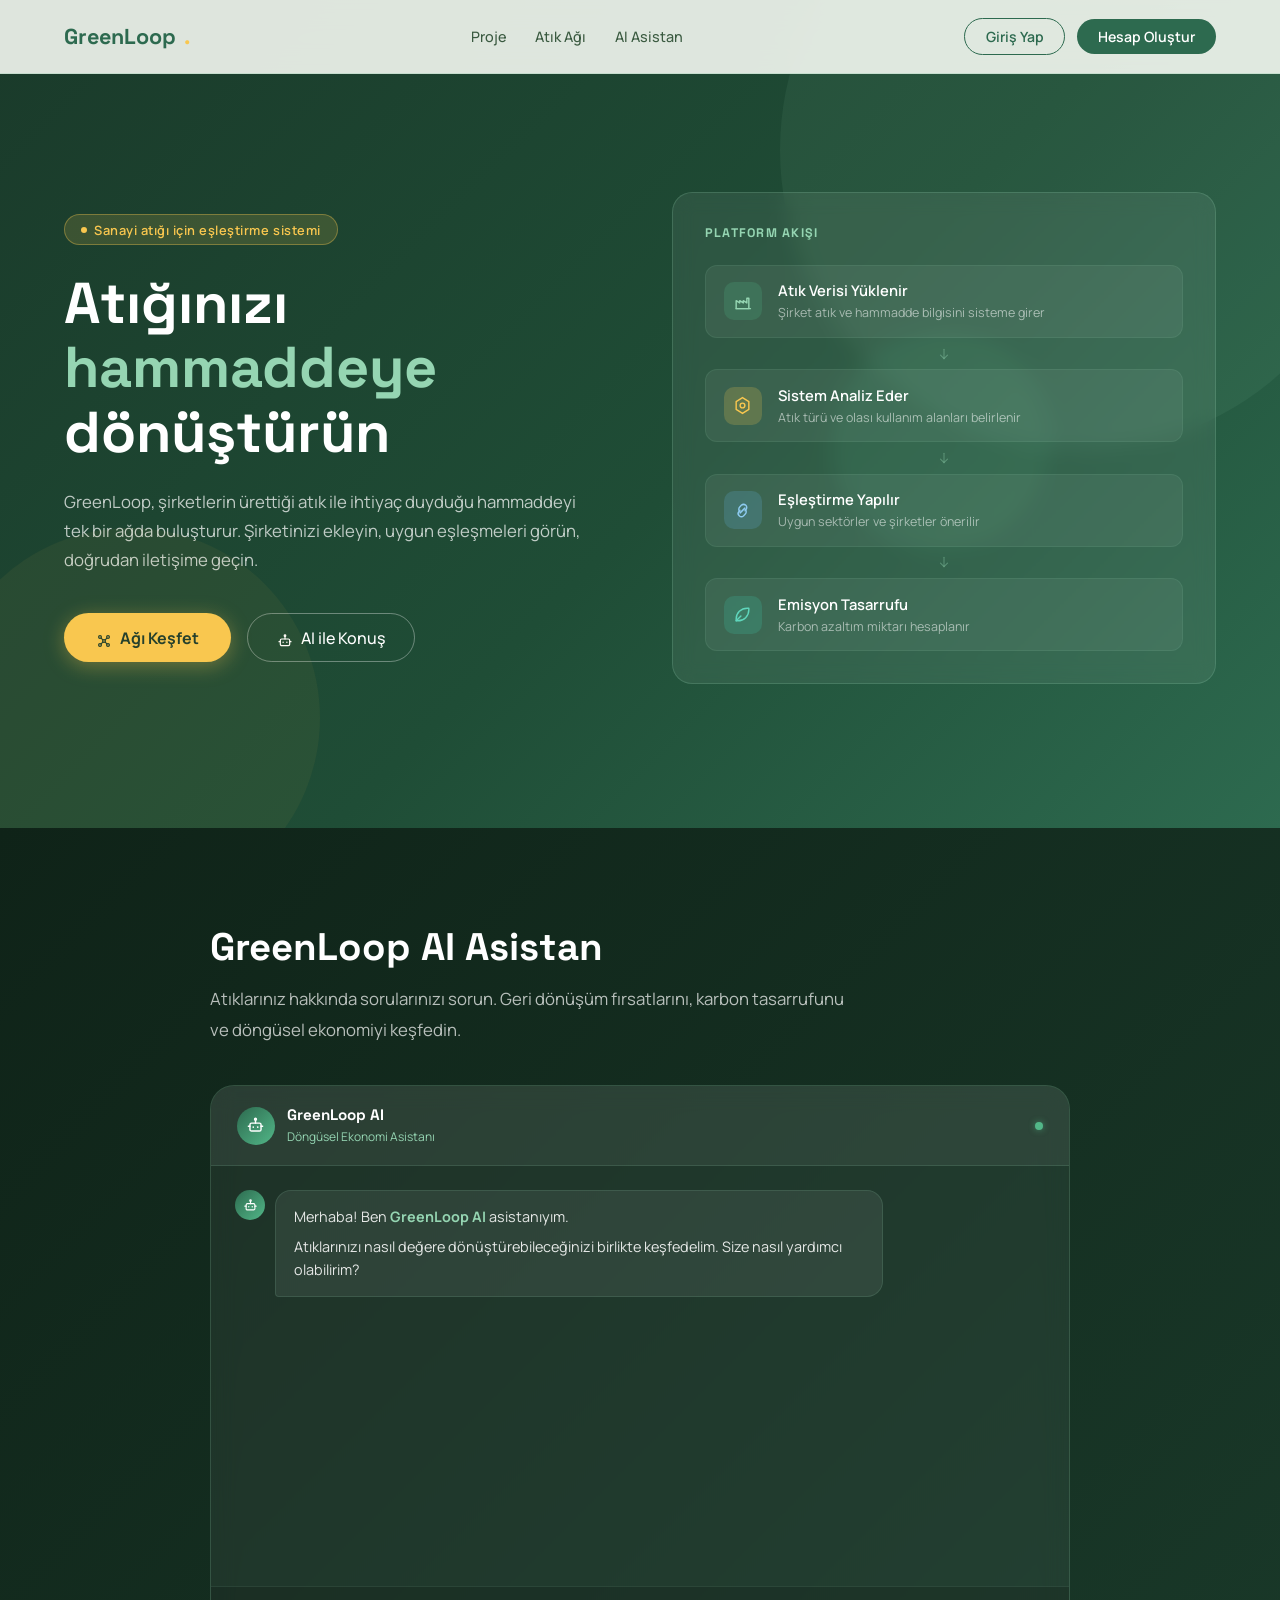
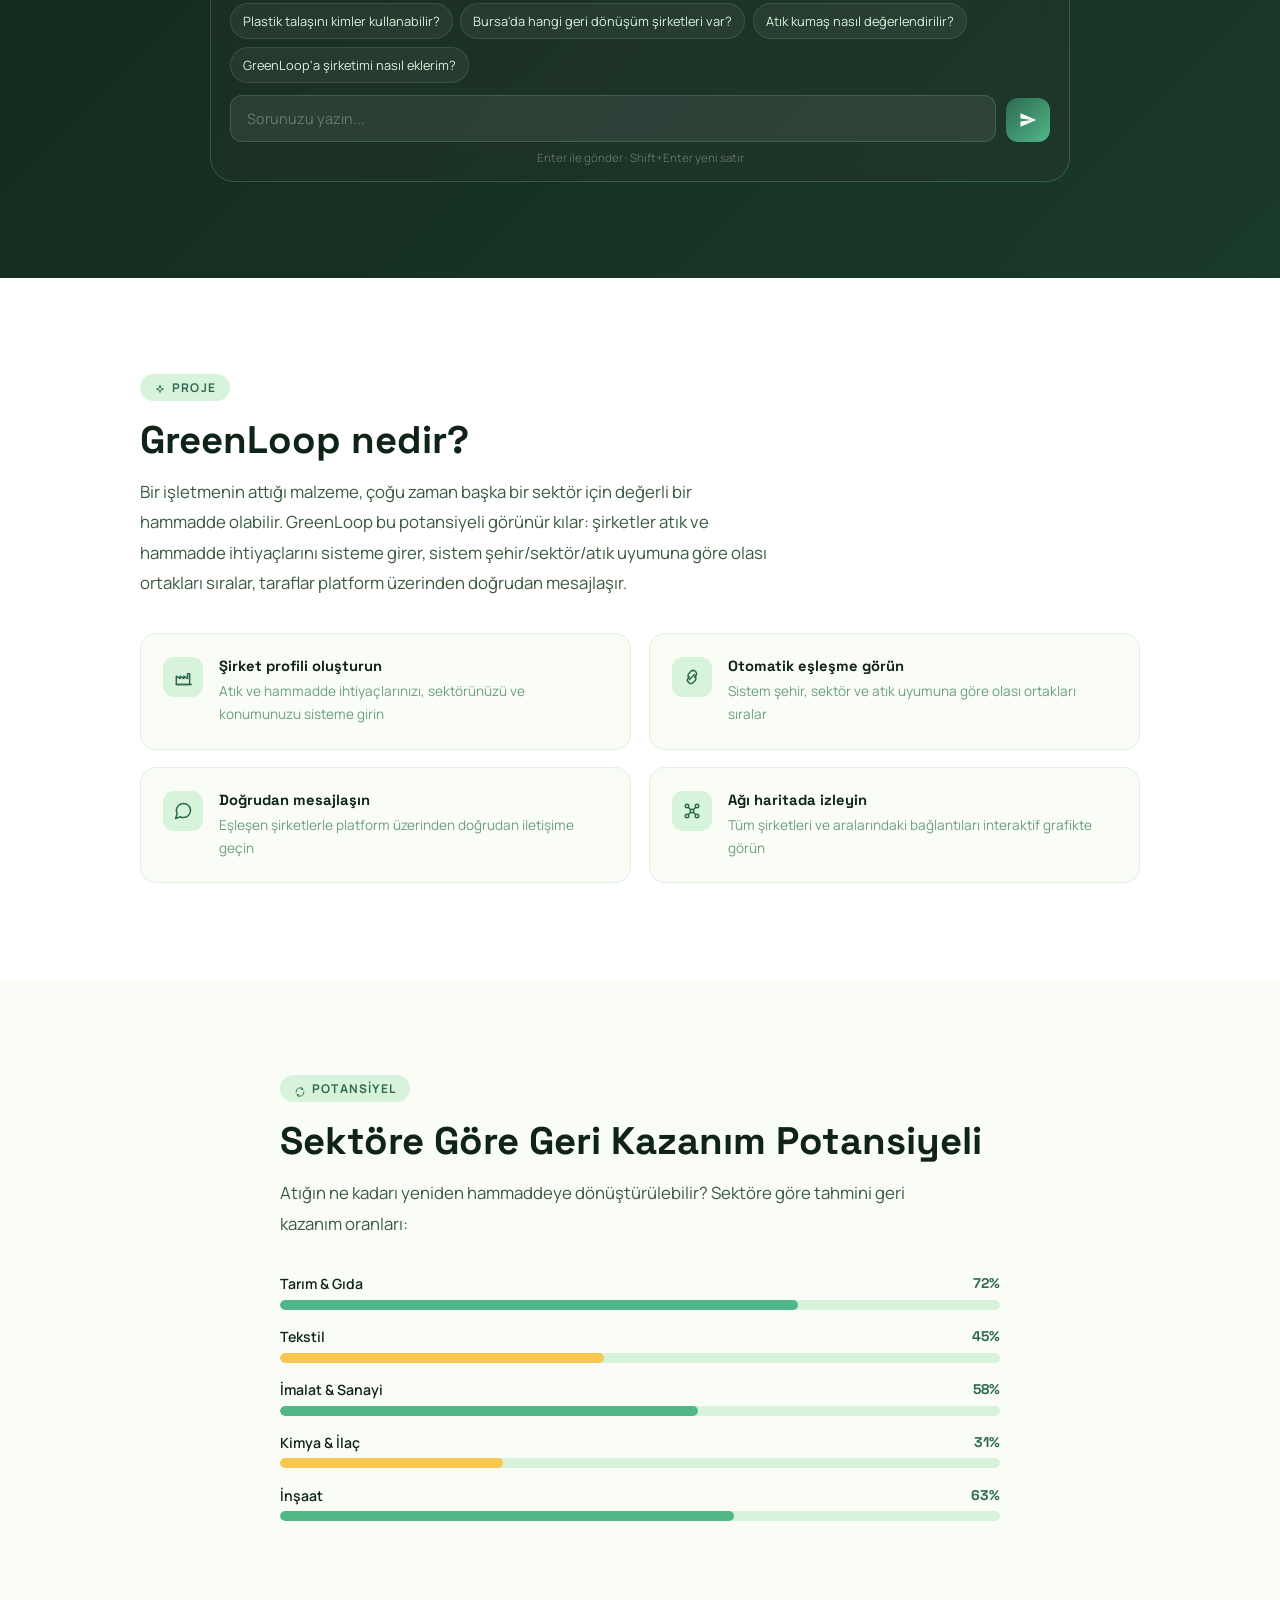
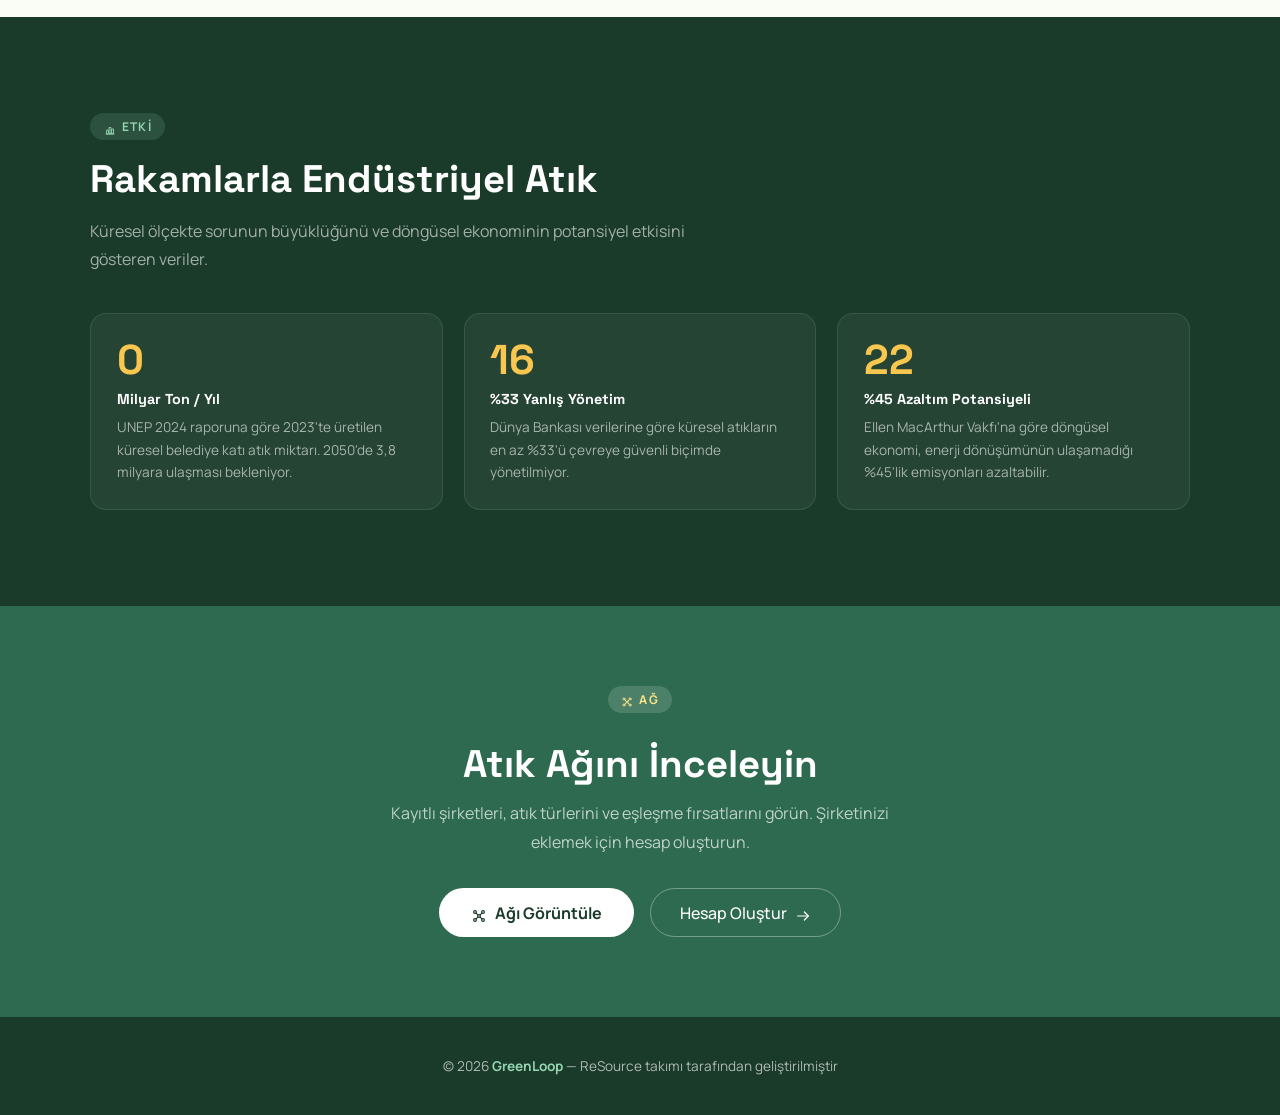
==== commit 62ce6739: "faster loading times" ====
--- a/index.html
+++ b/index.html
@@ -23,14 +23,22 @@
       <h1>Atığınızı<br><em>hammaddeye</em> dönüştürün</h1>
       <p class="hero-sub">GreenLoop, şirketlerin ürettiği atık ile ihtiyaç duyduğu hammaddeyi tek bir ağda buluşturur. Şirketinizi ekleyin, uygun eşleşmeleri görün, doğrudan iletişime geçin.</p>
       <div class="hero-actions">
-        <a href="network.html" class="btn-primary" id="btn-explore"></a>
-        <a href="#chat-section" class="btn-outline" id="btn-ai"></a>
+        <a href="network.html" class="btn-primary" id="btn-explore"><span data-icon="network"></span> Ağı Keşfet</a>
+        <a href="#chat-section" class="btn-outline" id="btn-ai"><span data-icon="ai"></span> AI ile Konuş</a>
       </div>
     </div>
     <div class="hero-visual">
       <div class="flow-card">
         <div class="flow-card-title">Platform Akışı</div>
-        <div class="flow-steps" id="flow-steps"></div>
+        <div class="flow-steps" id="flow-steps">
+          <div class="flow-step"><div class="step-icon green" data-icon="factory"></div><div class="step-text"><strong>Atık Verisi Yüklenir</strong><span>Şirket atık ve hammadde bilgisini sisteme girer</span></div></div>
+          <div class="flow-arrow" data-icon="arrowDown"></div>
+          <div class="flow-step"><div class="step-icon yellow" data-icon="component"></div><div class="step-text"><strong>Sistem Analiz Eder</strong><span>Atık türü ve olası kullanım alanları belirlenir</span></div></div>
+          <div class="flow-arrow" data-icon="arrowDown"></div>
+          <div class="flow-step"><div class="step-icon blue" data-icon="link"></div><div class="step-text"><strong>Eşleştirme Yapılır</strong><span>Uygun sektörler ve şirketler önerilir</span></div></div>
+          <div class="flow-arrow" data-icon="arrowDown"></div>
+          <div class="flow-step"><div class="step-icon teal" data-icon="leaf"></div><div class="step-text"><strong>Emisyon Tasarrufu</strong><span>Karbon azaltım miktarı hesaplanır</span></div></div>
+        </div>
       </div>
     </div>
   </div>
@@ -42,13 +50,13 @@
     <p class="section-lead reveal">Atıklarınız hakkında sorularınızı sorun. Geri dönüşüm fırsatlarını, karbon tasarrufunu ve döngüsel ekonomiyi keşfedin.</p>
     <div class="chat-container reveal">
       <div class="chat-header">
-        <div class="chat-header-avatar" id="chat-header-avatar"></div>
+        <div class="chat-header-avatar" id="chat-header-avatar" data-icon="ai"></div>
         <div class="chat-header-info"><strong>GreenLoop AI</strong><small>Döngüsel Ekonomi Asistanı</small></div>
         <div class="chat-status-dot"></div>
       </div>
       <div class="chat-messages" id="chat-messages" role="log" aria-label="Sohbet mesajları">
         <div class="cmsg assistant">
-          <div class="cmsg-avatar" id="cmsg-avatar-0"></div>
+          <div class="cmsg-avatar" id="cmsg-avatar-0" data-icon="ai"></div>
           <div class="cmsg-bubble"><p>Merhaba! Ben <strong>GreenLoop AI</strong> asistanıyım.</p><p>Atıklarınızı nasıl değere dönüştürebileceğinizi birlikte keşfedelim. Size nasıl yardımcı olabilirim?</p></div>
         </div>
       </div>
@@ -73,16 +81,21 @@
 
 <section id="about">
   <div class="about-wrap">
-    <span class="section-tag reveal" id="about-tag"></span>
+    <span class="section-tag reveal" id="about-tag"><span data-icon="sparkle"></span> Proje</span>
     <h2 class="reveal">GreenLoop nedir?</h2>
     <p class="section-lead reveal">Bir işletmenin attığı malzeme, çoğu zaman başka bir sektör için değerli bir hammadde olabilir. GreenLoop bu potansiyeli görünür kılar: şirketler atık ve hammadde ihtiyaçlarını sisteme girer, sistem şehir/sektör/atık uyumuna göre olası ortakları sıralar, taraflar platform üzerinden doğrudan mesajlaşır.</p>
-    <div class="feature-grid" id="feature-grid"></div>
+    <div class="feature-grid" id="feature-grid">
+      <div class="feature-card reveal"><div class="feature-icon" data-icon="factory"></div><div class="feature-body"><strong>Şirket profili oluşturun</strong><span>Atık ve hammadde ihtiyaçlarınızı, sektörünüzü ve konumunuzu sisteme girin</span></div></div>
+      <div class="feature-card reveal"><div class="feature-icon" data-icon="link"></div><div class="feature-body"><strong>Otomatik eşleşme görün</strong><span>Sistem şehir, sektör ve atık uyumuna göre olası ortakları sıralar</span></div></div>
+      <div class="feature-card reveal"><div class="feature-icon" data-icon="chat"></div><div class="feature-body"><strong>Doğrudan mesajlaşın</strong><span>Eşleşen şirketlerle platform üzerinden doğrudan iletişime geçin</span></div></div>
+      <div class="feature-card reveal"><div class="feature-icon" data-icon="network"></div><div class="feature-body"><strong>Ağı haritada izleyin</strong><span>Tüm şirketleri ve aralarındaki bağlantıları interaktif grafikte görün</span></div></div>
+    </div>
   </div>
 </section>
 
 <section id="recovery">
   <div class="recovery-wrap">
-    <span class="section-tag reveal" id="recovery-tag"></span>
+    <span class="section-tag reveal" id="recovery-tag"><span data-icon="recycle"></span> Potansiyel</span>
     <h2 class="reveal">Sektöre Göre Geri Kazanım Potansiyeli</h2>
     <p class="section-lead reveal">Atığın ne kadarı yeniden hammaddeye dönüştürülebilir? Sektöre göre tahmini geri kazanım oranları:</p>
     <div class="waste-bar-list">
@@ -97,25 +110,25 @@
 
 <section id="stats">
   <div class="stats-wrap">
-    <span class="section-tag reveal" id="stats-tag"></span>
+    <span class="section-tag reveal" id="stats-tag"><span data-icon="chart"></span> Etki</span>
     <h2 class="reveal">Rakamlarla Endüstriyel Atık</h2>
     <p class="stats-sub reveal">Küresel ölçekte sorunun büyüklüğünü ve döngüsel ekonominin potansiyel etkisini gösteren veriler.</p>
     <div class="stats-grid">
-      <div class="stat-card reveal"><div class="stat-number" data-target="2">0</div><h4>Milyar Ton / Yıl</h4><p>UNEP 2024 raporuna göre 2023'te üretilen küresel belediye katı atık miktarı. 2050'de 3,8 milyara ulaşması bekleniyor.</p></div>
-      <div class="stat-card reveal"><div class="stat-number" data-target="33">0</div><h4>%33 Yanlış Yönetim</h4><p>Dünya Bankası verilerine göre küresel atıkların en az %33'ü çevreye güvenli biçimde yönetilmiyor.</p></div>
-      <div class="stat-card reveal"><div class="stat-number" data-target="45">0</div><h4>%45 Azaltım Potansiyeli</h4><p>Ellen MacArthur Vakfı'na göre döngüsel ekonomi, enerji dönüşümünün ulaşamadığı %45'lik emisyonları azaltabilir.</p></div>
+      <div class="stat-card reveal"><div class="stat-number" data-target="2">2</div><h4>Milyar Ton / Yıl</h4><p>UNEP 2024 raporuna göre 2023'te üretilen küresel belediye katı atık miktarı. 2050'de 3,8 milyara ulaşması bekleniyor.</p></div>
+      <div class="stat-card reveal"><div class="stat-number" data-target="33">33</div><h4>%33 Yanlış Yönetim</h4><p>Dünya Bankası verilerine göre küresel atıkların en az %33'ü çevreye güvenli biçimde yönetilmiyor.</p></div>
+      <div class="stat-card reveal"><div class="stat-number" data-target="45">45</div><h4>%45 Azaltım Potansiyeli</h4><p>Ellen MacArthur Vakfı'na göre döngüsel ekonomi, enerji dönüşümünün ulaşamadığı %45'lik emisyonları azaltabilir.</p></div>
     </div>
   </div>
 </section>
 
 <section id="network-cta">
   <div style="max-width:700px;margin:0 auto;">
-    <span class="section-tag reveal" style="background:rgba(255,255,255,.15);color:var(--yellow-soft);" id="network-tag"></span>
+    <span class="section-tag reveal" style="background:rgba(255,255,255,.15);color:var(--yellow-soft);" id="network-tag"><span data-icon="network"></span> Ağ</span>
     <h2 class="reveal" style="color:#fff;margin:.75rem 0;">Atık Ağını İnceleyin</h2>
     <p class="reveal" style="color:rgba(255,255,255,.7);font-size:1rem;line-height:1.8;max-width:520px;margin:0 auto 2rem;">Kayıtlı şirketleri, atık türlerini ve eşleşme fırsatlarını görün. Şirketinizi eklemek için hesap oluşturun.</p>
     <div class="join-actions reveal">
-      <a href="network.html" class="btn-white" id="btn-network"></a>
-      <a href="login.html?tab=register" class="btn-outline" id="btn-register" data-preview-dashboard></a>
+      <a href="network.html" class="btn-white" id="btn-network"><span data-icon="network"></span> Ağı Görüntüle</a>
+      <a href="login.html?tab=register" class="btn-outline" id="btn-register" data-preview-dashboard>Hesap Oluştur <span data-icon="arrowRight"></span></a>
     </div>
   </div>
 </section>
@@ -124,9 +137,9 @@
   <p>© 2026 <strong>GreenLoop</strong> — ReSource takımı tarafından geliştirilmiştir</p>
 </footer>
 
-<script src="icons.js?v=18"></script>
-<script src="api.js?v=18"></script>
-<script src="assets/js/nav.js?v=18"></script>
-<script src="assets/js/index.js?v=18"></script>
+<script defer src="icons.js?v=18"></script>
+<script defer src="api.js?v=18"></script>
+<script defer src="assets/js/nav.js?v=18"></script>
+<script defer src="assets/js/index.js?v=18"></script>
 </body>
 </html>
--- a/assets/css/index.css
+++ b/assets/css/index.css
@@ -153,6 +153,13 @@
   transition:background .2s,border-color .2s;
 }
 .btn-outline:hover { background:rgba(255,255,255,.1); border-color:rgba(255,255,255,.6); }
+.btn-primary [data-icon], .btn-outline [data-icon],
+.btn-white [data-icon], .section-tag [data-icon] {
+  display:inline-block;
+  width:1em;
+  height:1em;
+  flex-shrink:0;
+}
 .flow-card {
   background:rgba(255,255,255,.07);
   border:1px solid rgba(149,213,178,.2);
@@ -204,6 +211,7 @@
   margin:-.2rem 0;
   display:flex;
   justify-content:center;
+  min-height:14px;
 }
 .flow-arrow .icon{width:14px;height:14px;}
 
